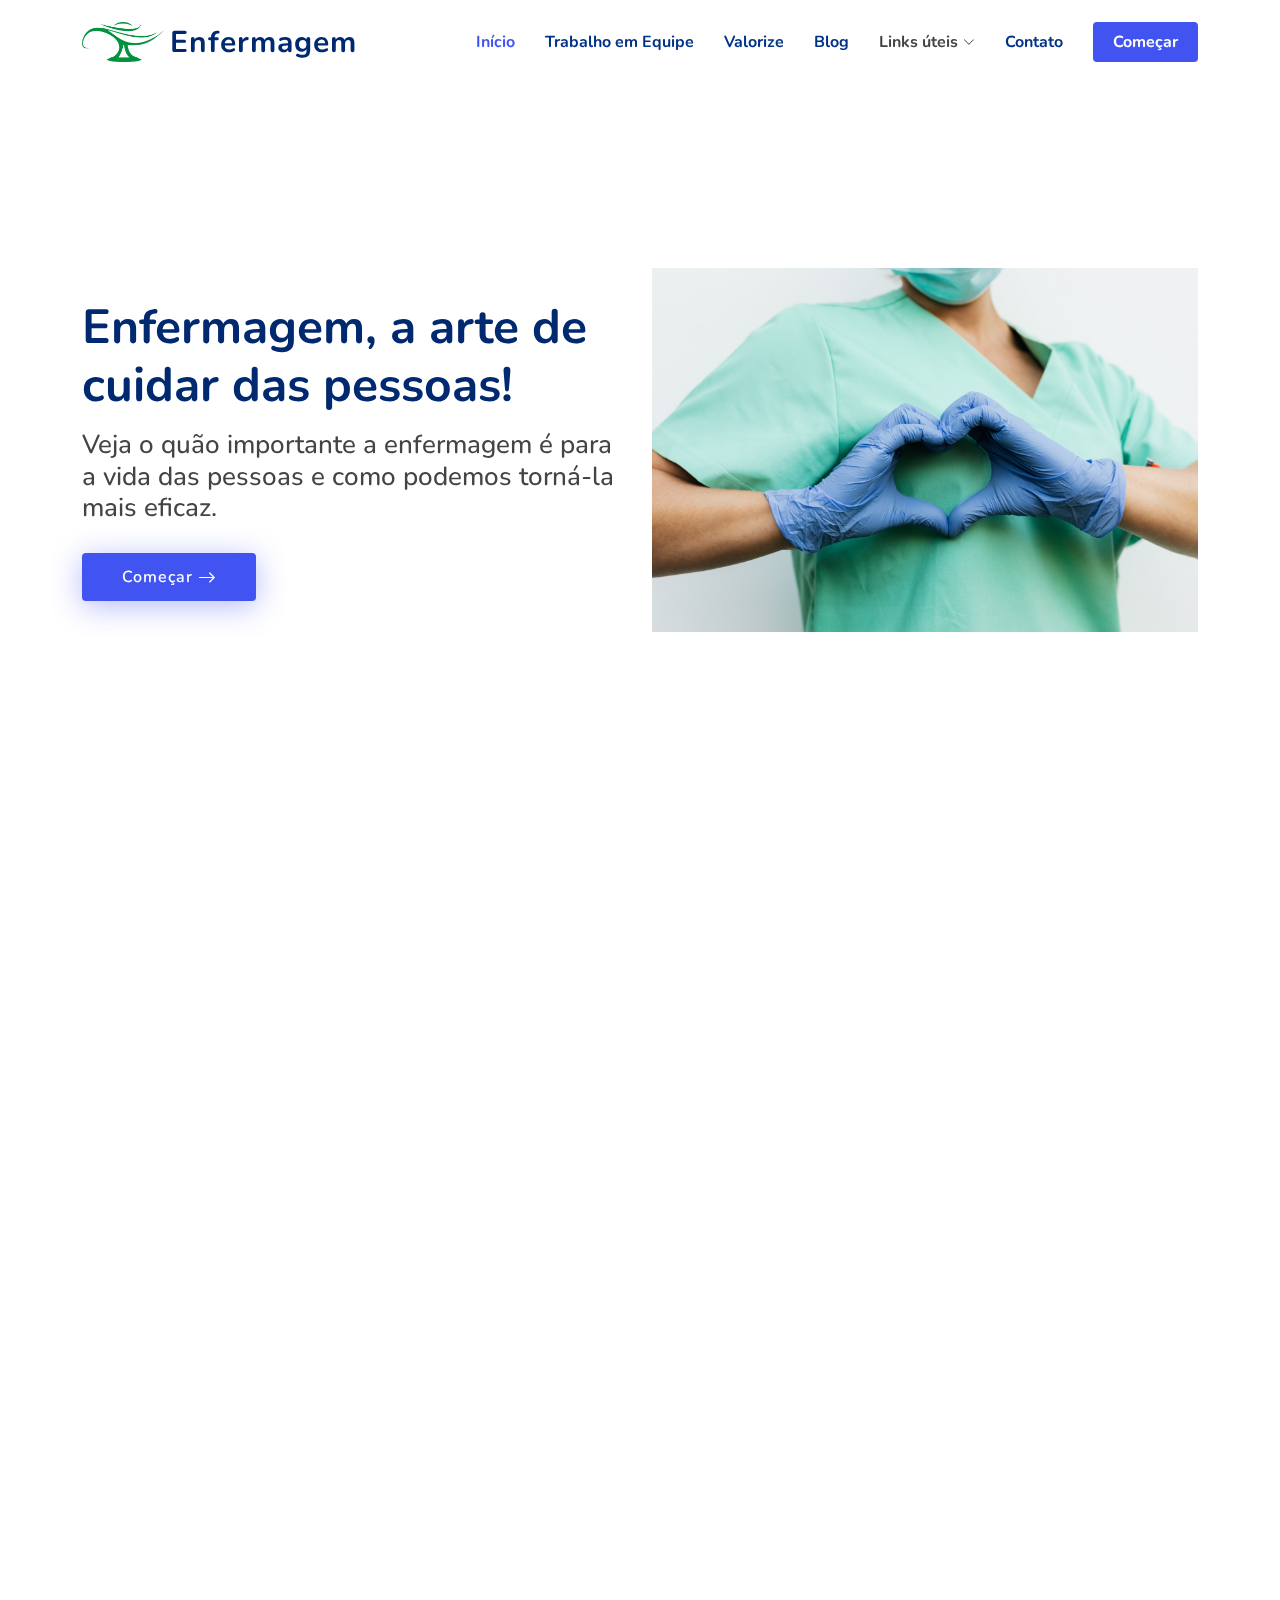
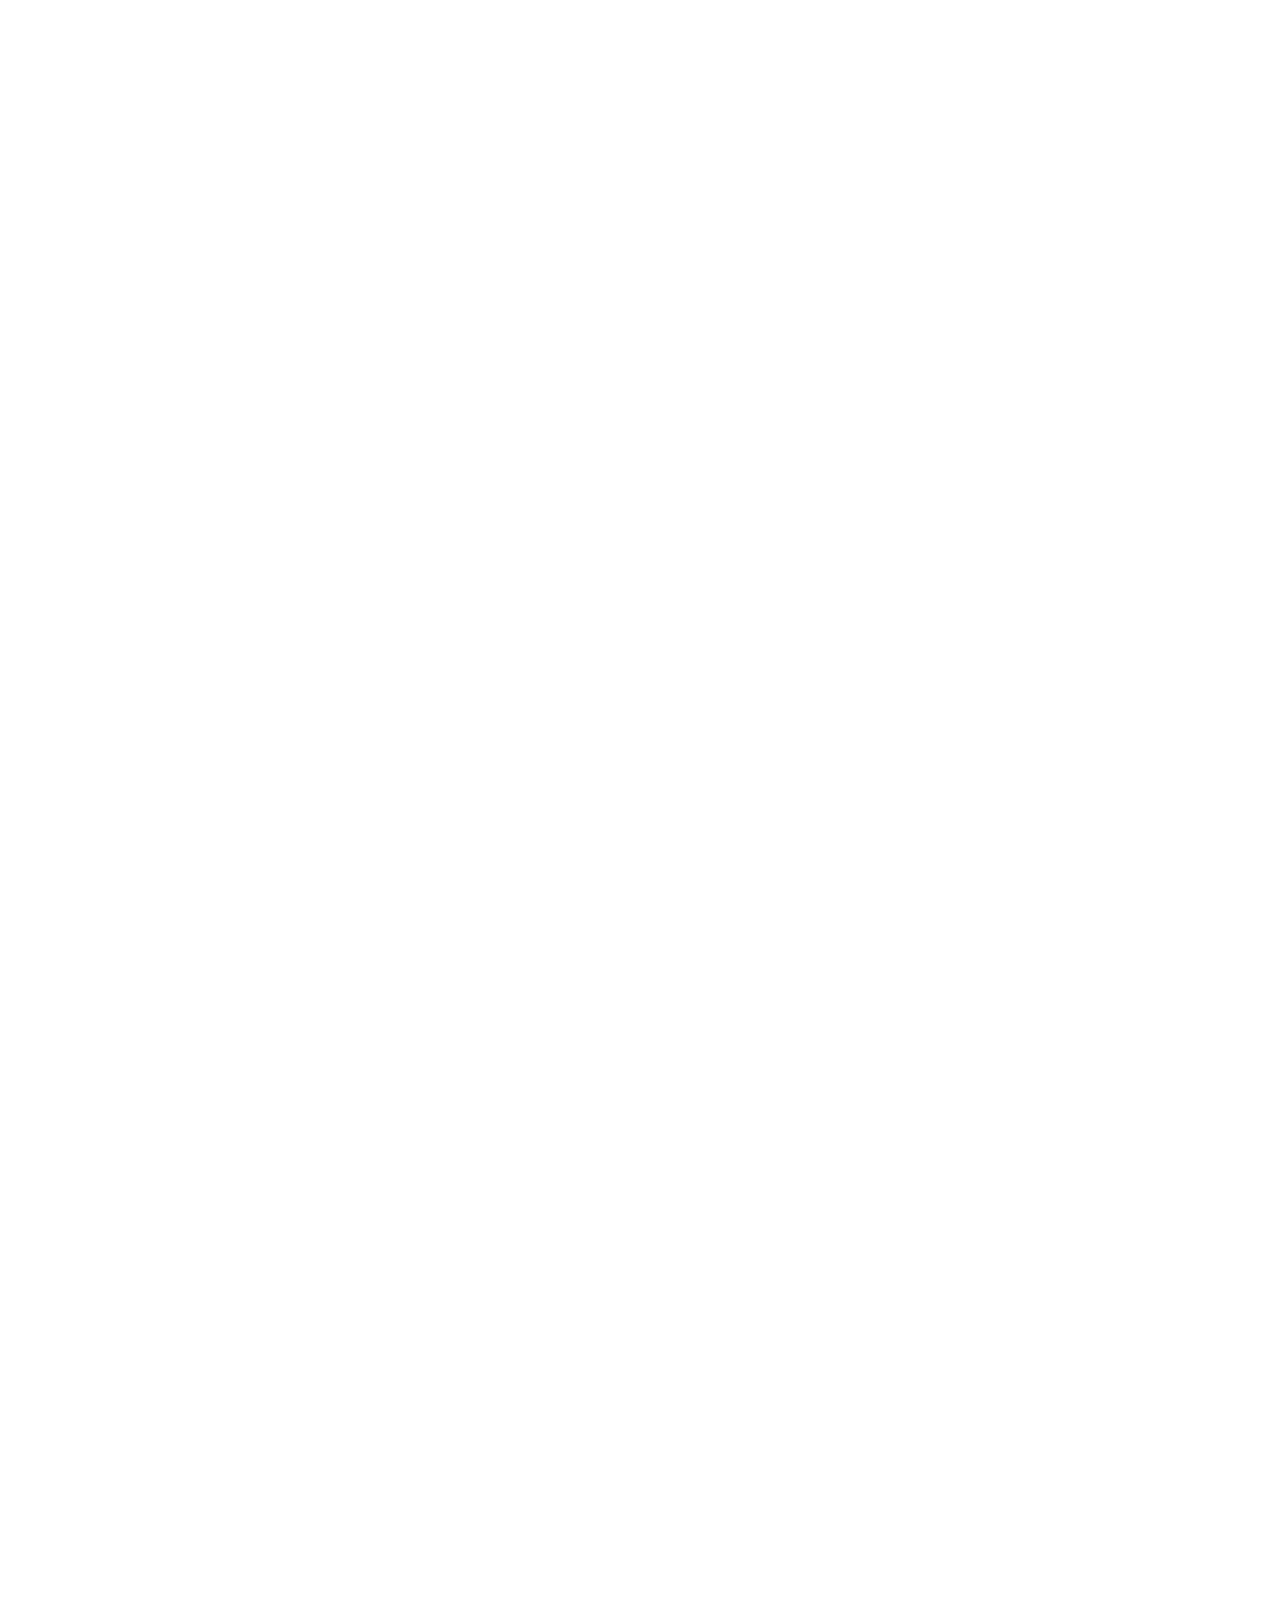
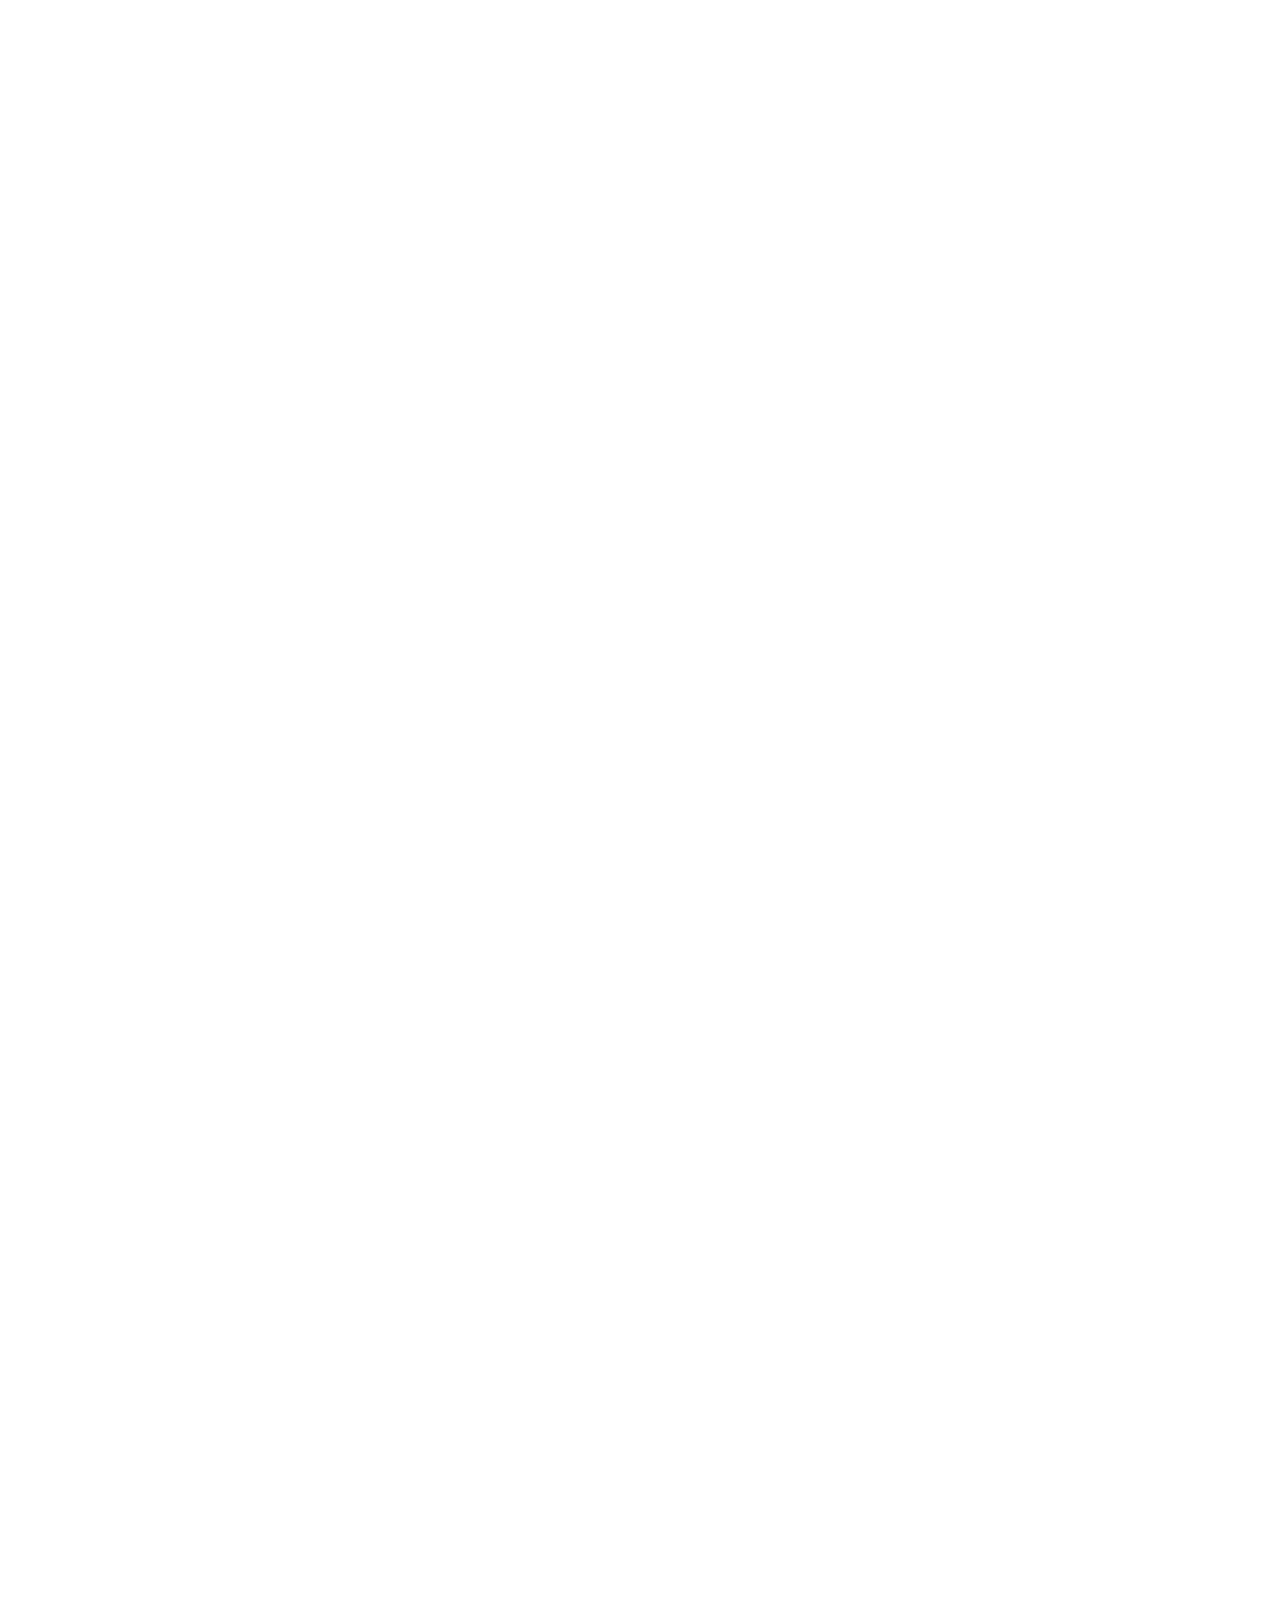
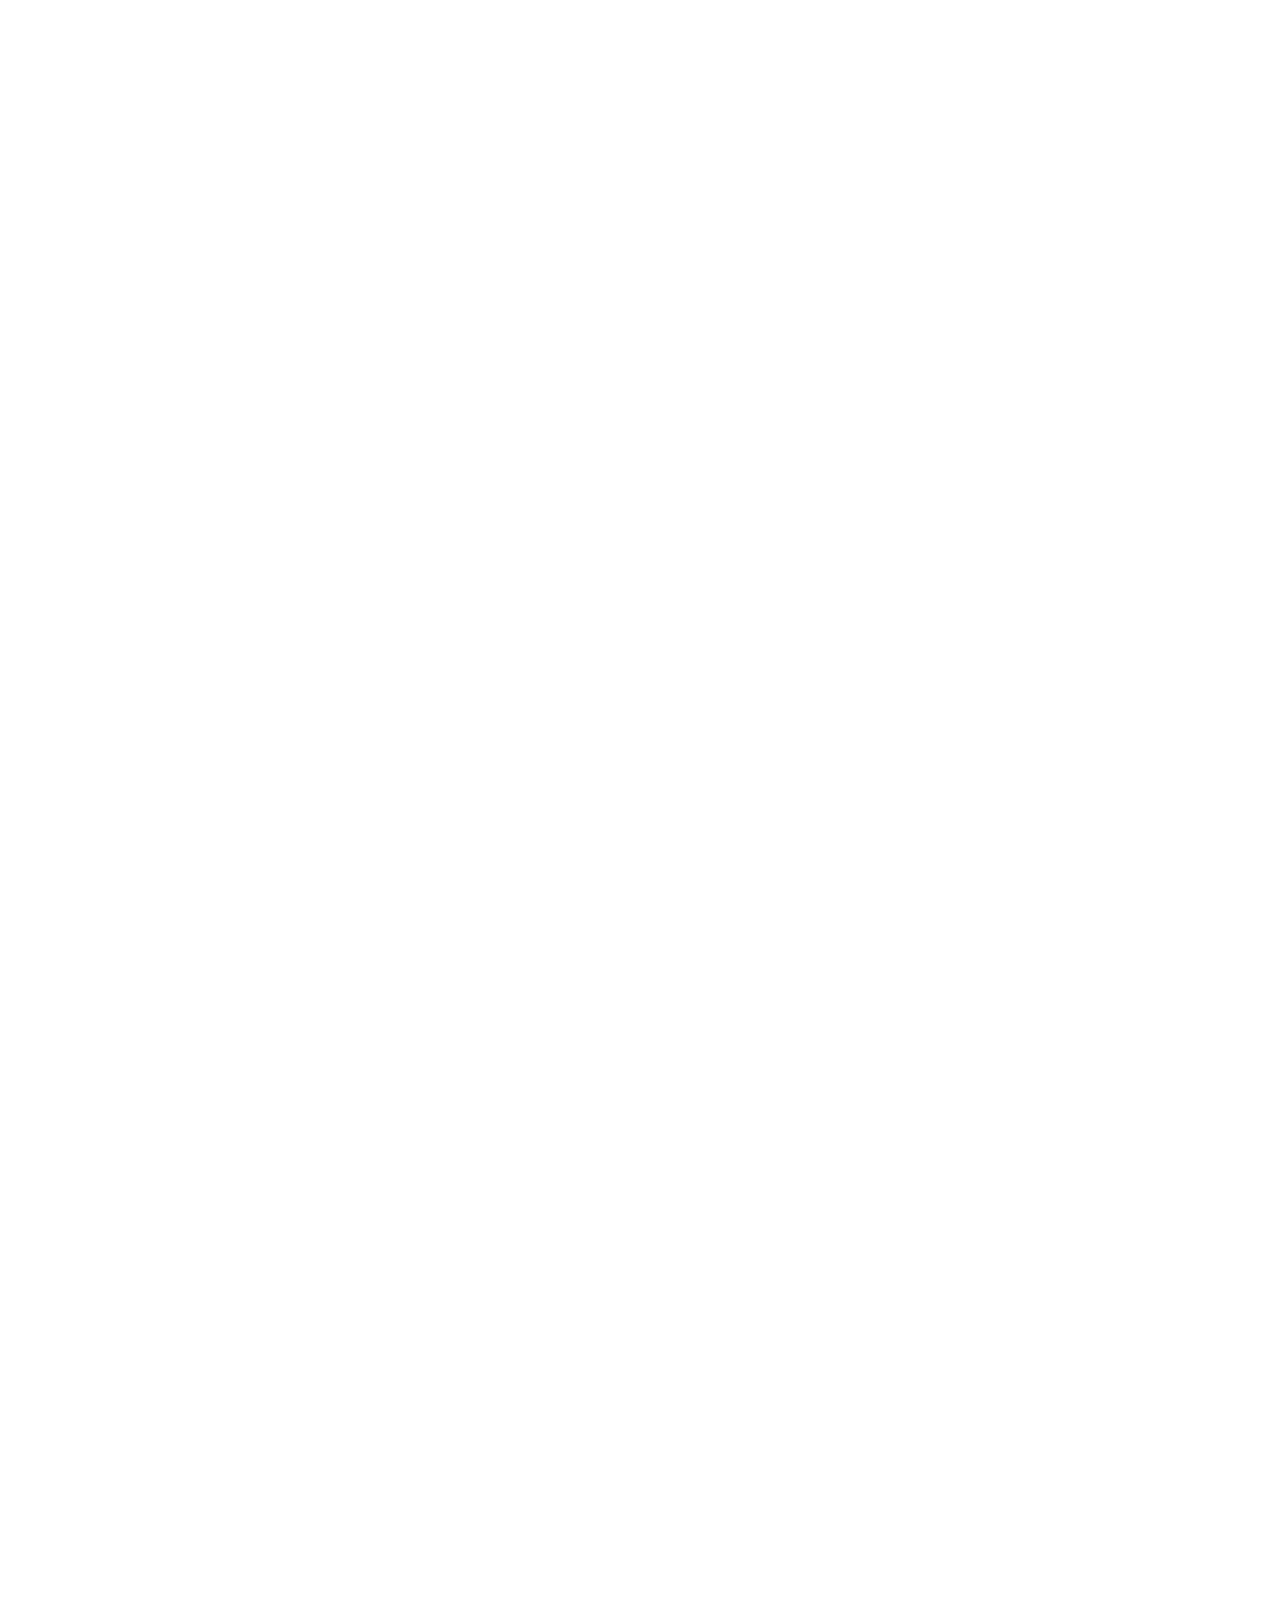
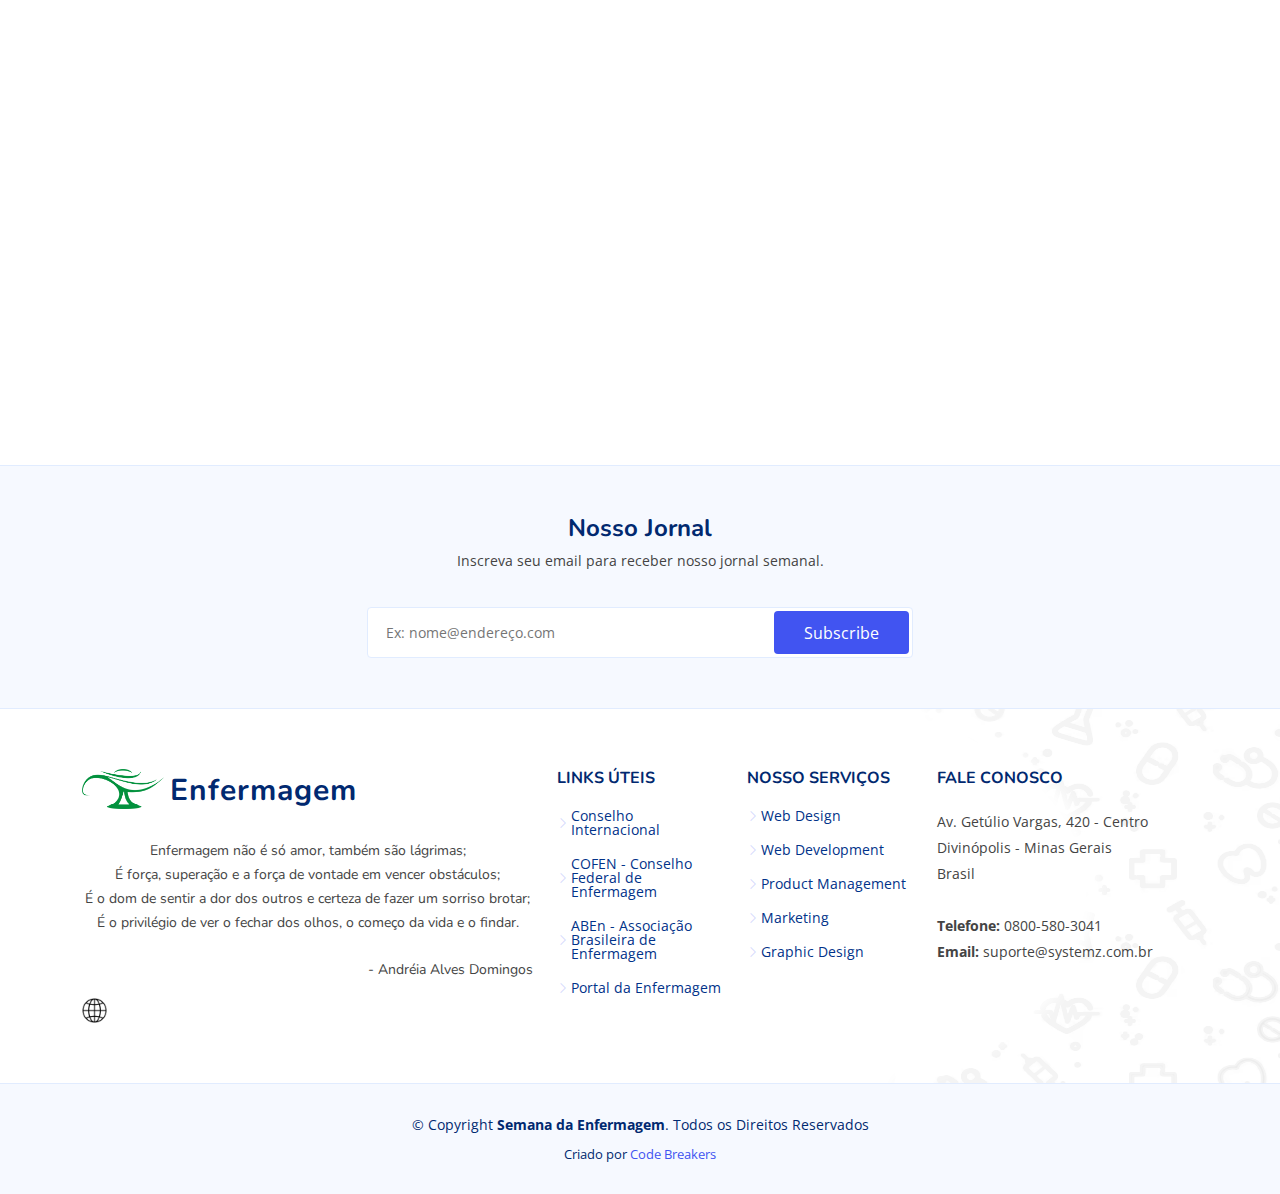
==== index.html @ bba48327 "update content" ====
<!DOCTYPE html>
<html lang="pt-br">

<head>
  <meta charset="utf-8">
  <meta content="width=device-width, initial-scale=1.0" name="viewport">

  <title>Semana da Enfermagem</title>
  <meta content="" name="description">
  <meta content="" name="keywords">

  <!-- Favicon -->
  <link href="assets/img/icon.png" rel="icon">
  <link href="assets/img/icon.png" rel="apple-touch-icon">

  <!-- Fontes -->
  <link href="https://fonts.googleapis.com/css?family=Open+Sans:300,300i,400,400i,600,600i,700,700i|Nunito:300,300i,400,400i,600,600i,700,700i|Poppins:300,300i,400,400i,500,500i,600,600i,700,700i" rel="stylesheet">

  <!-- Vendor CSS Files -->
  <link href="assets/vendor/aos/aos.css" rel="stylesheet">
  <link href="assets/vendor/bootstrap/css/bootstrap.min.css" rel="stylesheet">
  <link href="assets/vendor/bootstrap-icons/bootstrap-icons.css" rel="stylesheet">
  <link href="assets/vendor/glightbox/css/glightbox.min.css" rel="stylesheet">
  <link href="assets/vendor/remixicon/remixicon.css" rel="stylesheet">
  <link href="assets/vendor/swiper/swiper-bundle.min.css" rel="stylesheet">

  <!-- Template CSS -->
  <link href="assets/css/style.css" rel="stylesheet">
</head>

<body>

  <!--  Header -->
  <header id="header" class="header fixed-top">
    <div class="container-fluid container-xl d-flex align-items-center justify-content-between">

      <a href="index.html" class="logo d-flex align-items-center">
        <img src="assets/img/icon.png" alt="Logo Enfermagem">
        <span>Enfermagem</span>
      </a>

      <nav id="navbar" class="navbar">
        <ul>
          <li><a class="nav-link scrollto active" href="#hero">Início</a></li>
          <li><a class="nav-link scrollto" href="#about">Trabalho em Equipe</a></li>
          <li><a class="nav-link scrollto" href="#services">Valorize</a></li>
          <li><a href="#recent-blog-posts">Blog</a></li>
          <li class="dropdown"><a><span>Links úteis</span> <i class="bi bi-chevron-down"></i></a>
            <ul>
              <li><a href="https://www.icn.ch/" target="_blank">Conselho Internacional</a></li>
              <li><a href="https://www.cofen.gov.br/" target="_blank">Conselho Federal de Enfermagem (COFEN)</a></li>
              <li><a href="https://www.abennacional.org.br/" target="_blank">Associação Brasileira de Enfermagem (ABEn)</a></li>
              <li><a href="https://www.portalenf.com/" target="_blank">Portal da Enfermagem</a></li>
            </ul>
          </li>
          <li><a class="nav-link scrollto" href="#contact">Contato</a></li>
          <li><a class="getstarted scrollto" href="#about">Começar</a></li>
        </ul>
        <i class="bi bi-list mobile-nav-toggle"></i>
      </nav><!-- .navbar -->

    </div>
  </header><!-- Fechamento Header -->

  <!-- Início -->
  <section id="hero" class="hero d-flex align-items-center">

    <div class="container">
      <div class="row">
        <div class="col-lg-6 d-flex flex-column justify-content-center">
          <h1 data-aos="fade-up">Enfermagem, a arte de cuidar das pessoas!</h1>
          <h2 data-aos="fade-up" data-aos-delay="400">Veja o quão importante a enfermagem é para a vida das pessoas e como podemos torná-la mais eficaz.</h2>
          <div data-aos="fade-up" data-aos-delay="600">
            <div class="text-center text-lg-start">
              <a href="#about" class="btn-get-started scrollto d-inline-flex align-items-center justify-content-center align-self-center">
                <span>Começar</span>
                <i class="bi bi-arrow-right"></i>
              </a>
            </div>
          </div>
        </div>
        <div class="col-lg-6 hero-img" data-aos="zoom-out" data-aos-delay="200">
          <img src="assets/img/enfermeira.jpg" class="img-fluid" alt="Enfermeira coração">
        </div>
      </div>
    </div>

  </section><!-- Fechamento Início -->

  <main id="main">
    <!-- ======= Seção Trabalho em Equipe ======= -->
    <section id="about" class="about">

      <div class="container" data-aos="fade-up">
        <div class="row gx-0">

          <div class="col-lg-6 d-flex flex-column justify-content-center" data-aos="fade-up" data-aos-delay="200">
            <div class="content">
              <h3>Trabalho em Equipe</h3>
              <h2>Quando se trata de vidas, o trabalho deve ser ainda mais preciso.</h2>
              <p>
                Em um hospital o companheirismo deve prevalecer mais do que nunca, a equipe deve se manter unida e o objetivo ser um só. Mas, para isso, também devemos nos atentar as vidas que estão atrás dos jalecos.
              </p>
              <div class="text-center text-lg-start">
                <a href="#values" class="btn-read-more d-inline-flex align-items-center justify-content-center align-self-center">
                  <span>Seguir</span>
                  <i class="bi bi-arrow-right"></i>
                </a>
              </div>
            </div>
          </div>

          <div class="col-lg-6 d-flex align-items-center" data-aos="zoom-out" data-aos-delay="200">
            <img src="assets/img/equipe.jpg" class="img-fluid" alt="Estudantes de enfermagem conversando">
          </div>

        </div>
      </div>

    </section><!-- Fim Trabalho em Equipe -->

    <!-- ======= Seção Dicas ======= -->
    <section id="values" class="values">

      <div class="container" data-aos="fade-up">

        <header class="section-header">
          <h2>Trabalho</h2>
          <p>Dicas para manter o ambiente de trabalho saudável</p>
        </header>

        <div class="row">

          <div class="col-lg-4" data-aos="fade-up" data-aos-delay="200">
            <div class="box">
              <img src="assets/img/comunicacao.jpg" class="img-fluid" alt="Enfermeiras conversando">
              <h3>Comunicação</h3>
              <p>Antes de mais nada para se relacionar é preciso se comunicar de forma clara e eficiente com os companheiros de trabalho.</p>
            </div>
          </div>

          <div class="col-lg-4 mt-4 mt-lg-0" data-aos="fade-up" data-aos-delay="400">
            <div class="box">
              <img src="assets/img/educacao.jpg" class="img-fluid" alt="Enfermeiros se cumprimentando">
              <h3>Educação</h3>
              <p>Se há comunicação ela deve ser respeitosa e pacífica. Para o ambienter ser agradável e todos se sentirem confortáveis é primordial a educação por parte de todos.</p>
            </div>
          </div>

          <div class="col-lg-4 mt-4 mt-lg-0" data-aos="fade-up" data-aos-delay="600">
            <div class="box">
              <img src="assets/img/cooperacao.jpg" class="img-fluid" alt="Enfermeiros unidos">
              <h3>Cooperação</h3>
              <p>Sem ela é impossível que a médio e longo prazo o sucesso em qualquer grupo seja atingido. Deste modo, ser capaz de visualizar possíveis dificuldades alheias e expressar as suas é fundamental.</p>
            </div>
          </div>

        </div>

      </div>

    </section>

    <!-- ======= Seção Dicas Transformar ======= -->
    <section id="features" class="features">

      <div class="container" data-aos="fade-up">

        <header class="section-header">
          <h2>Colocando em Prática</h2>
          <p>Como transformar o local de estudo/trabalho</p>
        </header>

        <div class="row">

          <div class="col-lg-6">
            <img src="assets/img/ambiente.jpg" class="img-fluid" alt="Enfermeira estudando">
          </div>

          <div class="col-lg-6 mt-5 mt-lg-0 d-flex">
            <div class="row align-self-center gy-4">

              <div class="col-md-6" data-aos="zoom-out" data-aos-delay="200">
                <div class="feature-box d-flex align-items-center">
                  <i class="bi bi-check"></i>
                  <h3>Seja proativo</h3>
                </div>
              </div>

              <div class="col-md-6" data-aos="zoom-out" data-aos-delay="300">
                <div class="feature-box d-flex align-items-center">
                  <i class="bi bi-check"></i>
                  <h3>Seja paciente</h3>
                </div>
              </div>

              <div class="col-md-6" data-aos="zoom-out" data-aos-delay="400">
                <div class="feature-box d-flex align-items-center">
                  <i class="bi bi-check"></i>
                  <h3>Ajude seus companheiros</h3>
                </div>
              </div>

              <div class="col-md-6" data-aos="zoom-out" data-aos-delay="500">
                <div class="feature-box d-flex align-items-center">
                  <i class="bi bi-check"></i>
                  <h3>Peça ajuda</h3>
                </div>
              </div>

              <div class="col-md-6" data-aos="zoom-out" data-aos-delay="600">
                <div class="feature-box d-flex align-items-center">
                  <i class="bi bi-check"></i>
                  <h3>Escute as pessoas</h3>
                </div>
              </div>

              <div class="col-md-6" data-aos="zoom-out" data-aos-delay="700">
                <div class="feature-box d-flex align-items-center">
                  <i class="bi bi-check"></i>
                  <h3>Evite assuntos desnecessários</h3>
                </div>
              </div>

            </div>
          </div>

        </div> <!-- / row -->

        <!-- Seção Todos devem fazer sua parte -->
        <div class="row feture-tabs" data-aos="fade-up">
          <div class="col-lg-6">
            <h3>Todos devem fazer a sua parte</h3>

            <!-- Abas-->
            <ul class="nav nav-pills mb-3">
              <li>
                <a class="nav-link active" data-bs-toggle="pill" href="#tab1">Profissionais</a>
              </li>
              <li>
                <a class="nav-link" data-bs-toggle="pill" href="#tab2">Pacientes</a>
              </li>
              <li>
                <a class="nav-link" data-bs-toggle="pill" href="#tab3">Médicos</a>
              </li>
            </ul><!-- Fim Abas -->

            <!-- Conteúdo Abas -->
            <div class="tab-content">

              <div class="tab-pane fade show active" id="tab1">
                <p>Os profissionais da enfermagem mais que qualquer outro devem começar a mudar a maneira como são vistos a partir da própria instituição.</p>
                <div class="d-flex align-items-center mb-2">
                  <i class="bi bi-check2"></i>
                  <h4>Se valorize</h4>
                </div>
                <p>Reconheça seu próprio esforço e de seus companheiros.</p>
                <div class="d-flex align-items-center mb-2">
                  <i class="bi bi-check2"></i>
                  <h4>Tenha empatia</h4>
                </div>
                <p>Seja empático no seu ambiente de convívio profissional.</p>
              </div><!-- Fim Aba 1 -->

              <div class="tab-pane fade show" id="tab2">
                <p>Como paciente é fundamental que o respeito exista pelo profissional da saúde.</p>
                <div class="d-flex align-items-center mb-2">
                  <i class="bi bi-check2"></i>
                  <h4>Reconheça o esforço</h4>
                </div>
                <p>Entender que o enfermeiro(a) está constantemente em busca da melhora da sua saúde é primordial que se dê a devida retribuição.</p>
                <div class="d-flex align-items-center mb-2">
                  <i class="bi bi-check2"></i>
                  <h4>Valorize-o</h4>
                </div>
                <p>Apenas entender o esforço não é o bastante, devemos sempre parabenizá-los e agradecer pelo seu papel fundamental.</p>
              </div><!-- Fim Aba 2 -->

              <div class="tab-pane fade show" id="tab3">
                <p>Está área é constantemente mais bem valorizada e prestigiada que a emfermagem, embora ela também seja muito importante.</p>
                <div class="d-flex align-items-center mb-2">
                  <i class="bi bi-check2"></i>
                  <h4>Ambiente de Trabalho</h4>
                </div>
                <p>No ambiente de trabalho de saúde deve sempre permanecer a paz e o boa relação. Assim faz-se necessário que todos da saúde entendam que cada um têm o seu papel.</p>
                <div class="d-flex align-items-center mb-2">
                  <i class="bi bi-check2"></i>
                  <h4>Valorização</h4>
                </div>
                <p>Embora algumas áreas sejam mais bem pagas e/ou frequentemente comentadas, todas devem receber sua devida atenção e prestígio.</p>
              </div><!-- Fim Aba 3 -->

            </div>

          </div>

          <div class="col-lg-6">
            <img src="assets/img/nurses.jpeg" class="img-fluid" alt="Enfermeiros unidos">
          </div>

        </div><!-- Fim Conteúdo Abas -->

        <!-- Melhore a rotina -->
        <div class="row feature-icons" data-aos="fade-up">
          <h3>Melhore sua rotina</h3>

          <div class="row">

            <div class="col-xl-4 text-center" data-aos="fade-right" data-aos-delay="100">
              <img src="assets/img/enfermeira3.jpg" class="img-fluid p-4" alt="Enfermeira sorrindo">
            </div>

            <div class="col-xl-8 d-flex content">
              <div class="row align-self-center gy-4">

                <div class="col-md-6 icon-box" data-aos="fade-up">
                  <i class="ri-star-smile-line"></i>
                  <div>
                    <h4>Crie hábitos positivos</h4>
                    <p>Fazer aquilo que gosta é fundamental mas é necessário estar em uma rotina saudável e equilibrada.</p>
                  </div>
                </div>

                <div class="col-md-6 icon-box" data-aos="fade-up" data-aos-delay="100">
                  <i class="ri-lightbulb-line"></i>
                  <div>
                    <h4>Não esqueça das soft skills</h4>
                    <p>Se relacionar é funcamental em qualquer área e quando você é capaz de entender os outros e você mesmo o seu ambiente se torna muito mais agradável.</p>
                  </div>
                </div>

                <div class="col-md-6 icon-box" data-aos="fade-up" data-aos-delay="200">
                  <i class="ri-open-arm-line"></i>
                  <div>
                    <h4>Ajude sempre que puder</h4>
                    <p>O aprendizado é a melhor forma para atingir seus objetivos, e quando você o compartilha tudo fica mais fácil.</p>
                  </div>
                </div>

                <div class="col-md-6 icon-box" data-aos="fade-up" data-aos-delay="300">
                  <i class="ri-psychotherapy-line"></i>
                  <div>
                    <h4>Entenda seus limites</h4>
                    <p>Mesmo que a profissão exija muito de você é preciso estar ciente das suas limitações e se necessário pedir ajuda.</p>
                  </div>
                </div>

                <div class="col-md-6 icon-box" data-aos="fade-up" data-aos-delay="400">
                  <i class="ri-team-line"></i>
                  <div>
                    <h4>Crie Laços</h4>
                    <p>A sua equipe sempre precisará de você e você dela, então seja socialvel, esteja aberto(a) a mudanças e procure ajudar quem precisa.</p>
                  </div>
                </div>

                <div class="col-md-6 icon-box" data-aos="fade-up" data-aos-delay="500">
                  <i class="ri-rocket-2-line"></i>
                  <div>
                    <h4>Não Desista</h4>
                    <p>Embora seja difícil a única chance de atingir qualquer coisa sempre será persistindo até o fim. Seja forte.</p>
                  </div>
                </div>

              </div>
            </div>

          </div>

        </div><!-- Fim Melhore a rotina -->

      </div>

    </section><!-- End Features Section -->

    <!-- ======= Seção Valorize ======= -->
    <section id="services" class="services">

      <div class="container" data-aos="fade-up">

        <header class="section-header">
          <h2>Valorize a Profissão</h2>
          <p>Não seja apenas paciente, seja consciente!</p>
        </header>

        <div class="row gy-4">

          <div class="col-lg-4 col-md-6" data-aos="fade-up" data-aos-delay="200">
            <div class="service-box blue">
              <i class="ri-empathize-line icon"></i>
              <h3>Valorize</h3>
              <a href="#" class="read-more"><p>Eles são os primeiros a cuidarem e os últimos a serem reconhecidos. Reconheça o profissional da Enfermagem.</p></a>
            </div>
          </div>

          <div class="col-lg-4 col-md-6" data-aos="fade-up" data-aos-delay="300">
            <div class="service-box orange">
              <i class="ri-service-line icon"></i>
              <h3>Reconheça</h3>
              <a href="#" class="read-more"><p>Eles estão na linha de frente da saúde e muitas das vezes nem são reconhecidos como deveriam.</p></a>
            </div>
          </div>

          <div class="col-lg-4 col-md-6" data-aos="fade-up" data-aos-delay="400">
            <div class="service-box green">
              <i class="ri-chat-heart-line icon"></i>
              <h3>Incentive</h3>
              <a href="#" class="read-more"><p>São eles que estão em maioria nos hospitais e na maioria das vezes não são lembrados mesmo realizando grandes feitos.</p></a>
            </div>
          </div>

          <div class="col-lg-4 col-md-6" data-aos="fade-up" data-aos-delay="500">
            <div class="service-box red">
              <i class="ri-user-heart-line icon"></i>
              <h3>Parabenize</h3>
              <a href="#" class="read-more"><p>Todos ficamos felizes quando somos reconhecidos, reconheça quem luta todos os dias pela sua vida.</p></a>
            </div>
          </div>

          <div class="col-lg-4 col-md-6" data-aos="fade-up" data-aos-delay="600">
            <div class="service-box purple">
              <i class="ri-heart-add-line icon"></i>
              <h3>Seja Grato</h3>
              <a href="#" class="read-more"><p>Demonstrar sua gratidão pode ser nada de mais para você, mas para quem recebe seu elogio pode ser a motivação para continuar.</p></a>
            </div>
          </div>

          <div class="col-lg-4 col-md-6" data-aos="fade-up" data-aos-delay="700">
            <div class="service-box pink">
              <i class="ri-mental-health-line icon"></i>
              <h3>Retribua</h3>
              <a href="#" class="read-more"><p>Um simples gesto de agradecer pode se tornar um grande influenciador para o profissional.</p></a>
            </div>
          </div>

        </div>

      </div>

    </section><!-- Fim Seção Valorize -->

    <!-- ======= Perguntas frequentes ======= -->
    <section id="faq" class="faq">

      <div class="container" data-aos="fade-up">

        <header class="section-header">
          <h2>Colocando em Prática</h2>
          <p>Perguntas frequentes</p>
        </header>

        <div class="row">
          <div class="col-lg-6">
            <!-- Pergunta 1-->
            <div class="accordion accordion-flush" id="faqlist1">
              <div class="accordion-item">
                <h2 class="accordion-header">
                  <button class="accordion-button collapsed" type="button" data-bs-toggle="collapse" data-bs-target="#faq-content-1">
                    Como posso valorizar mais a área da Enfermagem?
                  </button>
                </h2>
                <div id="faq-content-1" class="accordion-collapse collapse" data-bs-parent="#faqlist1">
                  <div class="accordion-body">
                    Valorize a área da Enfermagem demonstrando gratidão, defendendo seus direitos, compartilhando histórias positivas, educando-se sobre a profissão e participando de eventos e campanhas relacionadas. Cada gesto de reconhecimento e apoio contribui para fortalecer essa área essencial da saúde.
                  </div>
                </div>
              </div>

              <div class="accordion-item">
                <h2 class="accordion-header">
                  <button class="accordion-button collapsed" type="button" data-bs-toggle="collapse" data-bs-target="#faq-content-2">
                    Como posso melhorar meu ambiente de trabalho/estudo?
                  </button>
                </h2>
                <div id="faq-content-2" class="accordion-collapse collapse" data-bs-parent="#faqlist1">
                  <div class="accordion-body">
                    Para melhorar seu ambiente de trabalho/estudo em enfermagem: promova uma comunicação efetiva, cultive a colaboração, pratique o autocuidado, busque oportunidades de aprendizado, estabeleça metas claras, promova respeito e empatia, e busque apoio e orientação quando necessário.
                  </div>
                </div>
              </div>

              <div class="accordion-item">
                <h2 class="accordion-header">
                  <button class="accordion-button collapsed" type="button" data-bs-toggle="collapse" data-bs-target="#faq-content-3">
                    Por que apenas eu devo mudar?
                  </button>
                </h2>
                <div id="faq-content-3" class="accordion-collapse collapse" data-bs-parent="#faqlist1">
                  <div class="accordion-body">
                    Você não é o único a mudar em seu ambiente mas você pode se tornar o exemplo positivo. Então compartilhe conhecimento, ouça ativamente e ofereça suporte para ajudar a mudar o ambiente de trabalho e influenciar as pessoas ao seu redor.
                  </div>
                </div>
              </div>

            </div>
          </div>

          <div class="col-lg-6">

            <!-- Pergunta 2-->
            <div class="accordion accordion-flush" id="faqlist2">

              <div class="accordion-item">
                <h2 class="accordion-header">
                  <button class="accordion-button collapsed" type="button" data-bs-toggle="collapse" data-bs-target="#faq2-content-1">
                    Como mudar as pessoas do meu convívio de trabalho/estudo?
                  </button>
                </h2>
                <div id="faq2-content-1" class="accordion-collapse collapse" data-bs-parent="#faqlist2">
                  <div class="accordion-body">
                    Promova a comunicação aberta, ofereça apoio e incentivo, compartilhe conhecimento e experiências, e mostre empatia para ajudar a inspirar e motivar as pessoas do seu convívio de trabalho/estudo em enfermagem a mudarem de forma positiva.
                  </div>
                </div>
              </div>

              <div class="accordion-item">
                <h2 class="accordion-header">
                  <button class="accordion-button collapsed" type="button" data-bs-toggle="collapse" data-bs-target="#faq2-content-2">
                    Como devo me portar para ser um melhor profissional?
                  </button>
                </h2>
                <div id="faq2-content-2" class="accordion-collapse collapse" data-bs-parent="#faqlist2">
                  <div class="accordion-body">
                    Acima de tudo seja você mesmo. Tente melhorar seus pontos fracos e esteja aberto a mudanças mas não deixe de ser autêntico, sempre busque por adquirir mais conhecimento e atrelado a isso entenda as outras pessoas e como pode ajudá-las.
                  </div>
                </div>
              </div>

              <div class="accordion-item">
                <h2 class="accordion-header">
                  <button class="accordion-button collapsed" type="button" data-bs-toggle="collapse" data-bs-target="#faq2-content-3">
                    Como posso reconhecer a área da Enfermagem?
                  </button>
                </h2>
                <div id="faq2-content-3" class="accordion-collapse collapse" data-bs-parent="#faqlist2">
                  <div class="accordion-body">
                    Reconheça a área da Enfermagem por meio da valorização e respeito pelos profissionais, compartilhando suas histórias de dedicação e sucesso. Defenda melhores condições de trabalho, remuneração justa e oportunidades de crescimento, demonstrando apoio ativo à profissão.
                  </div>
                </div>
              </div>

            </div>
          </div>

        </div>

      </div>

    </section>

    <!-- ======= Equipe ======= -->
    <section id="clients" class="clients">

      <div class="container" data-aos="fade-up">

        <header class="section-header">
          <h2>Sobre Nós</h2>
          <p>Nossa equipe</p>
        </header>

        <div class="clients-slider swiper">
          <div class="swiper-wrapper align-items-center">
            <div class="swiper-slide"><img src="assets/img/logotipo_proz.svg" class="img-fluid" alt="Logotipo da Proz"></div>
            <div class="swiper-slide"><img src="assets/img/code-breakers.png" class="img-fluid" alt="Code breakers logo"></div>
          </div>
          <div class="swiper-pagination"></div>
        </div>
      </div>

    </section><!-- Fim Equipe -->

    <!-- ======= Blog ======= -->
    <section id="recent-blog-posts" class="recent-blog-posts">

      <div class="container" data-aos="fade-up">

        <header class="section-header">
          <h2>Blog</h2>
          <p>Veja nosso Blog</p>
        </header>

        <div class="row">

          <div class="col-lg-4">
            <div class="post-box">
              <div class="post-img"><img src="assets/img/nurselaptop.jpg" class="img-fluid" alt="Enfermeira em call"></div>
              <span class="post-date">Segunda, 15 de Maio</span>
              <h3 class="post-title">Veja como está o mercado da Enfermagem</h3>
              <a href="blog.html" target="_parent" class="readmore stretched-link mt-auto"><span>Leia Mais</span><i class="bi bi-arrow-right"></i></a>
            </div>
          </div>

          <div class="col-lg-4">
            <div class="post-box">
              <div class="post-img"><img src="assets/img/enfermeiraformando.jpg" class="img-fluid" alt="Enfermeira se formando"></div>
              <span class="post-date">Sábado, 13 de Maio</span>
              <h3 class="post-title">Veja as áreas para se ingressar em Enfermagem</h3>
              <a href="blog.html" target="_parent" class="readmore stretched-link mt-auto"><span>Leia Mais</span><i class="bi bi-arrow-right"></i></a>
            </div>
          </div>

          <div class="col-lg-4">
            <div class="post-box">
              <div class="post-img"><img src="assets/img/gratidao.jpg" class="img-fluid" alt="Enfermeira segurando um coração"></div>
              <span class="post-date">Sexta, 12 de Maio</span>
              <h3 class="post-title">Dia da Enfermagem, um pouco da profissão que cuida de nós</h3>
              <a href="blog.html" target="_parent" class="readmore stretched-link mt-auto"><span>Leia Mais</span><i class="bi bi-arrow-right"></i></a>
            </div>
          </div>

        </div>

      </div>

    </section><!-- Fim Blog -->

    <!-- ======= Contato ======= -->
    <section id="contact" class="contact">

      <div class="container" data-aos="fade-up">

        <header class="section-header">
          <h2>Contato</h2>
          <p>Contate-nos</p>
        </header>

        <div class="row gy-4">

          <div class="col-lg-6">

            <div class="row gy-4">
              <div class="col-md-6">
                <div class="info-box">
                  <i class="bi bi-geo-alt"></i>
                  <h3>Endereço</h3>
                  <p>Av. Getúlio Vargas, 420 - Centro<br>Divinópolis - Minas Gerais</p>
                </div>
              </div>
              <div class="col-md-6">
                <div class="info-box">
                  <i class="bi bi-telephone"></i>
                  <h3>Ligue</h3>
                  <p>0800-580-3041</p>
                </div>
              </div>
              <div class="col-md-6">
                <div class="info-box">
                  <i class="bi bi-envelope"></i>
                  <h3>Email</h3>
                  <p>suporte@systemz.com.br</p>
                </div>
              </div>
              <div class="col-md-6">
                <div class="info-box">
                  <i class="bi bi-globe"></i>
                  <h3>Website</h3>
                  <a href="https://www.systemz.com.br" target="_blank"><p>SystemZ</p></a>
                </div>
              </div>
            </div>

          </div>

          <div class="col-lg-6">
            <form action="contato.php" method="POST" class="php-email-form">
              <div class="row gy-4">

                <div class="col-md-6">
                  <input type="text" name="nome" class="form-control" placeholder="Nome *" required>
                </div>

                <div class="col-md-6 ">
                  <input type="email" class="form-control" name="email" placeholder="Email *" required>
                </div>

                <div class="col-md-12">
                  <input type="text" class="form-control" name="assunto" placeholder="Assunto" required>
                </div>

                <div class="col-md-12">
                  <textarea class="form-control" name="mensagem" rows="6" placeholder="Mensagem *" required></textarea>
                </div>

                <div class="col-md-12 text-center">
                  <div class="loading">Carregando</div>
                  <div class="error-message"></div>
                  <div class="sent-message">Mensagem enviada com sucesso. Obrigado, volte sempre!</div>

                  <button type="submit">Enviar Mensagem</button>
                </div>
              </div>
            </form>
          </div>

        </div>

      </div>

    </section><!-- Fim Contato -->

  </main><!-- End #main -->

  <!-- ======= Footer ======= -->
  <footer id="footer" class="footer">

    <div class="footer-newsletter">
      <div class="container">
        <div class="row justify-content-center">
          <div class="col-lg-12 text-center">
            <h4>Nosso Jornal</h4>
            <p>Inscreva seu email para receber nosso jornal semanal.</p>
          </div>
          <div class="col-lg-6">
            <form action="" method="post">
              <input type="email" name="email" placeholder="Ex: nome@endereço.com"><input type="submit" value="Subscribe">
            </form>
          </div>
        </div>
      </div>
    </div>

    <div class="footer-top">
      <div class="container">
        <div class="row gy-4">
          <div class="col-lg-5 col-md-12 footer-info">
            <a href="index.html" class="logo d-flex align-items-center">
              <img src="assets/img/icon.png" alt="Enfermagem logo">
              <span>Enfermagem</span>
                <div class="poema">
                  </a>
                    <p>Enfermagem não é só amor, também são lágrimas; </p>
                    <p> É força, superação e a força de vontade em vencer obstáculos; </p>
                    <p>É o dom de sentir a dor dos outros e certeza de fazer um sorriso brotar; </p>
                    <p>É o privilégio de ver o fechar dos olhos, o começo da vida e o findar.</p>
                    <br>
                    <p align="right">- Andréia Alves Domingos </p>
                </div>
            <div class="social-links mt-3">
              <a href="https://systemz.com.br"><img src="assets/img/internet.png" alt="Logo Internet" class="internet"></a>
            </div>
          </div>

          <div class="col-lg-2 col-6 footer-links a">
            <h4>Links Úteis</h4>
            <ul>
              <li><i class="bi bi-chevron-right"></i> <a href="https://www.icn.ch/" target="_blank">Conselho Internacional</a></li>
              <li><i class="bi bi-chevron-right"></i> <a href="https://www.cofen.gov.br/" target="_blank">COFEN - Conselho Federal de Enfermagem </a></li>
              <li><i class="bi bi-chevron-right"></i> <a href="https://www.abennacional.org.br/" target="_blank">ABEn - Associação Brasileira de Enfermagem </a></li>
              <li><i class="bi bi-chevron-right"></i> <a href="https://www.portalenf.com/" target="_blank">Portal da Enfermagem </a></li>
            </ul>
          </div>

          <div class="col-lg-2 col-6 footer-links">
            <h4>Nosso Serviços</h4>
            <ul>
              <li><i class="bi bi-chevron-right"></i> <a href="https://www.systemz.com.br">Web Design</a></li>
              <li><i class="bi bi-chevron-right"></i> <a href="https://www.systemz.com.br">Web Development</a></li>
              <li><i class="bi bi-chevron-right"></i> <a href="https://www.systemz.com.br">Product Management</a></li>
              <li><i class="bi bi-chevron-right"></i> <a href="https://www.systemz.com.br">Marketing</a></li>
              <li><i class="bi bi-chevron-right"></i> <a href="https://www.systemz.com.br">Graphic Design</a></li>
            </ul>
          </div>

          <div class="col-lg-3 col-md-12 footer-contact text-center text-md-start">
            <h4>Fale Conosco</h4>
            <p>
              Av. Getúlio Vargas, 420 - Centro <br>
              Divinópolis - Minas Gerais<br>
              Brasil <br><br>
              <strong>Telefone:</strong> 0800-580-3041<br>
              <strong>Email:</strong> suporte@systemz.com.br<br>
            </p>

          </div>

        </div>
      </div>
    </div>

    <div class="container">
      <div class="copyright">
        &copy; Copyright <strong><span>Semana da Enfermagem</span></strong>. Todos os Direitos Reservados
      </div>
      <div class="credits">
        Criado por <a href="https://systemz.com.br">Code Breakers</a>
  </footer><!-- Fim Footer -->

  <a href="#" class="back-to-top d-flex align-items-center justify-content-center"><i class="bi bi-arrow-up-short"></i></a>

  <!-- Arquivos JavaScript -->
  <script src="assets/vendor/purecounter/purecounter_vanilla.js"></script>
  <script src="assets/vendor/aos/aos.js"></script>
  <script src="assets/vendor/bootstrap/js/bootstrap.bundle.min.js"></script>
  <script src="assets/vendor/glightbox/js/glightbox.min.js"></script>
  <script src="assets/vendor/isotope-layout/isotope.pkgd.min.js"></script>
  <script src="assets/vendor/swiper/swiper-bundle.min.js"></script>
  <script src="assets/vendor/php-email-form/validate.js"></script>

  <!-- Template JavaScript -->
  <script src="assets/js/main.js"></script>

</body>

</html>
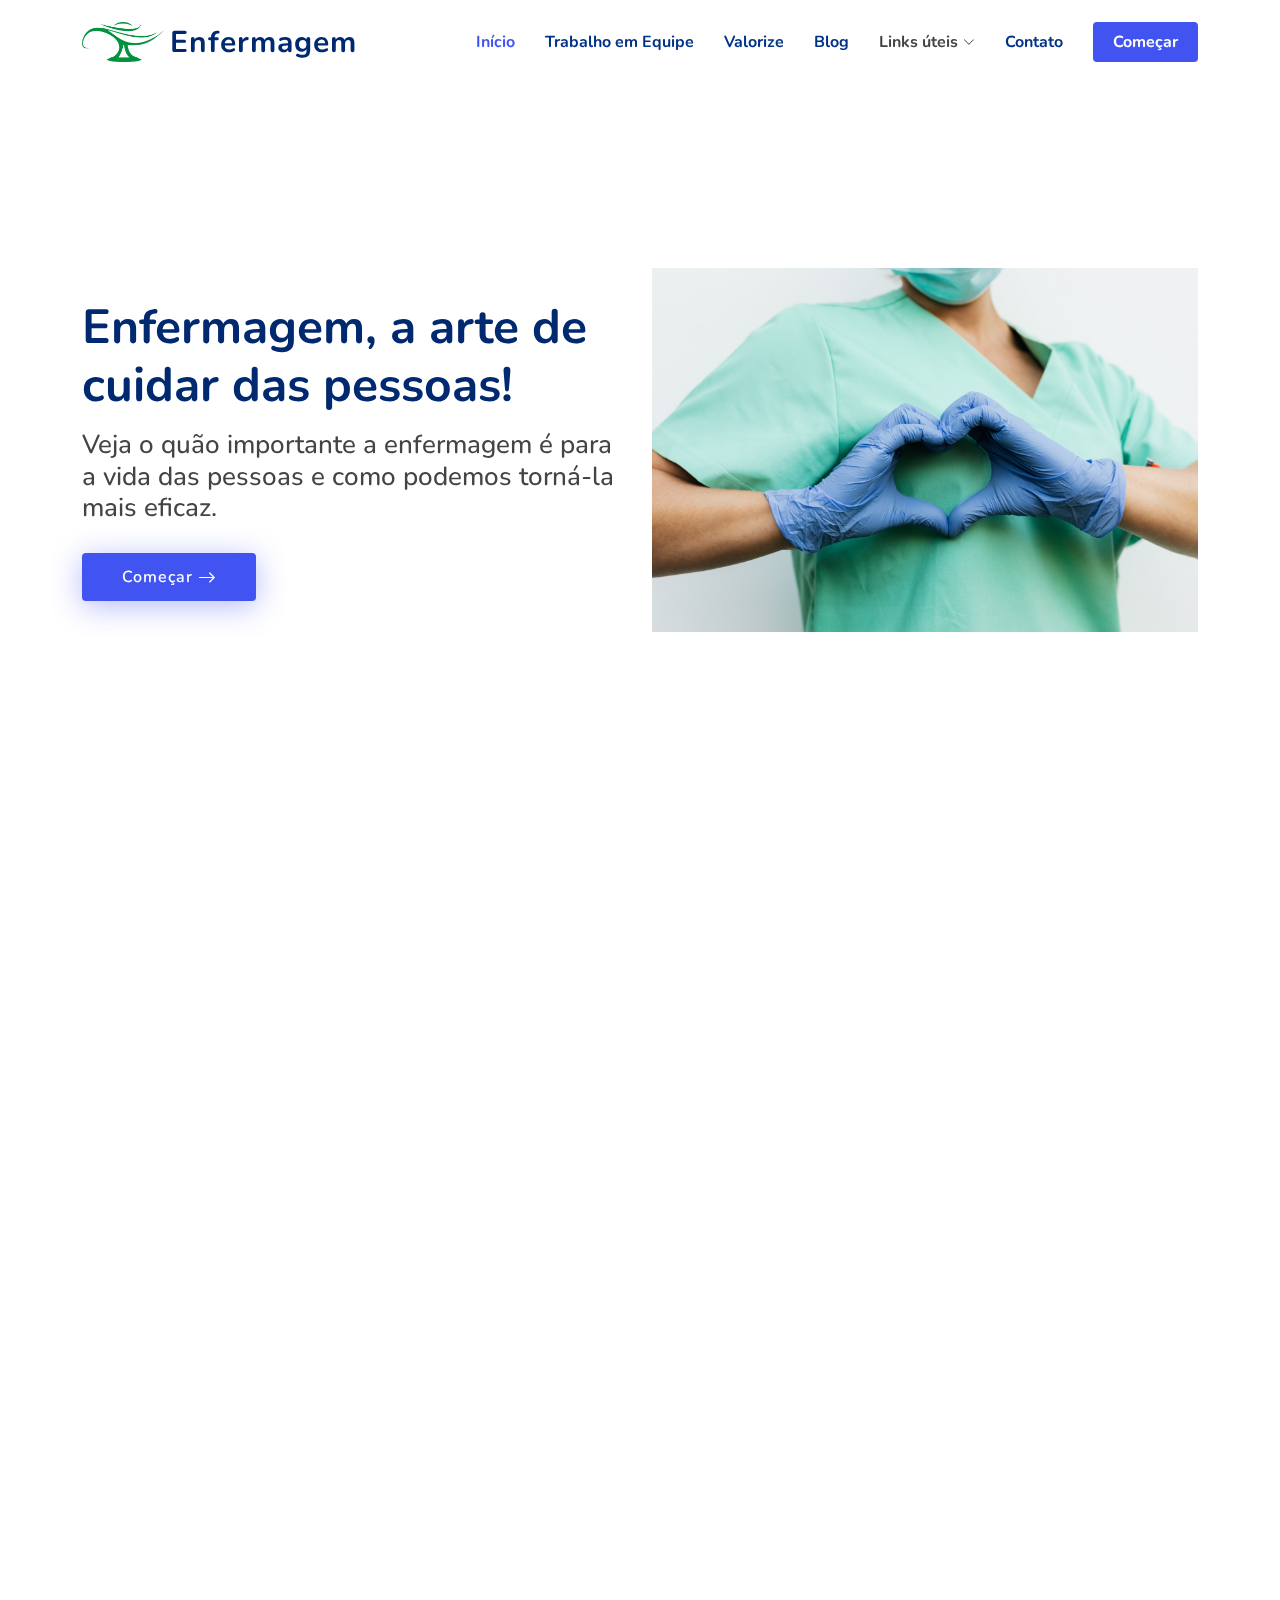
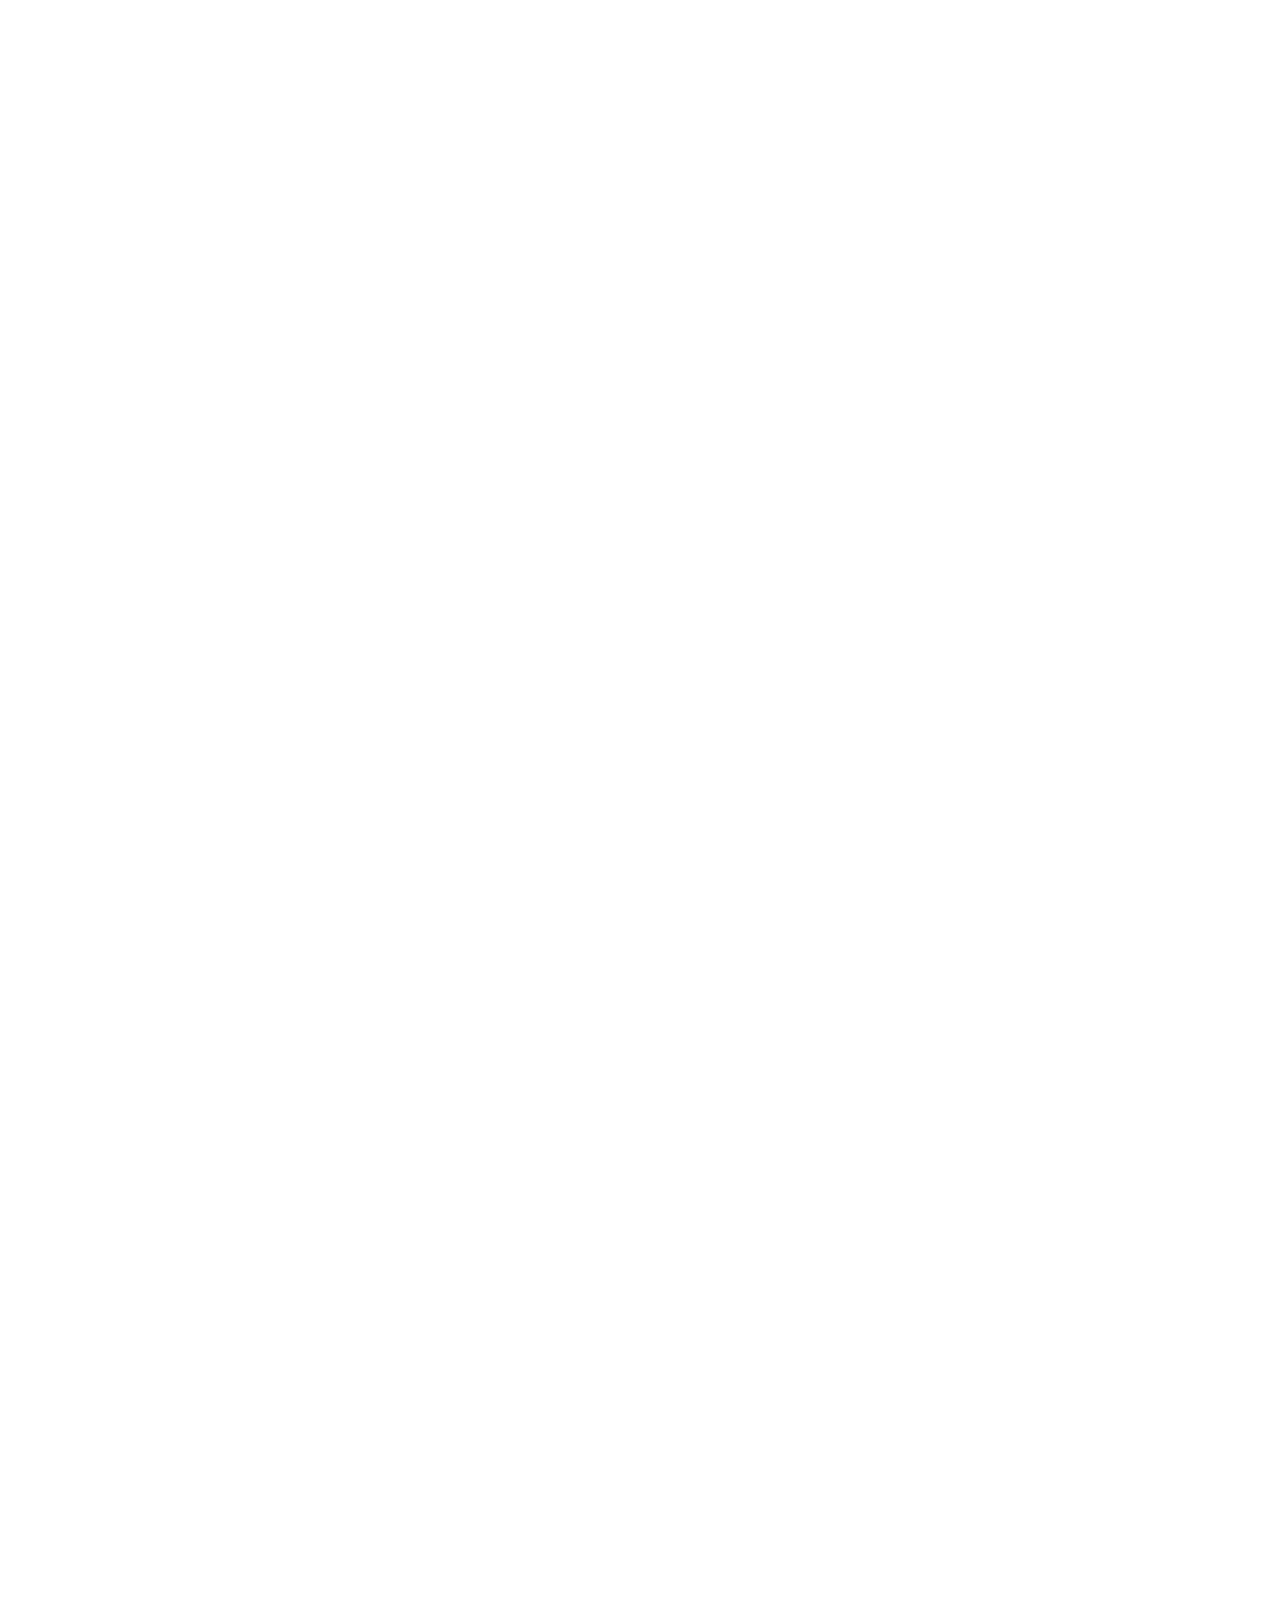
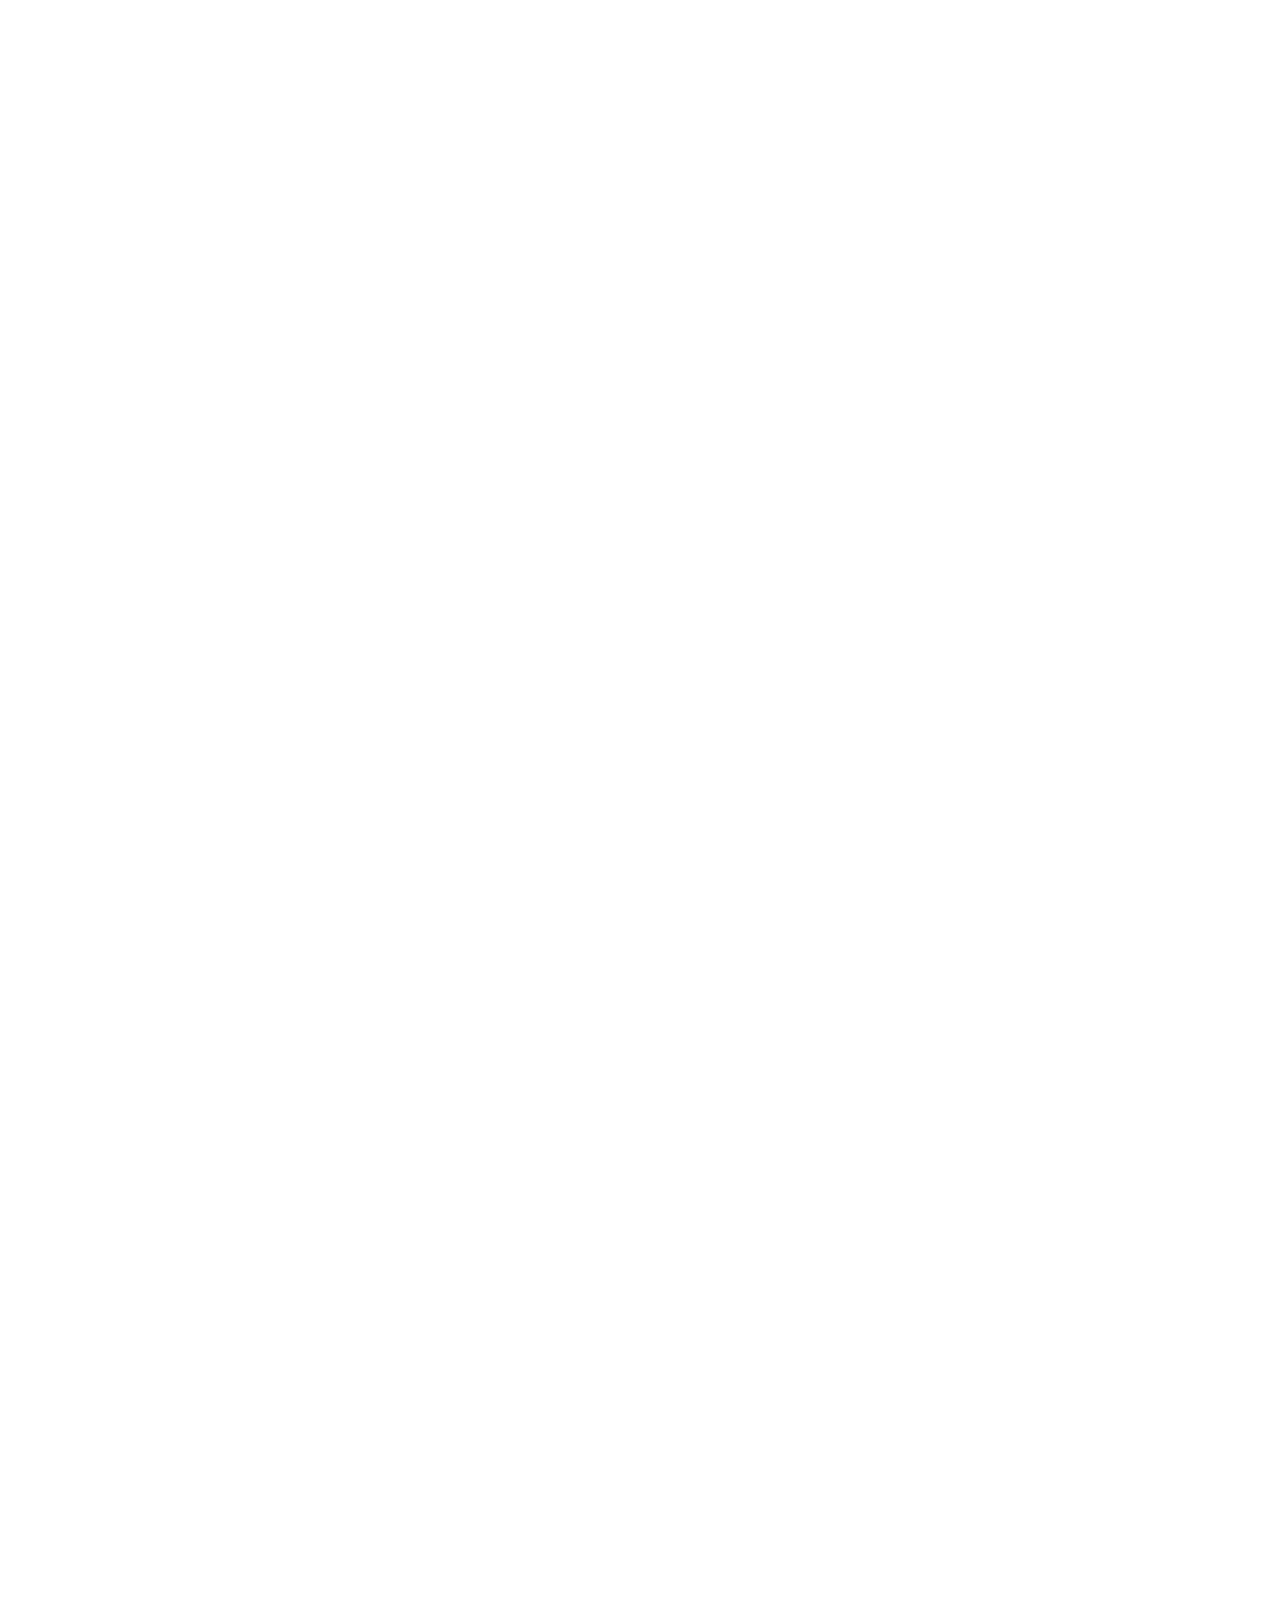
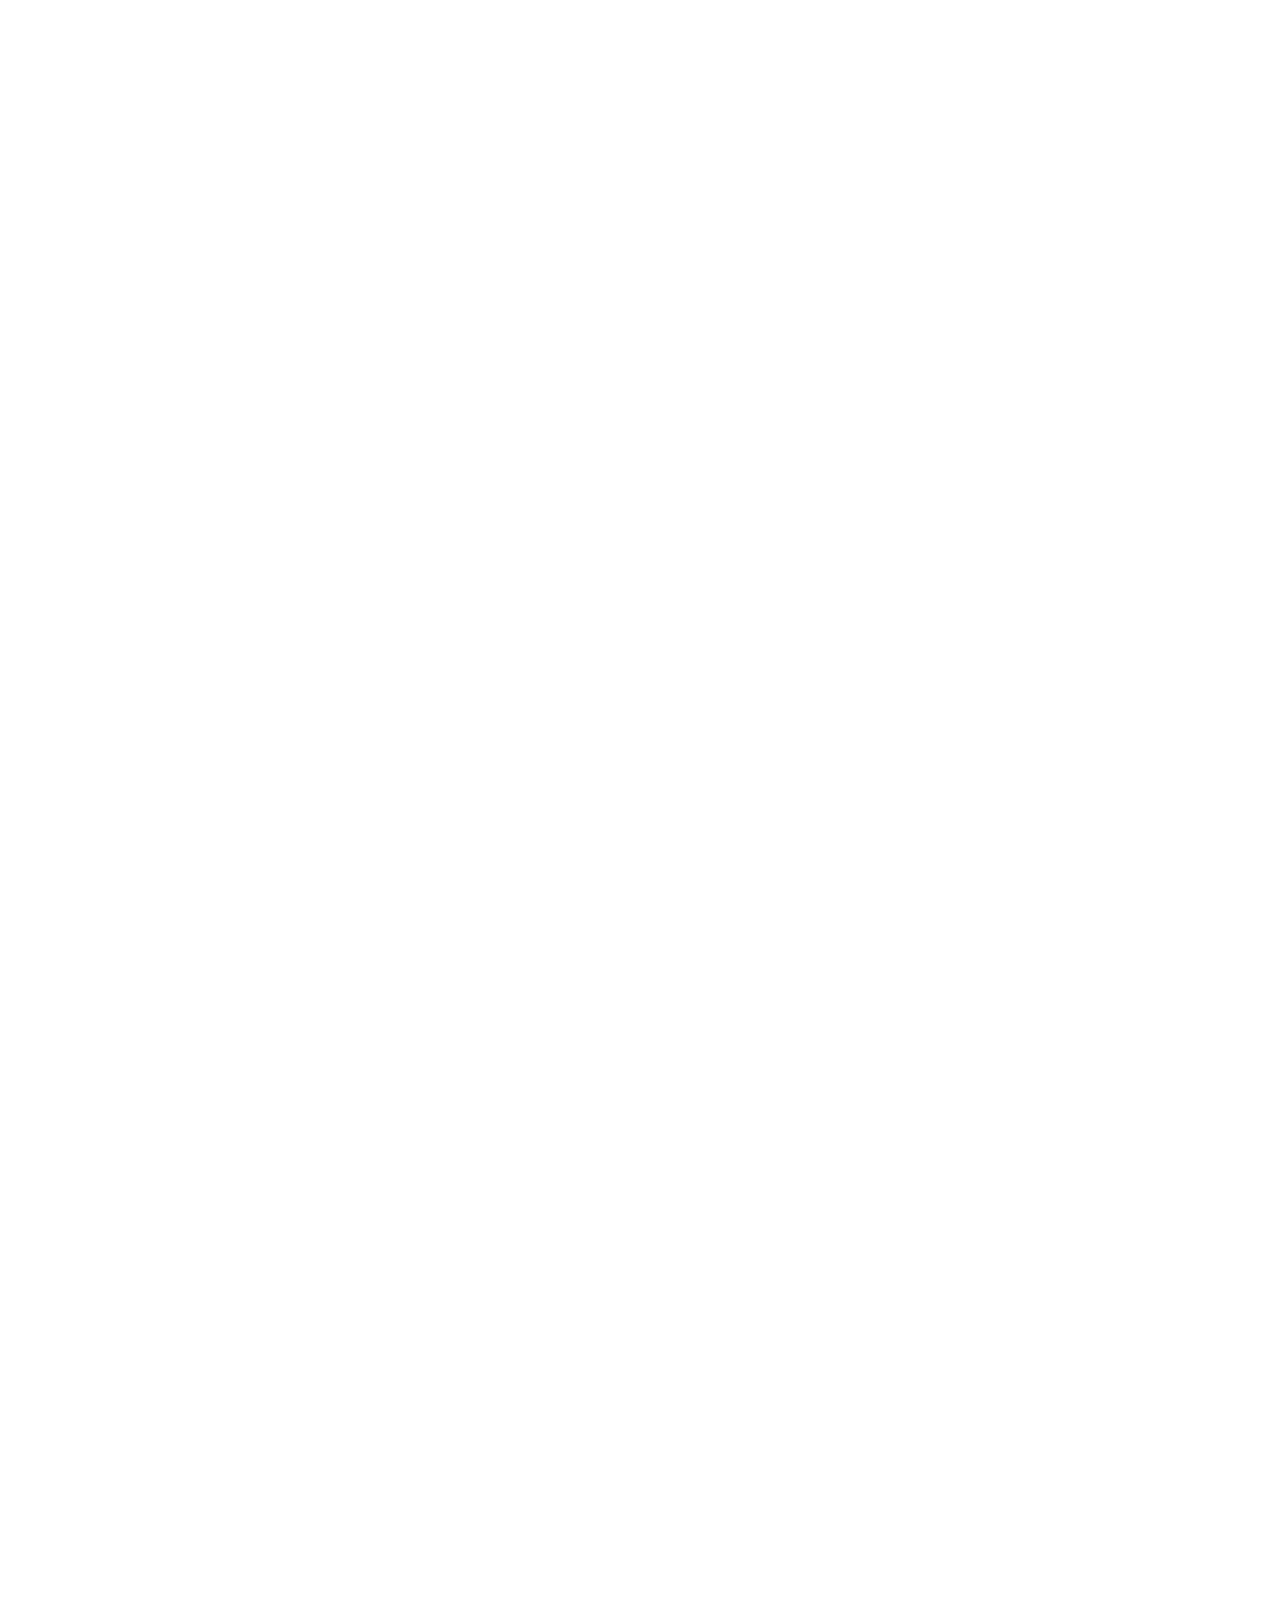
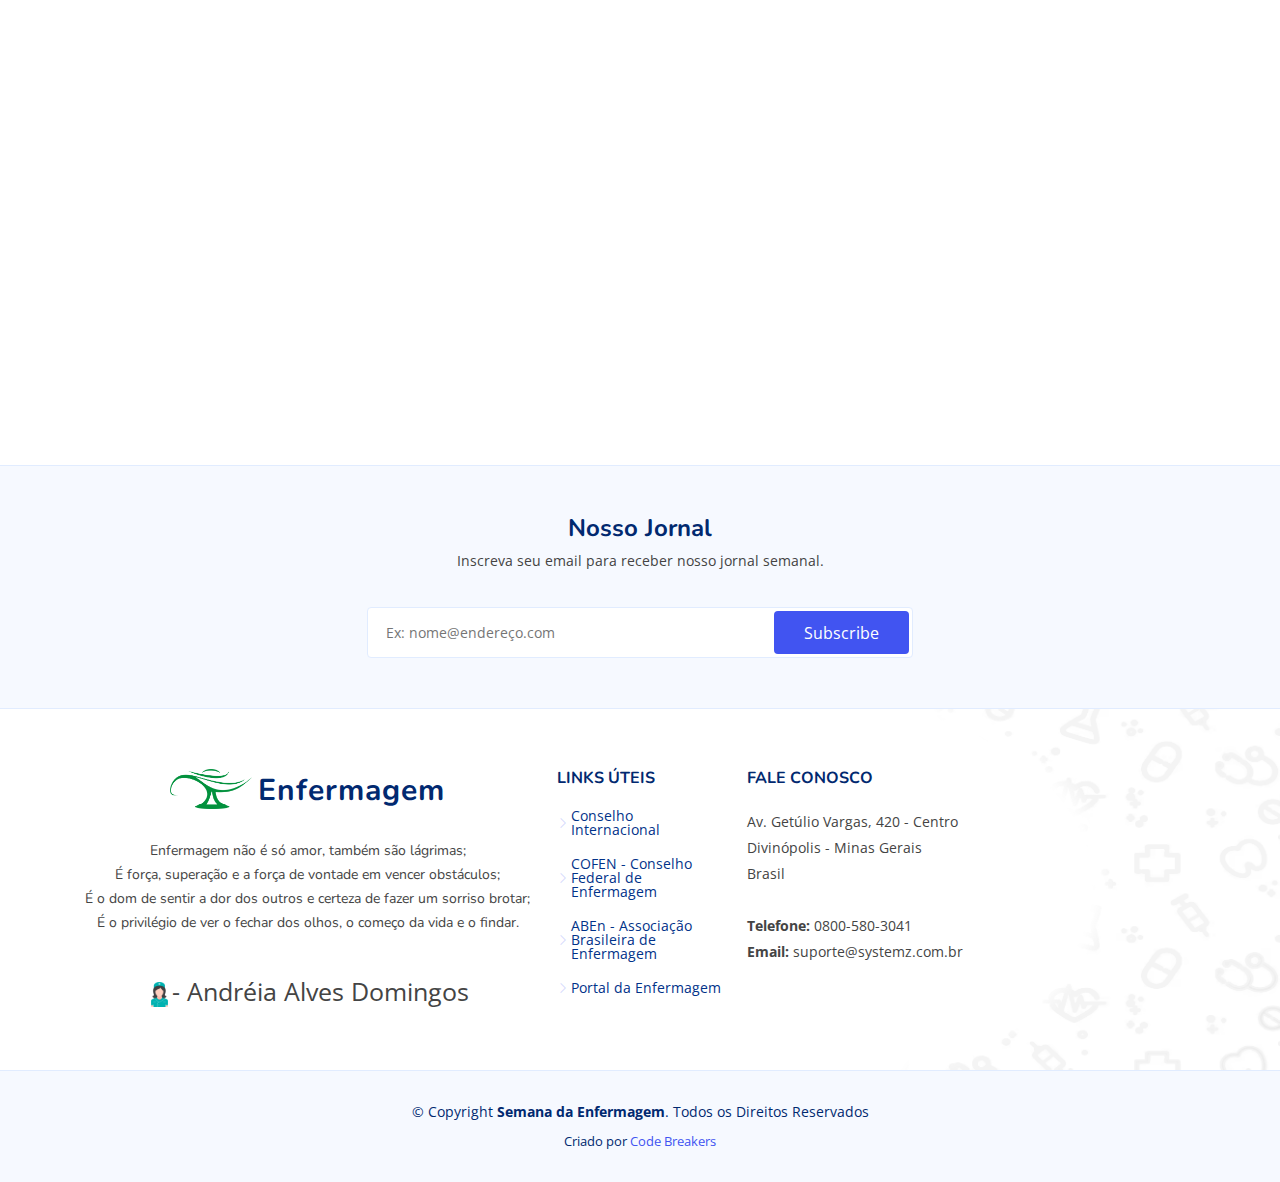
==== commit ad26f907: "update content" ====
--- a/index.html
+++ b/index.html
@@ -383,6 +383,10 @@
         </header>
 
         <div class="row gy-4">
+          
+          
+          
+        
 
           <div class="col-lg-4 col-md-6" data-aos="fade-up" data-aos-delay="200">
             <div class="service-box blue">
@@ -722,20 +726,20 @@
       <div class="container">
         <div class="row gy-4">
           <div class="col-lg-5 col-md-12 footer-info">
-            <a href="index.html" class="logo d-flex align-items-center">
+            <a href="index.html" class="logo d-flex align-items-center poema">
               <img src="assets/img/icon.png" alt="Enfermagem logo">
-              <span>Enfermagem</span>
+              <span align="center">Enfermagem</span>
                 <div class="poema">
                   </a>
-                    <p>Enfermagem não é só amor, também são lágrimas; </p>
+                    <p> Enfermagem não é só amor, também são lágrimas; </p>
                     <p> É força, superação e a força de vontade em vencer obstáculos; </p>
-                    <p>É o dom de sentir a dor dos outros e certeza de fazer um sorriso brotar; </p>
-                    <p>É o privilégio de ver o fechar dos olhos, o começo da vida e o findar.</p>
+                    <p> É o dom de sentir a dor dos outros e certeza de fazer um sorriso brotar; </p>
+                    <p> É o privilégio de ver o fechar dos olhos, o começo da vida e o findar.</p>
                     <br>
-                    <p align="right">- Andréia Alves Domingos </p>
-                </div>
-            <div class="social-links mt-3">
-              <a href="https://systemz.com.br"><img src="assets/img/internet.png" alt="Logo Internet" class="internet"></a>
+                    <!-- <p align="right">- Andréia Alves Domingos </p> -->
+                </div>
+            <div class="poema">
+              <a align="right"><img src="assets/img/nurse-icon.png" alt="Logo Internet" class="internet">- Andréia Alves Domingos </p></a>
             </div>
           </div>
 
@@ -749,7 +753,7 @@
             </ul>
           </div>
 
-          <div class="col-lg-2 col-6 footer-links">
+          <!-- <div class="col-lg-2 col-6 footer-links">
             <h4>Nosso Serviços</h4>
             <ul>
               <li><i class="bi bi-chevron-right"></i> <a href="https://www.systemz.com.br">Web Design</a></li>
@@ -758,7 +762,7 @@
               <li><i class="bi bi-chevron-right"></i> <a href="https://www.systemz.com.br">Marketing</a></li>
               <li><i class="bi bi-chevron-right"></i> <a href="https://www.systemz.com.br">Graphic Design</a></li>
             </ul>
-          </div>
+          </div> -->
 
           <div class="col-lg-3 col-md-12 footer-contact text-center text-md-start">
             <h4>Fale Conosco</h4>
--- a/assets/css/style.css
+++ b/assets/css/style.css
@@ -2405,7 +2405,11 @@
 }
 
 .poema {
-  font-size: 15px;
+  font-size: 25px;
   text-align: center;
   justify-content: center;
+}
+
+.texto-poema {
+  font-size: 25px;
 }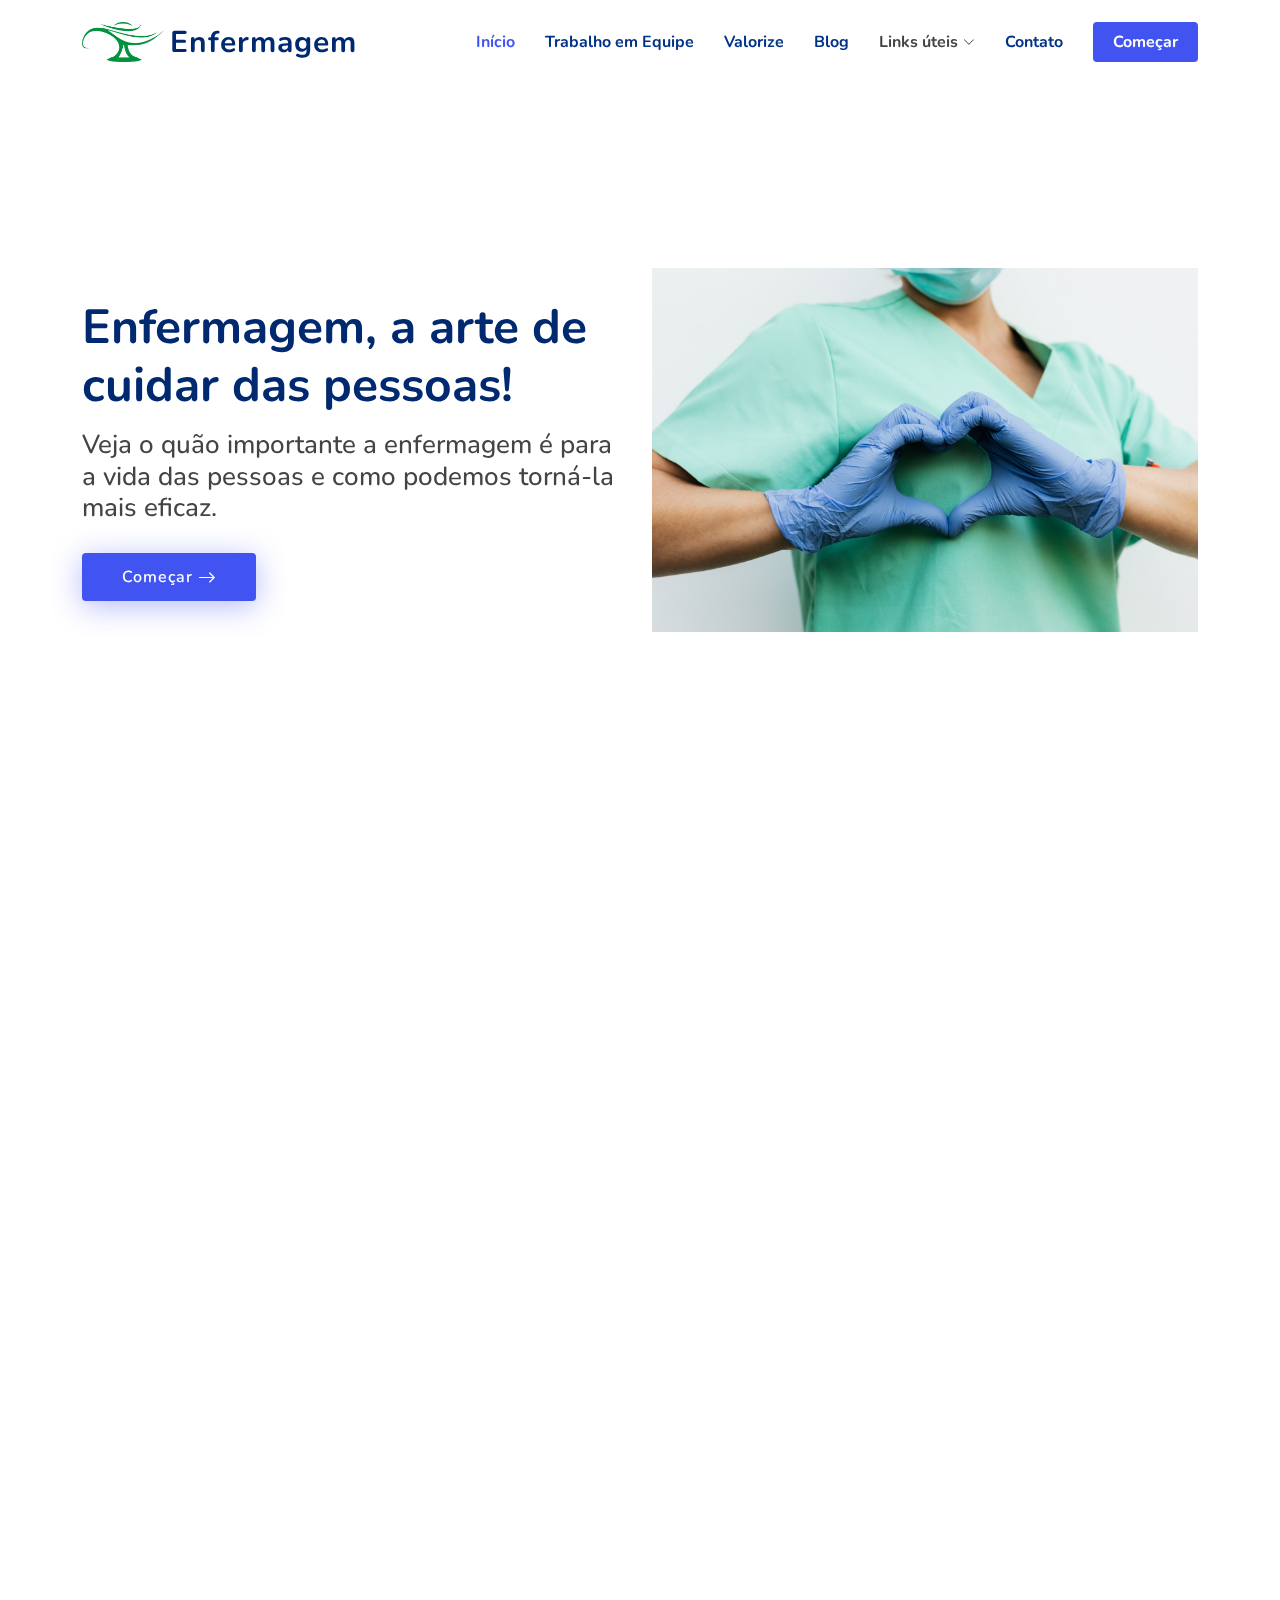
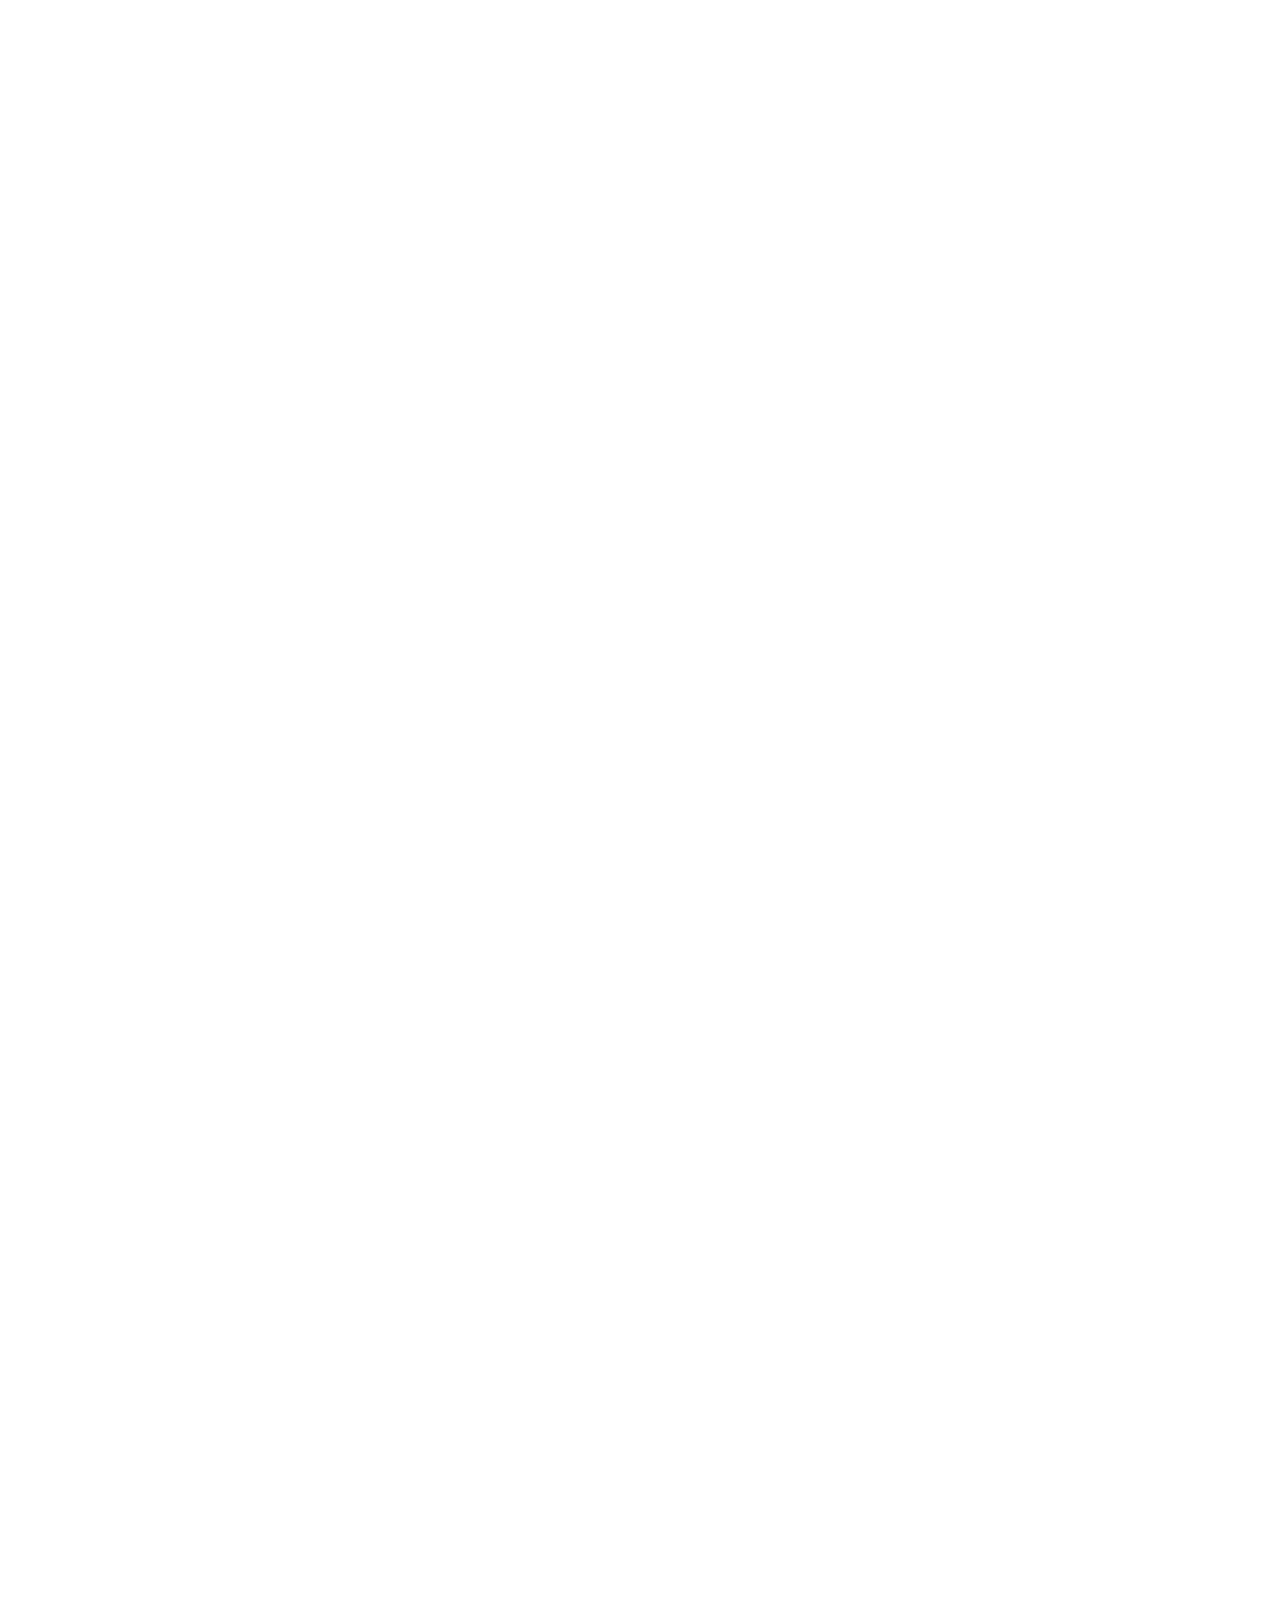
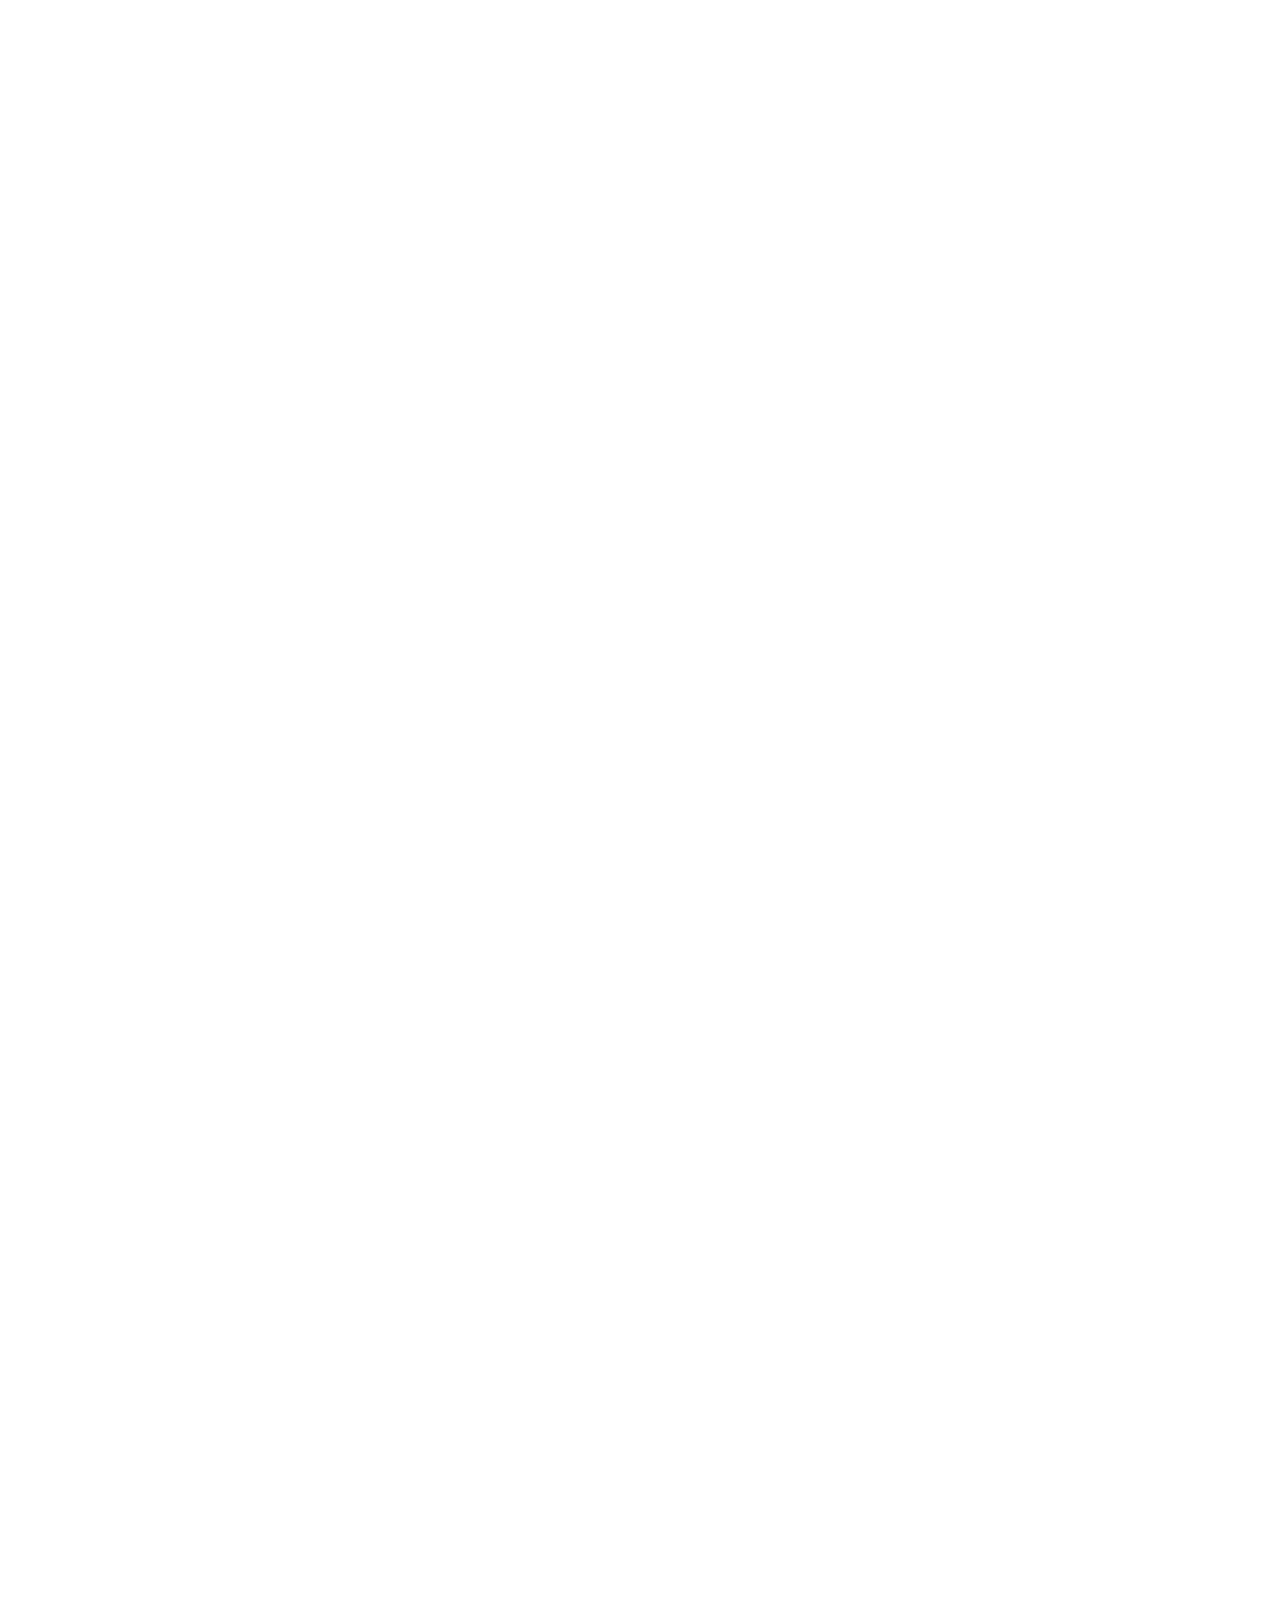
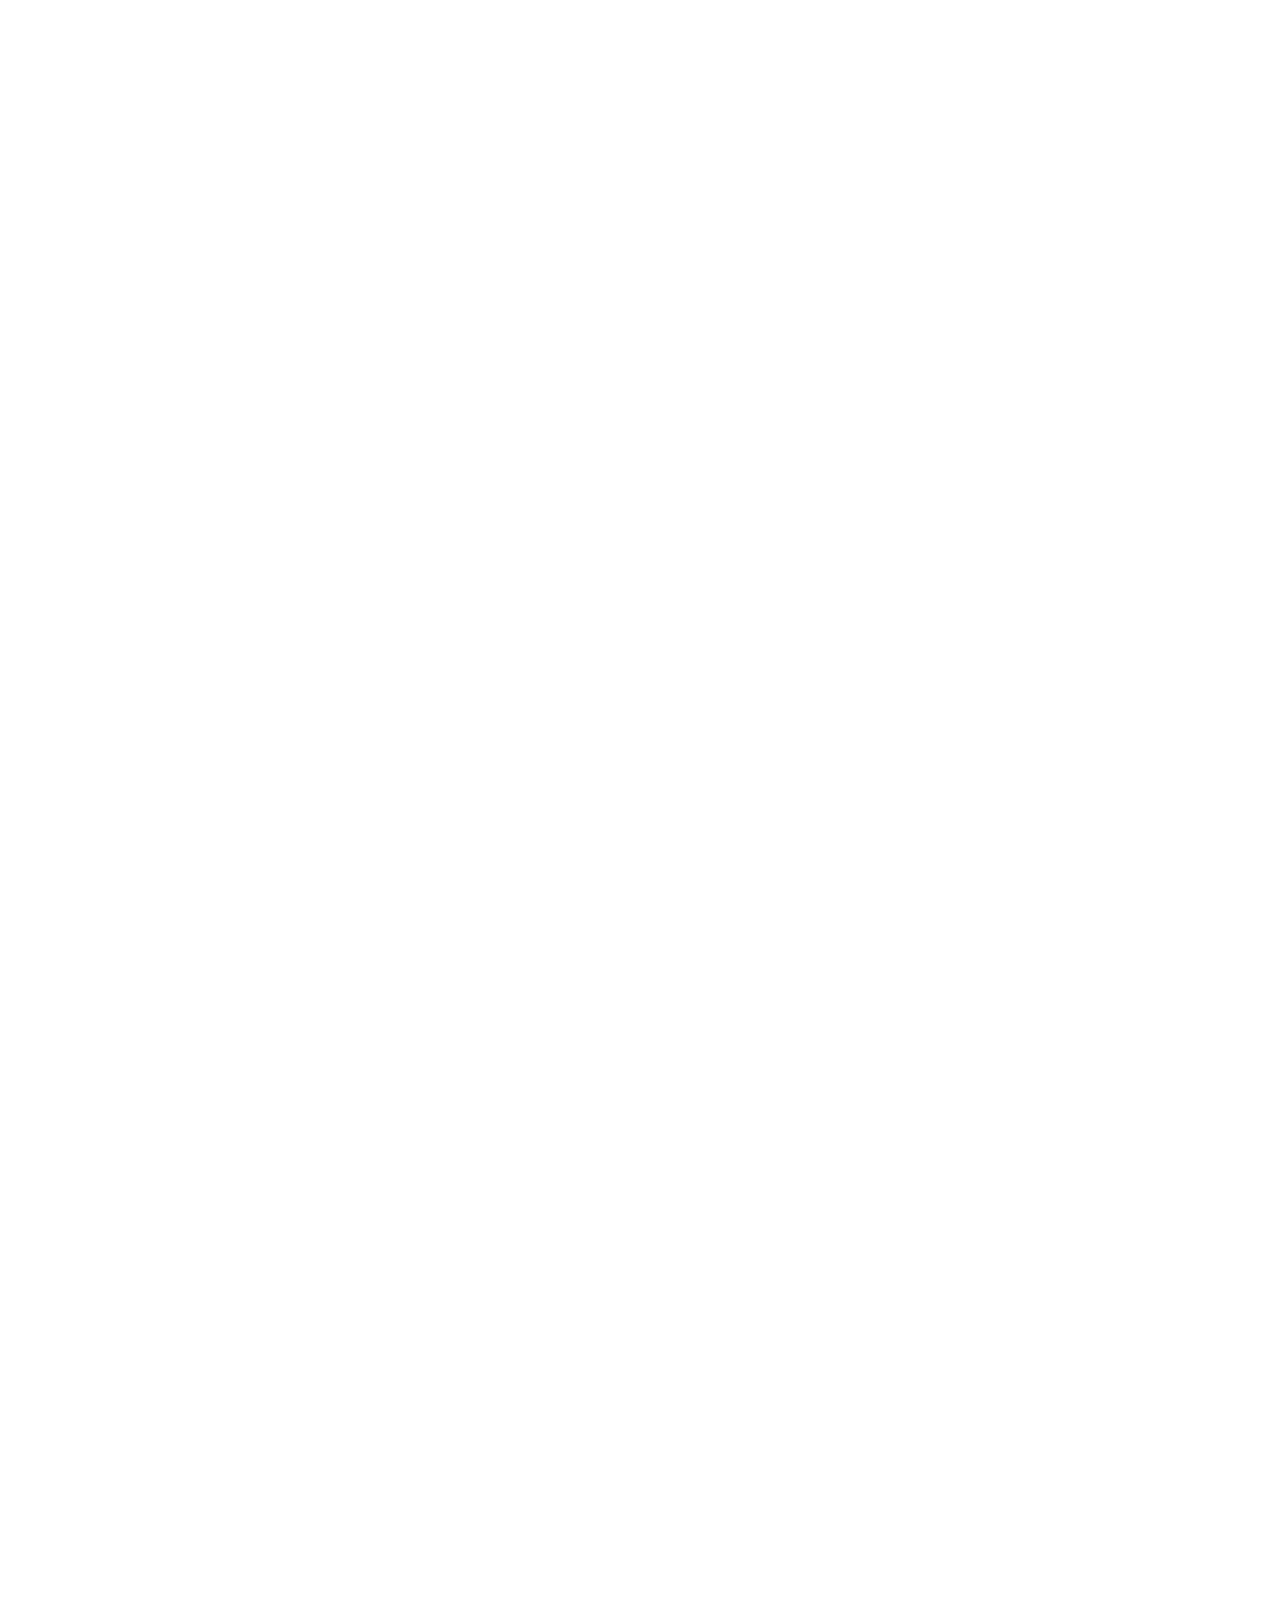
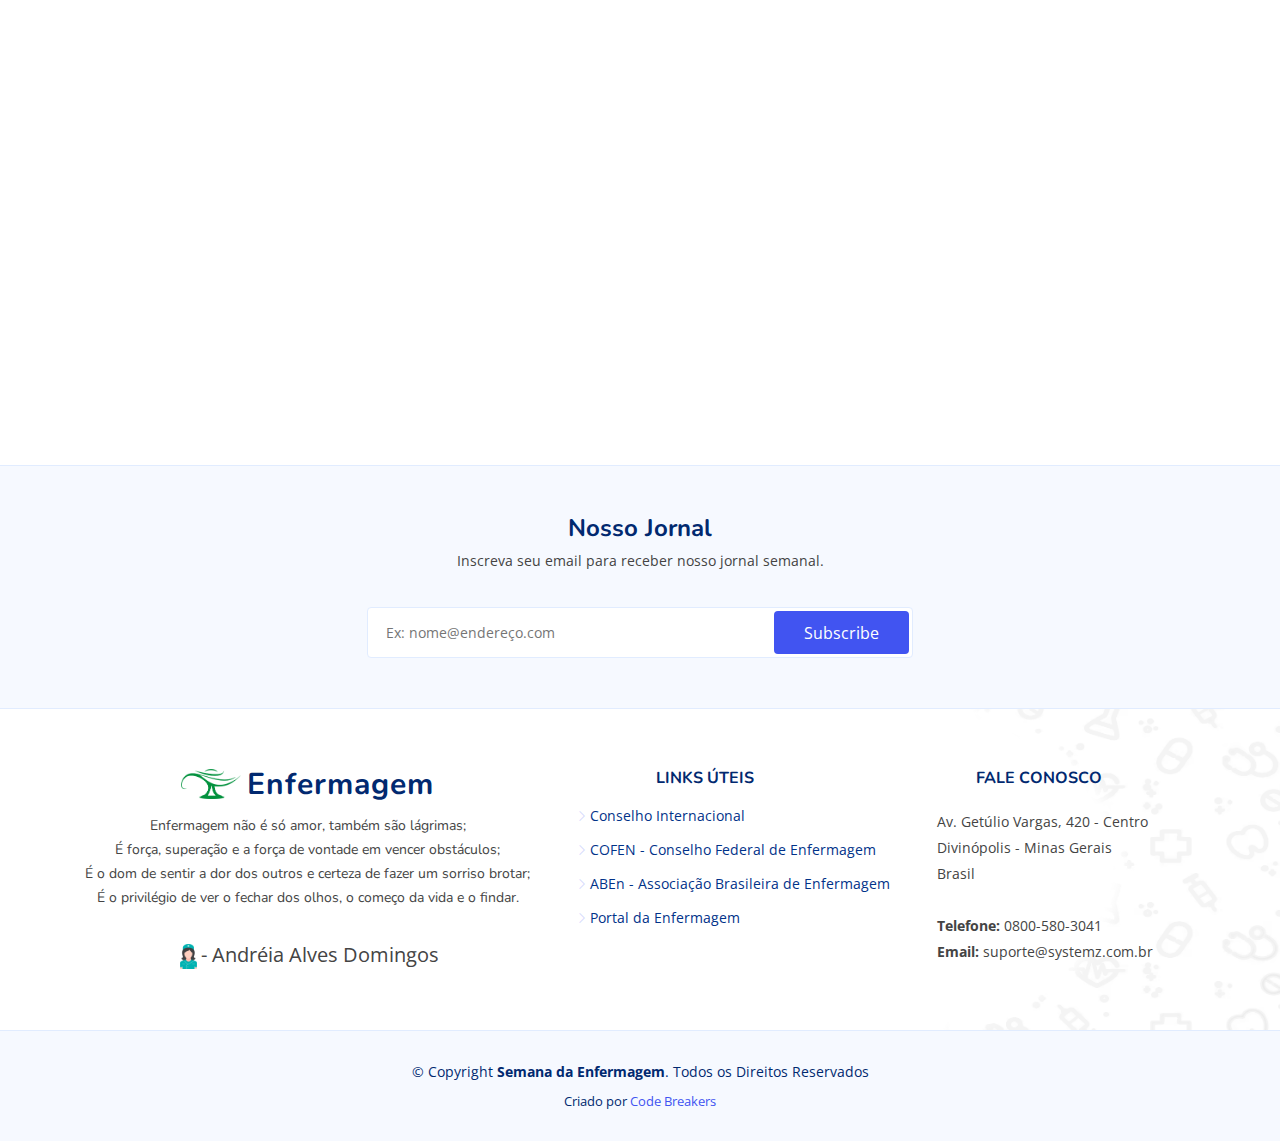
==== commit 88817c86: "update content" ====
--- a/index.html
+++ b/index.html
@@ -724,13 +724,13 @@
 
     <div class="footer-top">
       <div class="container">
-        <div class="row gy-4">
+        <div class="row gy-4 justify-content-between width="30%">
           <div class="col-lg-5 col-md-12 footer-info">
             <a href="index.html" class="logo d-flex align-items-center poema">
-              <img src="assets/img/icon.png" alt="Enfermagem logo">
+              <img src="assets/img/icon.png" alt="Enfermagem logo" width="60px">
               <span align="center">Enfermagem</span>
+            </a>
                 <div class="poema">
-                  </a>
                     <p> Enfermagem não é só amor, também são lágrimas; </p>
                     <p> É força, superação e a força de vontade em vencer obstáculos; </p>
                     <p> É o dom de sentir a dor dos outros e certeza de fazer um sorriso brotar; </p>
@@ -743,8 +743,8 @@
             </div>
           </div>
 
-          <div class="col-lg-2 col-6 footer-links a">
-            <h4>Links Úteis</h4>
+          <div class="col-lg-2 col-6 footer-links a" style=" width: 30%; ">
+            <h4 style="left:25%;">Links Úteis</h4>
             <ul>
               <li><i class="bi bi-chevron-right"></i> <a href="https://www.icn.ch/" target="_blank">Conselho Internacional</a></li>
               <li><i class="bi bi-chevron-right"></i> <a href="https://www.cofen.gov.br/" target="_blank">COFEN - Conselho Federal de Enfermagem </a></li>
@@ -765,7 +765,7 @@
           </div> -->
 
           <div class="col-lg-3 col-md-12 footer-contact text-center text-md-start">
-            <h4>Fale Conosco</h4>
+            <h4 style="left:15%;">Fale Conosco</h4>
             <p>
               Av. Getúlio Vargas, 420 - Centro <br>
               Divinópolis - Minas Gerais<br>
--- a/assets/css/style.css
+++ b/assets/css/style.css
@@ -2405,7 +2405,7 @@
 }
 
 .poema {
-  font-size: 25px;
+  font-size: 20px;
   text-align: center;
   justify-content: center;
 }
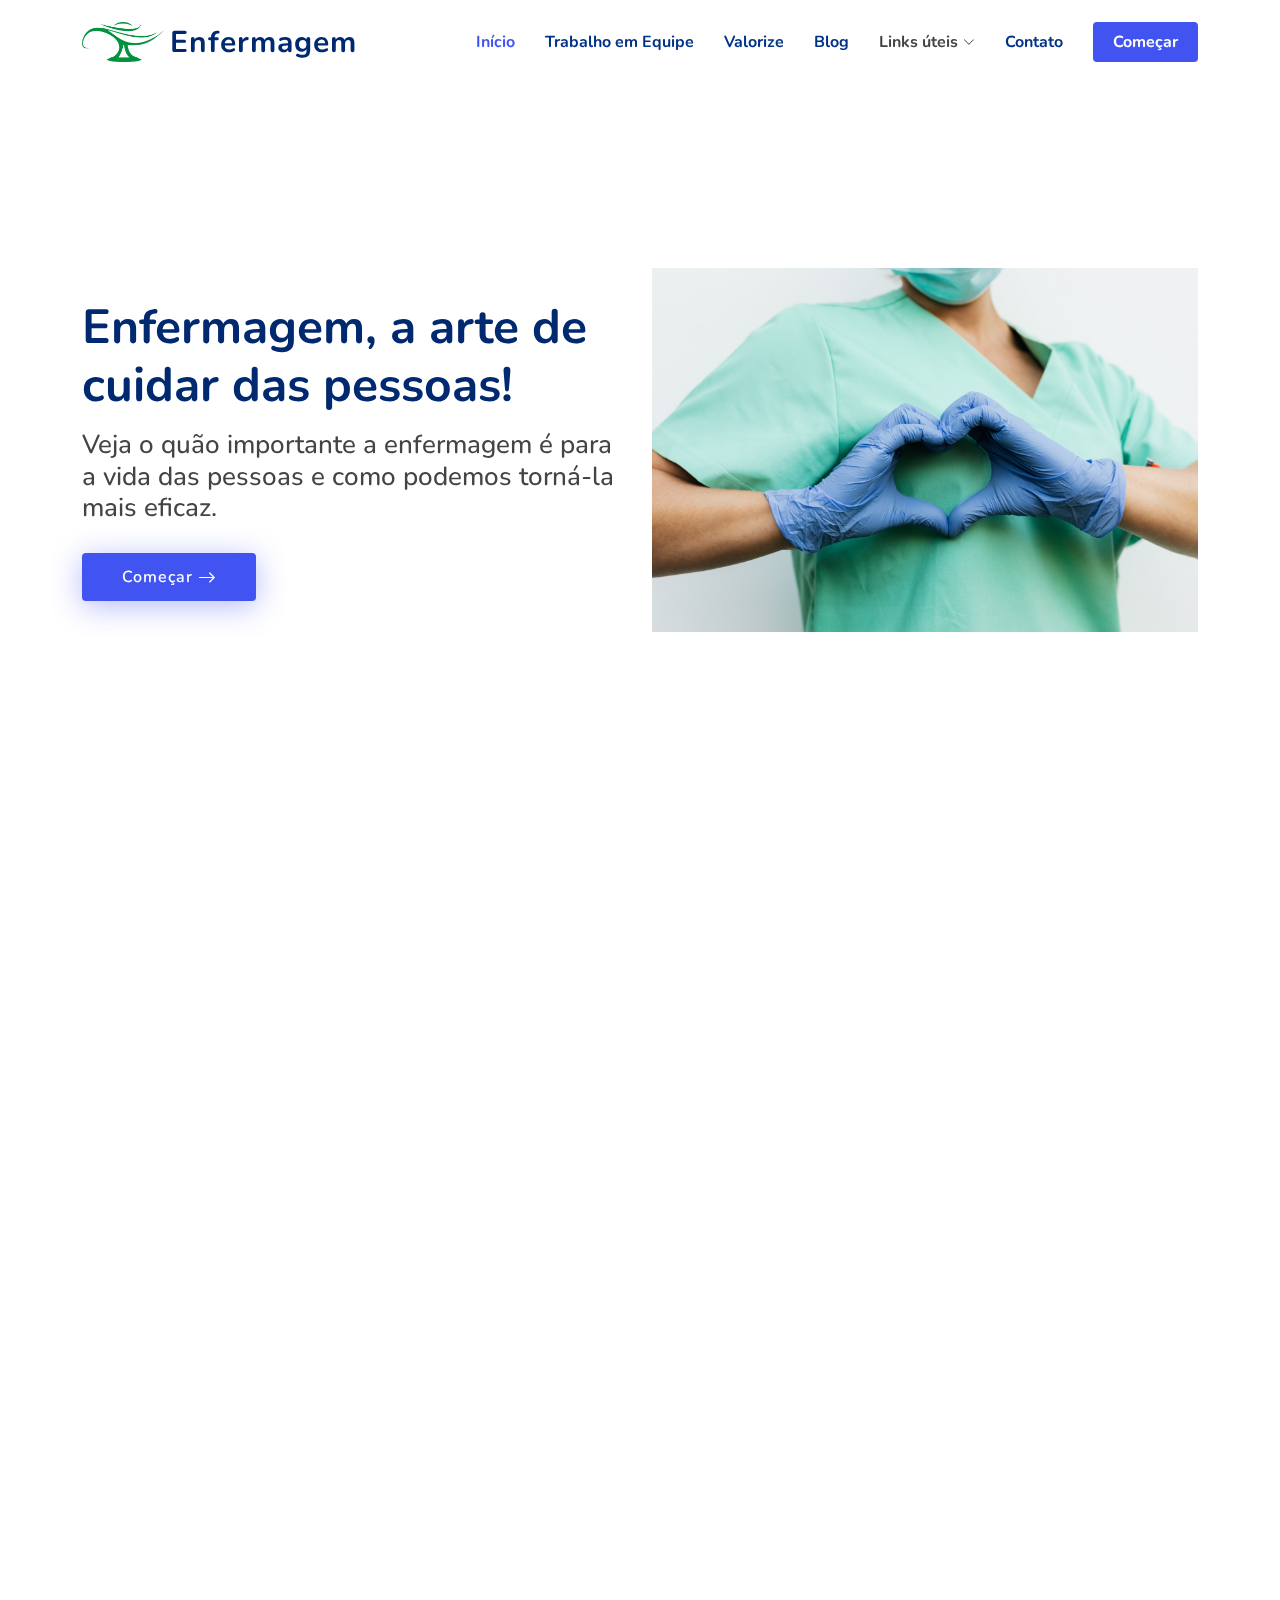
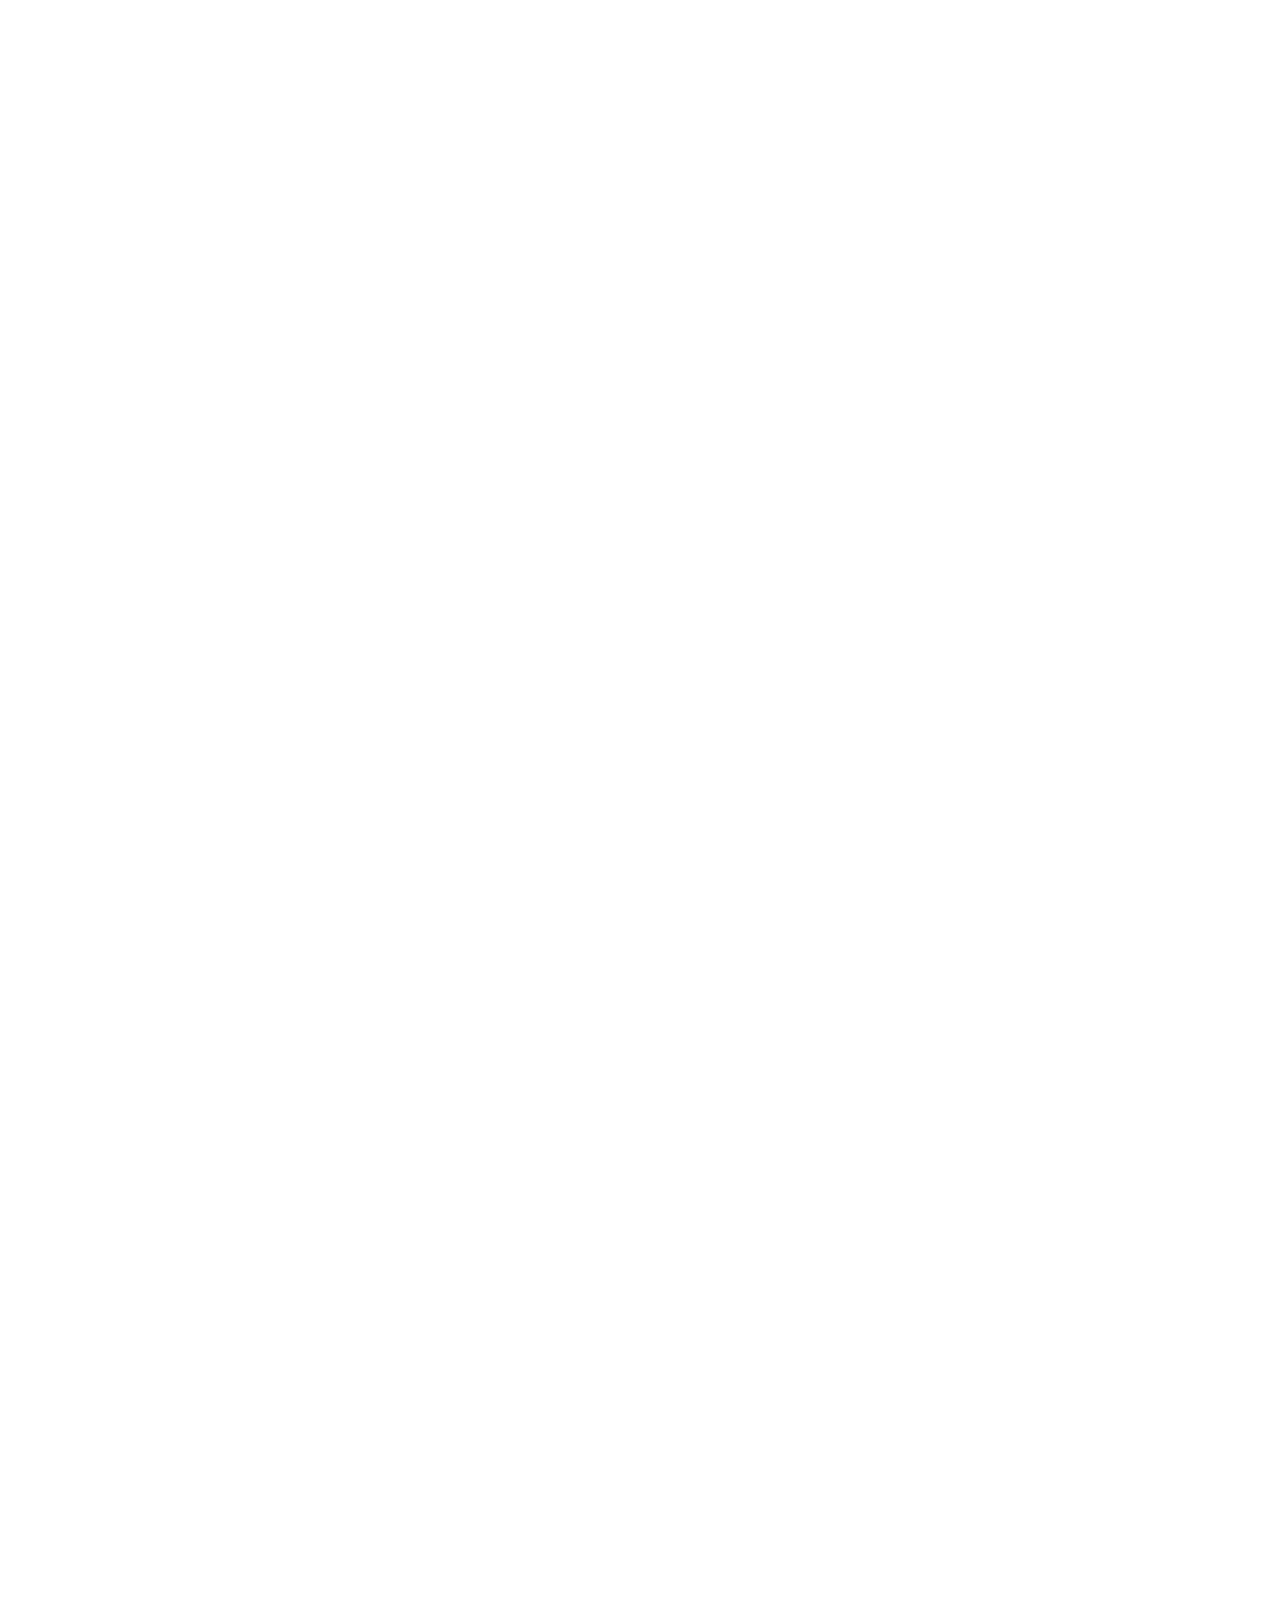
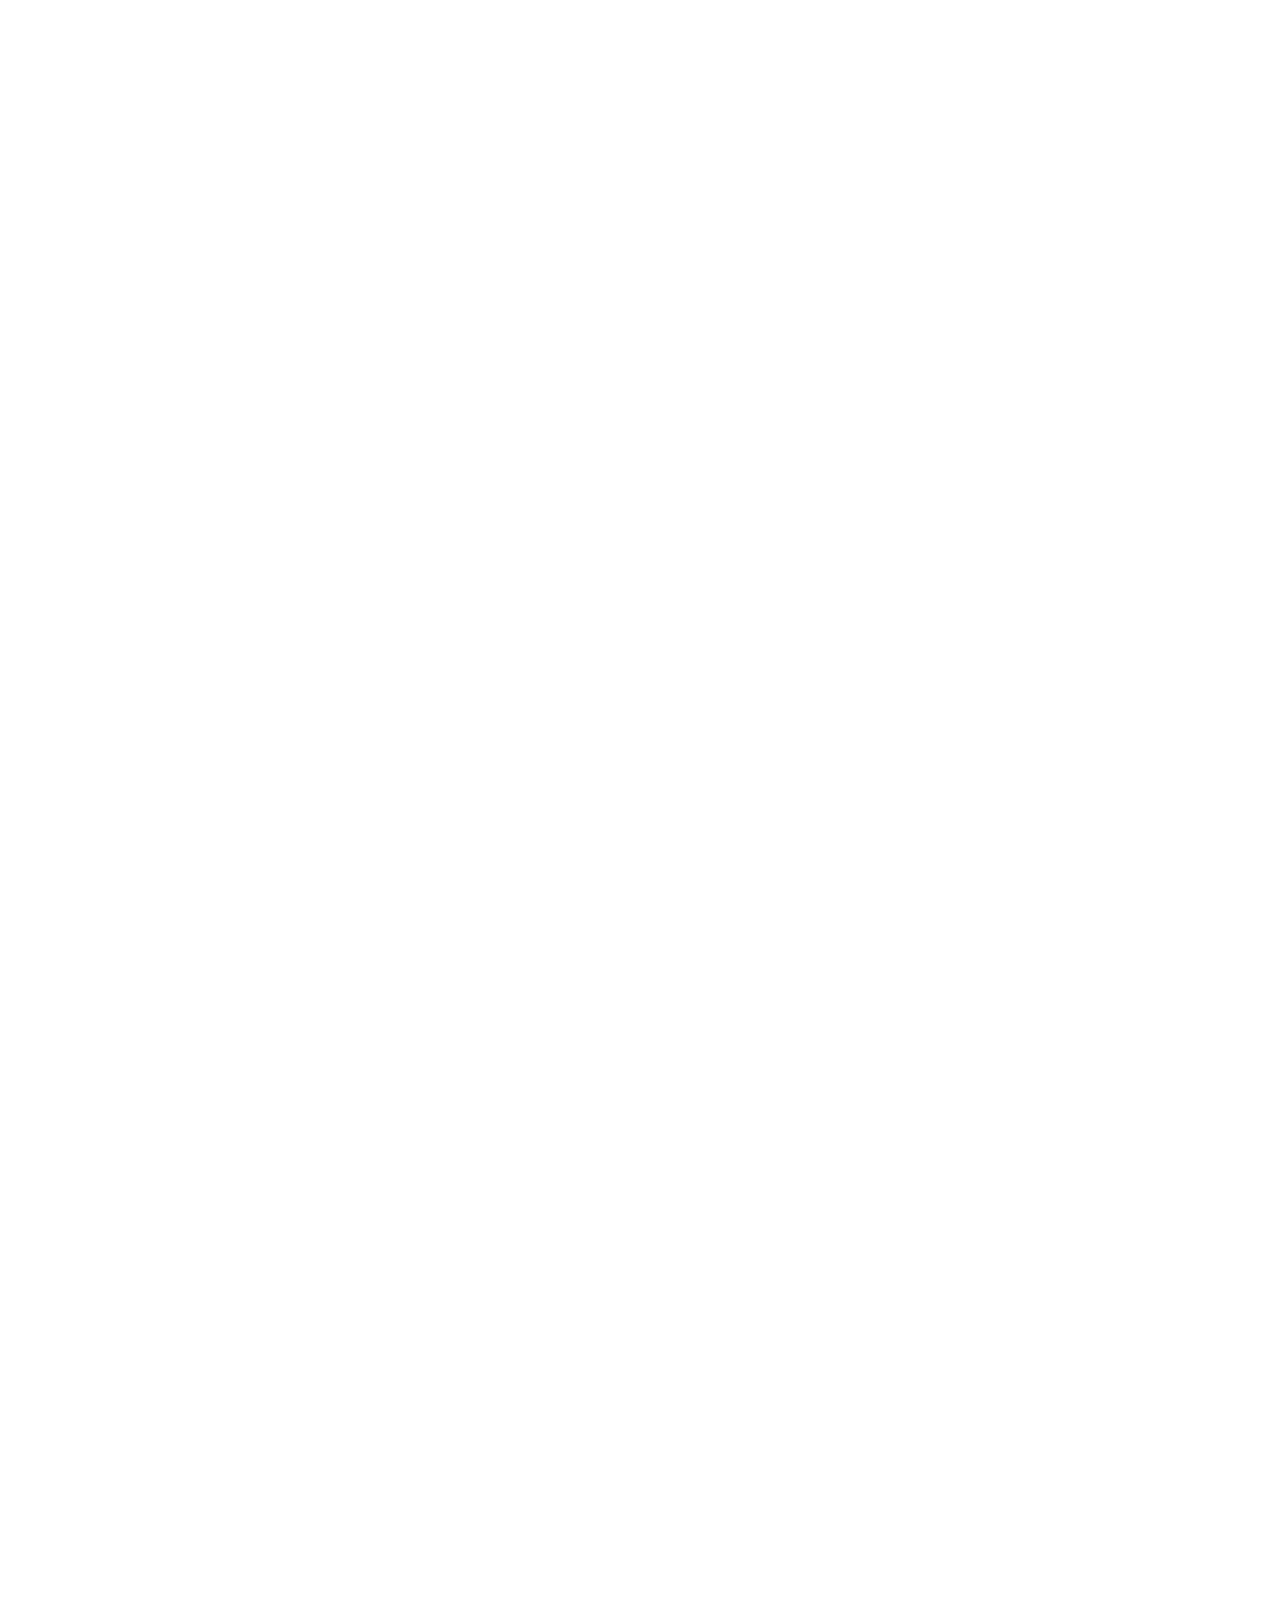
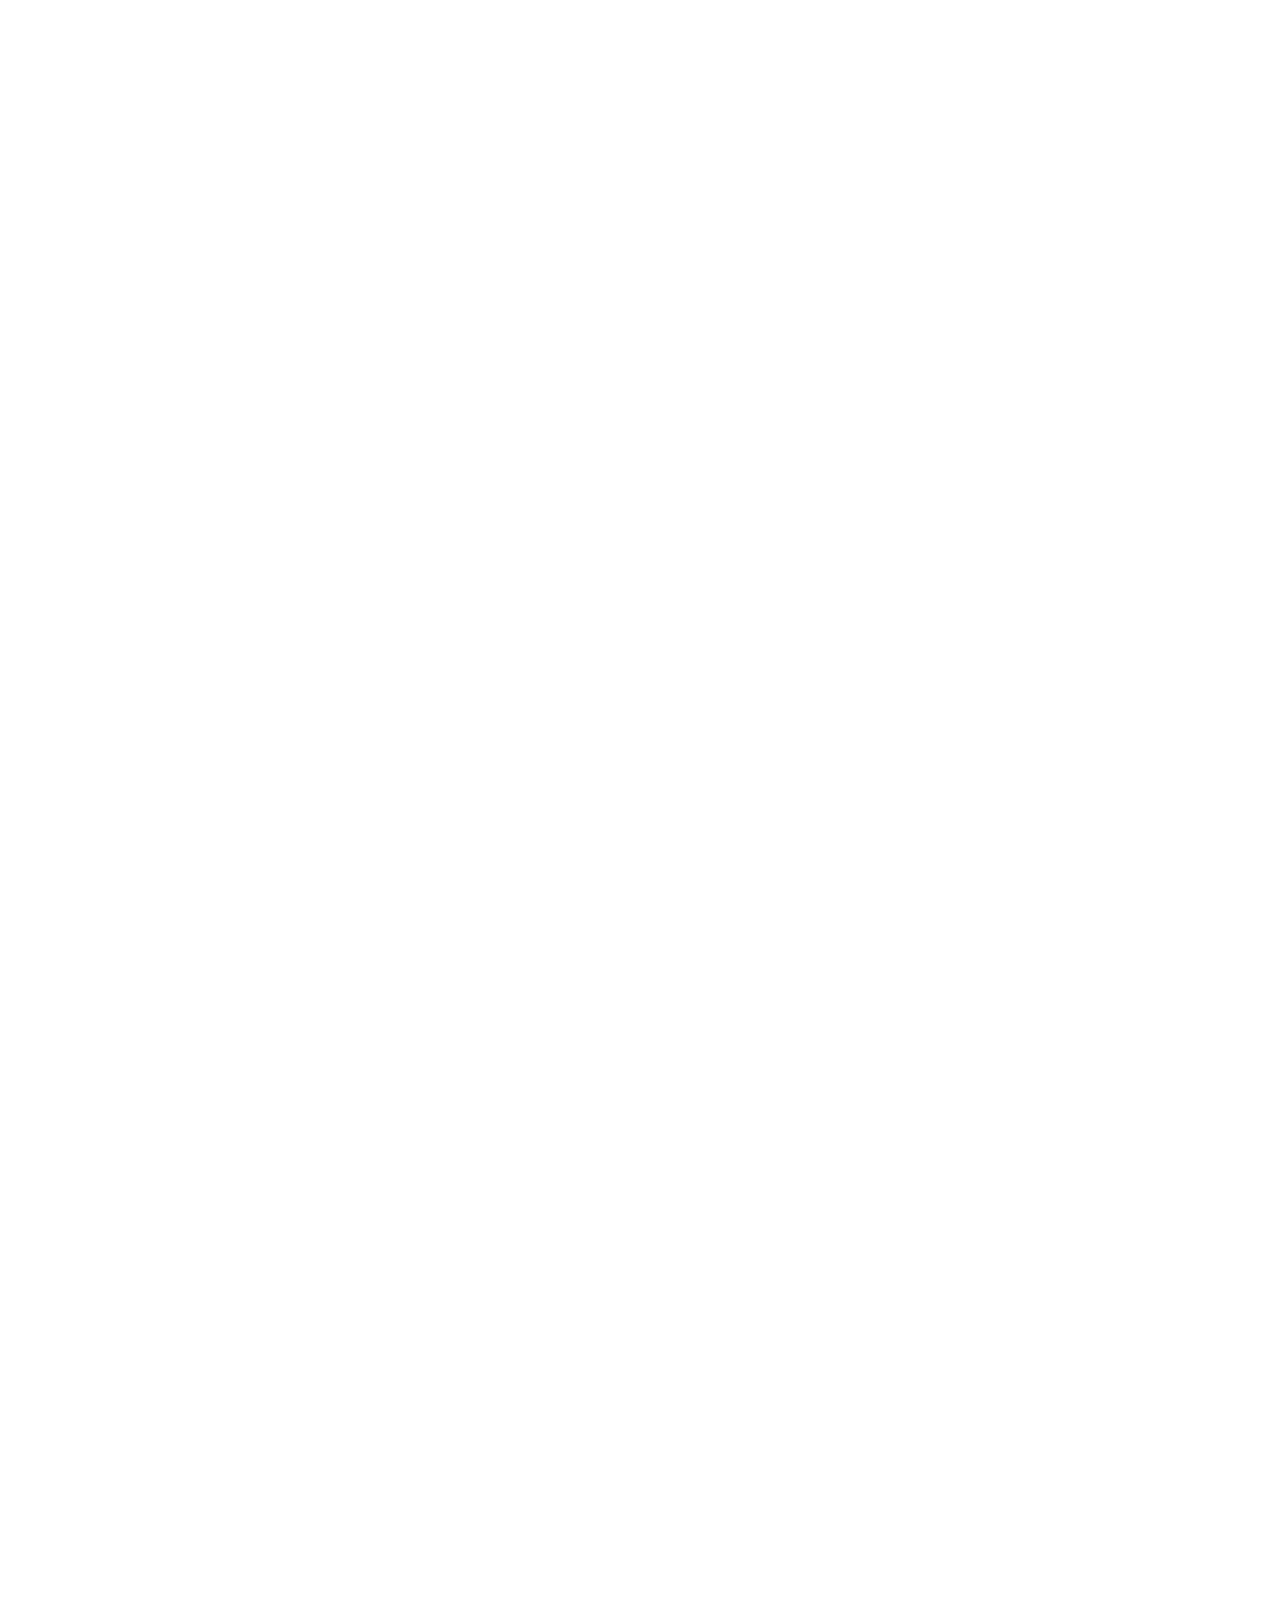
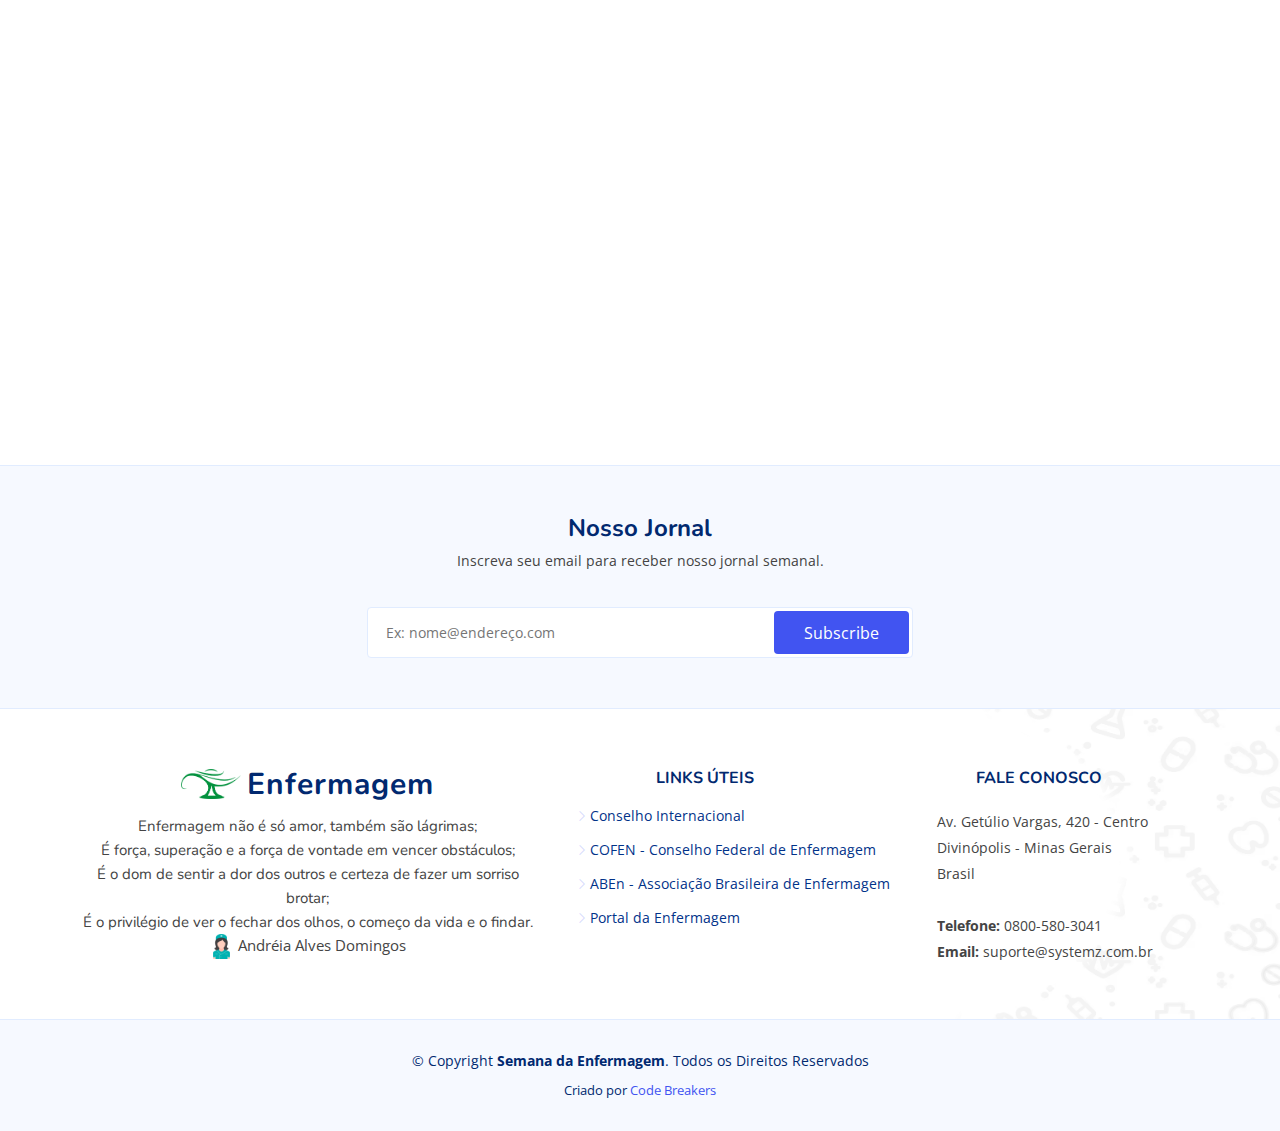
==== commit fe7ba4c7: "update content" ====
--- a/index.html
+++ b/index.html
@@ -724,22 +724,20 @@
 
     <div class="footer-top">
       <div class="container">
-        <div class="row gy-4 justify-content-between width="30%">
+        <div class="row gy-4 justify-content-between">
           <div class="col-lg-5 col-md-12 footer-info">
             <a href="index.html" class="logo d-flex align-items-center poema">
               <img src="assets/img/icon.png" alt="Enfermagem logo" width="60px">
               <span align="center">Enfermagem</span>
             </a>
                 <div class="poema">
-                    <p> Enfermagem não é só amor, também são lágrimas; </p>
-                    <p> É força, superação e a força de vontade em vencer obstáculos; </p>
-                    <p> É o dom de sentir a dor dos outros e certeza de fazer um sorriso brotar; </p>
-                    <p> É o privilégio de ver o fechar dos olhos, o começo da vida e o findar.</p>
-                    <br>
-                    <!-- <p align="right">- Andréia Alves Domingos </p> -->
+                    <p style="font-size:15px"> Enfermagem não é só amor, também são lágrimas; <br>
+                        É força, superação e a força de vontade em vencer obstáculos; <br>
+                        É o dom de sentir a dor dos outros e certeza de fazer um sorriso brotar; <br>
+                        É o privilégio de ver o fechar dos olhos, o começo da vida e o findar.</p>
                 </div>
             <div class="poema">
-              <a align="right"><img src="assets/img/nurse-icon.png" alt="Logo Internet" class="internet">- Andréia Alves Domingos </p></a>
+              <a align="right"><img src="assets/img/nurse-icon.png" alt="Logo Internet" class="internet"> Andréia Alves Domingos </p></a>
             </div>
           </div>
 
--- a/assets/css/style.css
+++ b/assets/css/style.css
@@ -2405,11 +2405,8 @@
 }
 
 .poema {
-  font-size: 20px;
+  font-size: 15px;
   text-align: center;
   justify-content: center;
 }
 
-.texto-poema {
-  font-size: 25px;
-}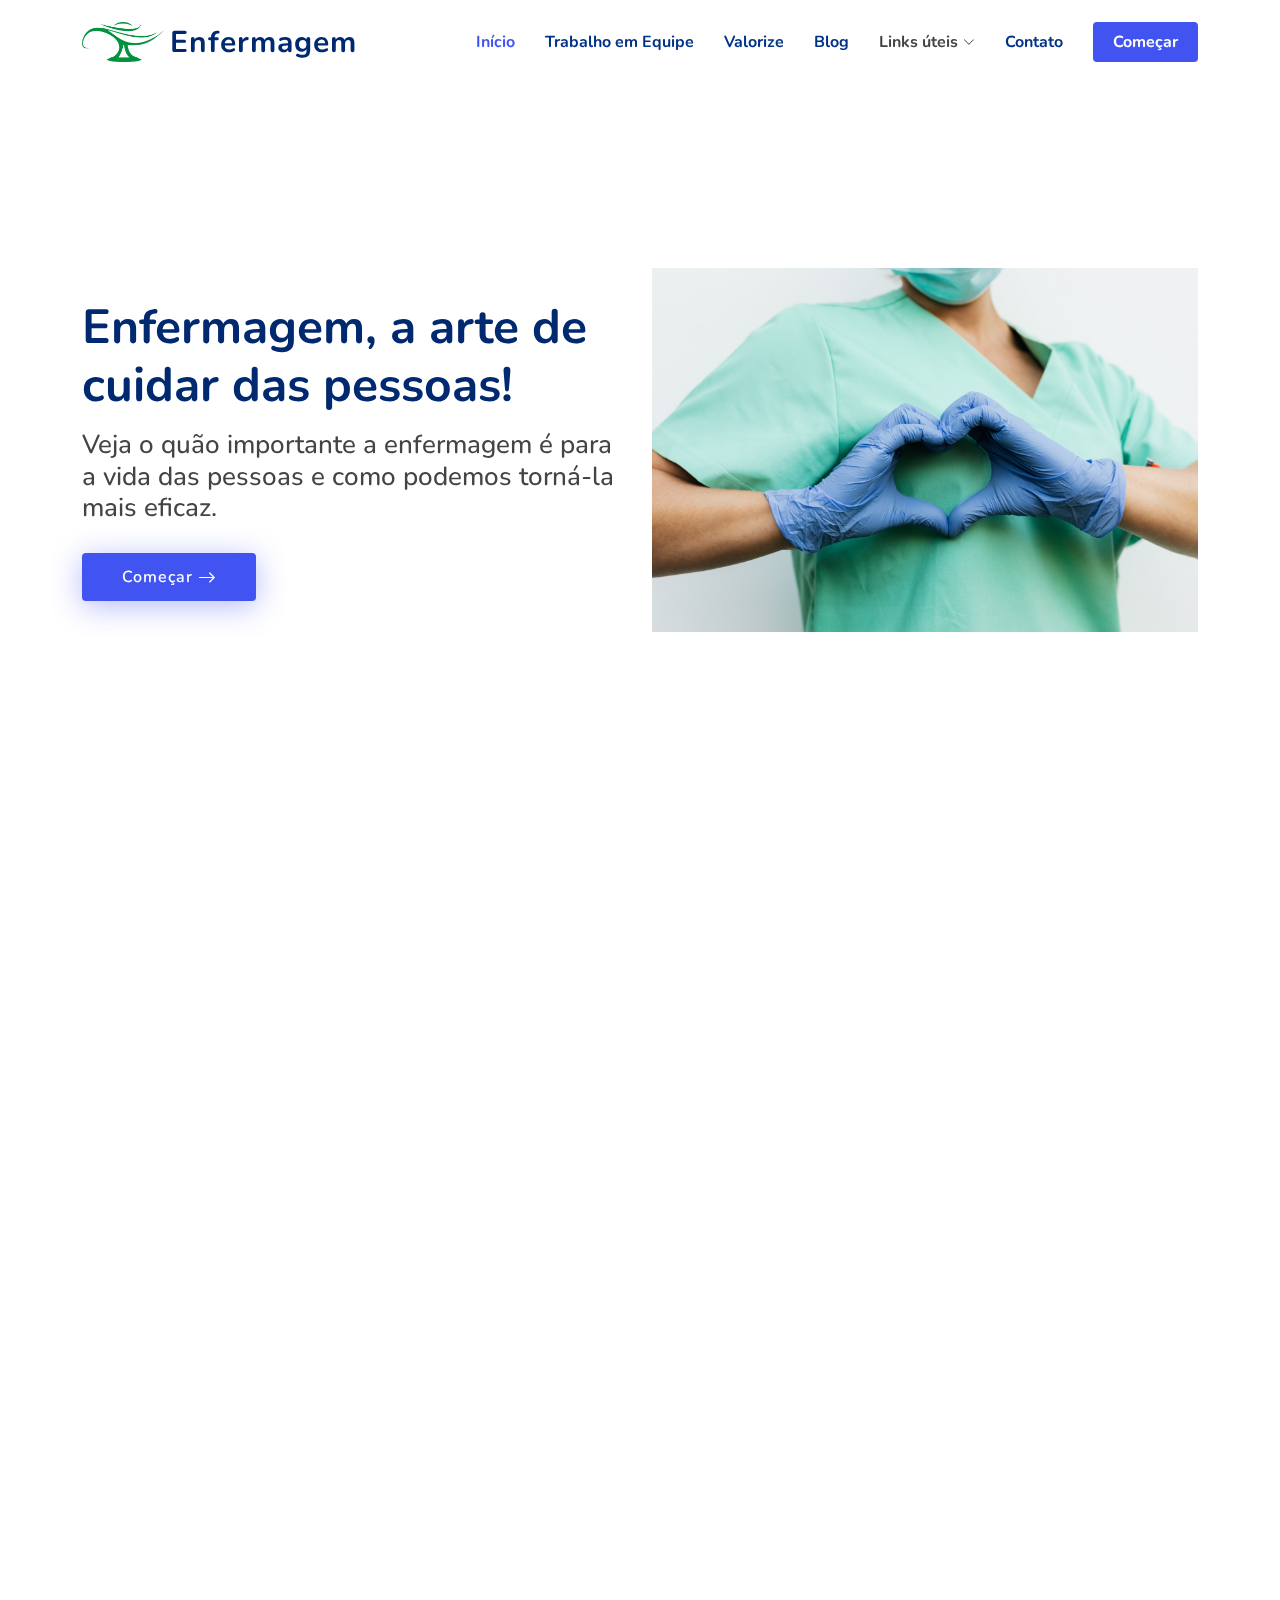
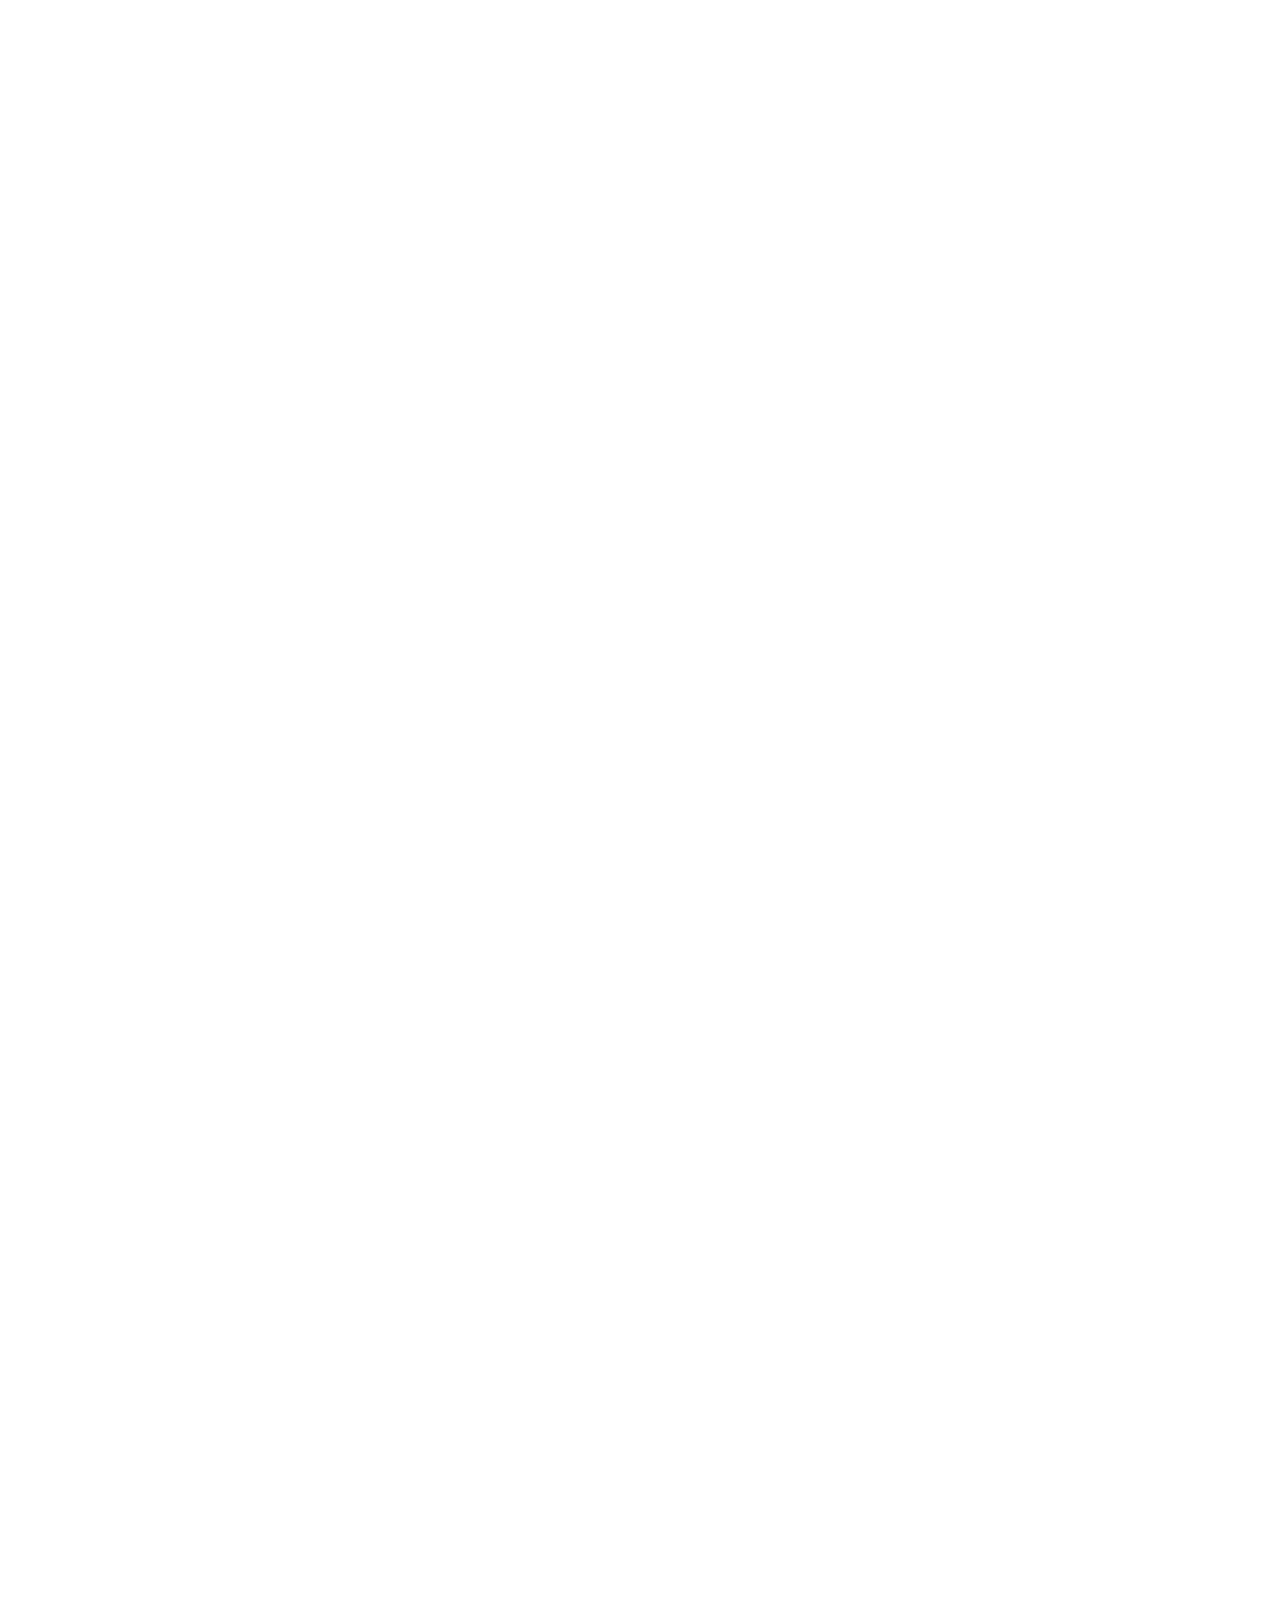
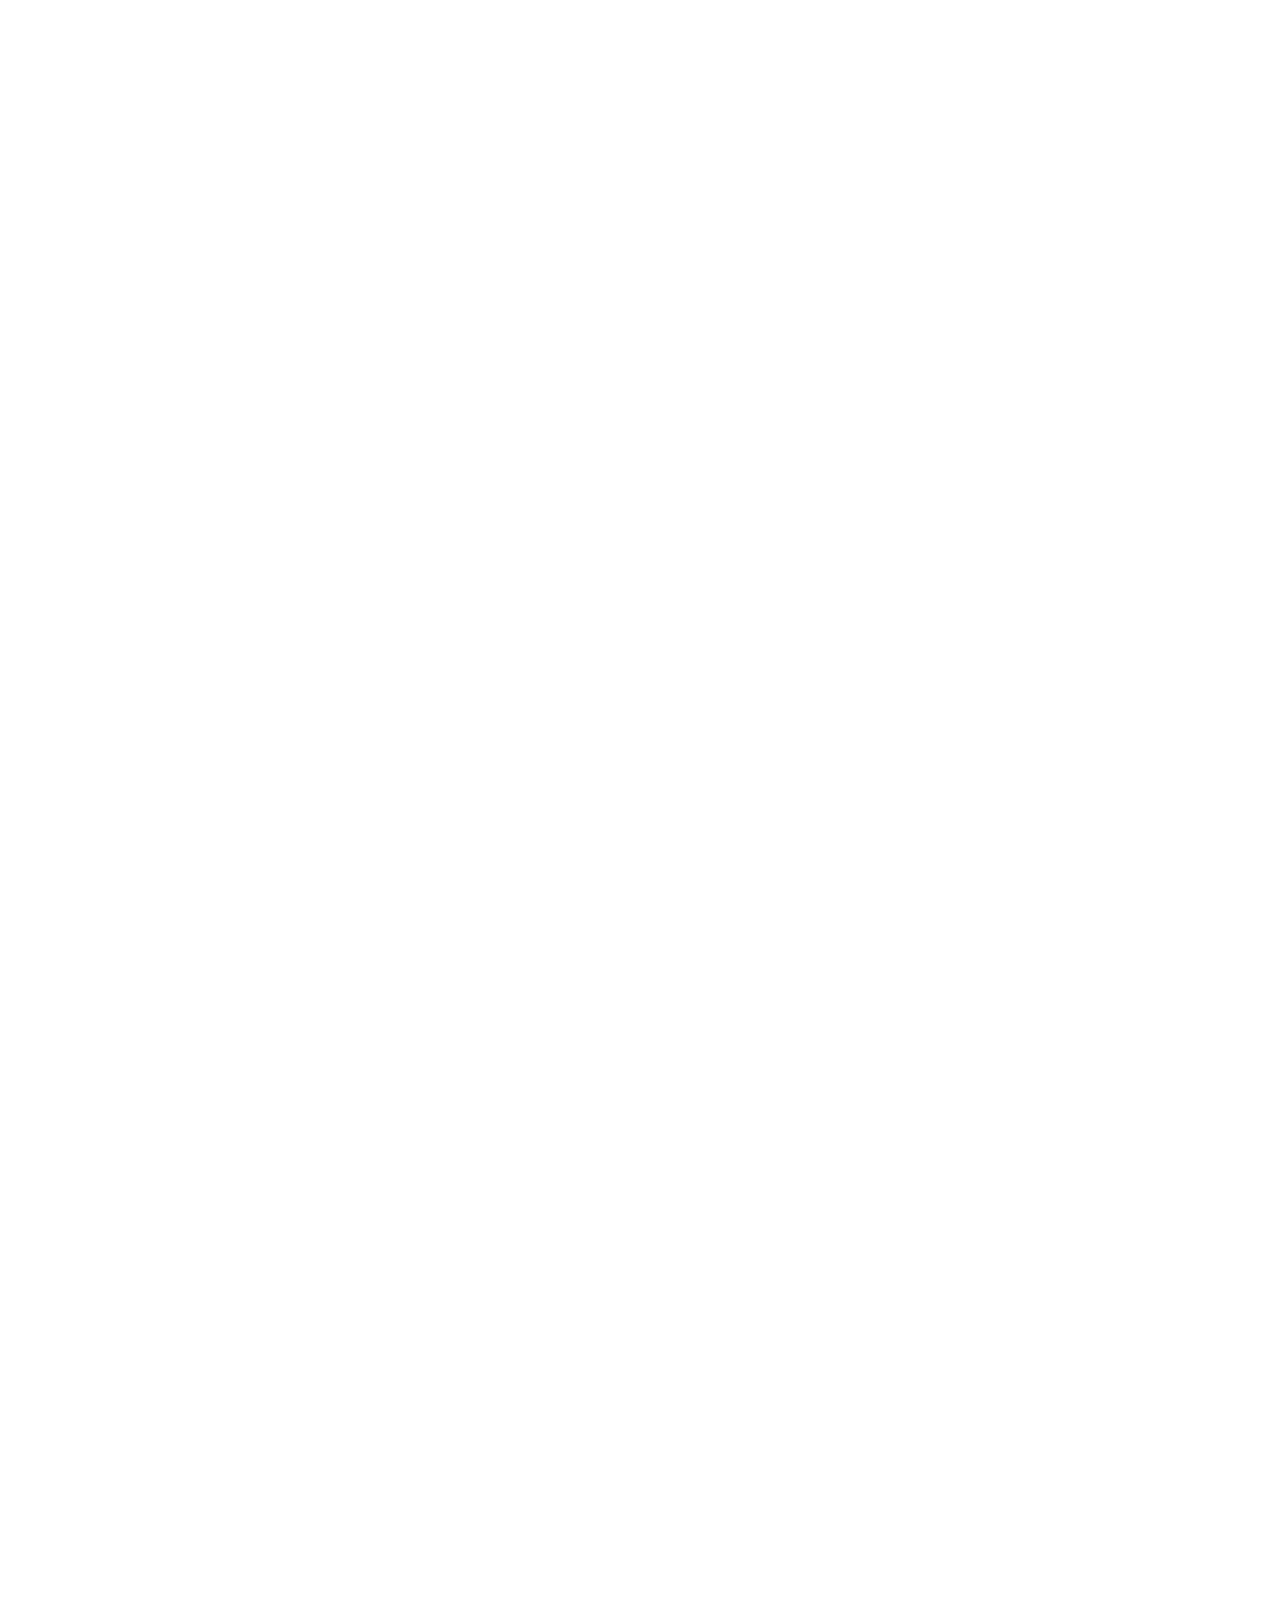
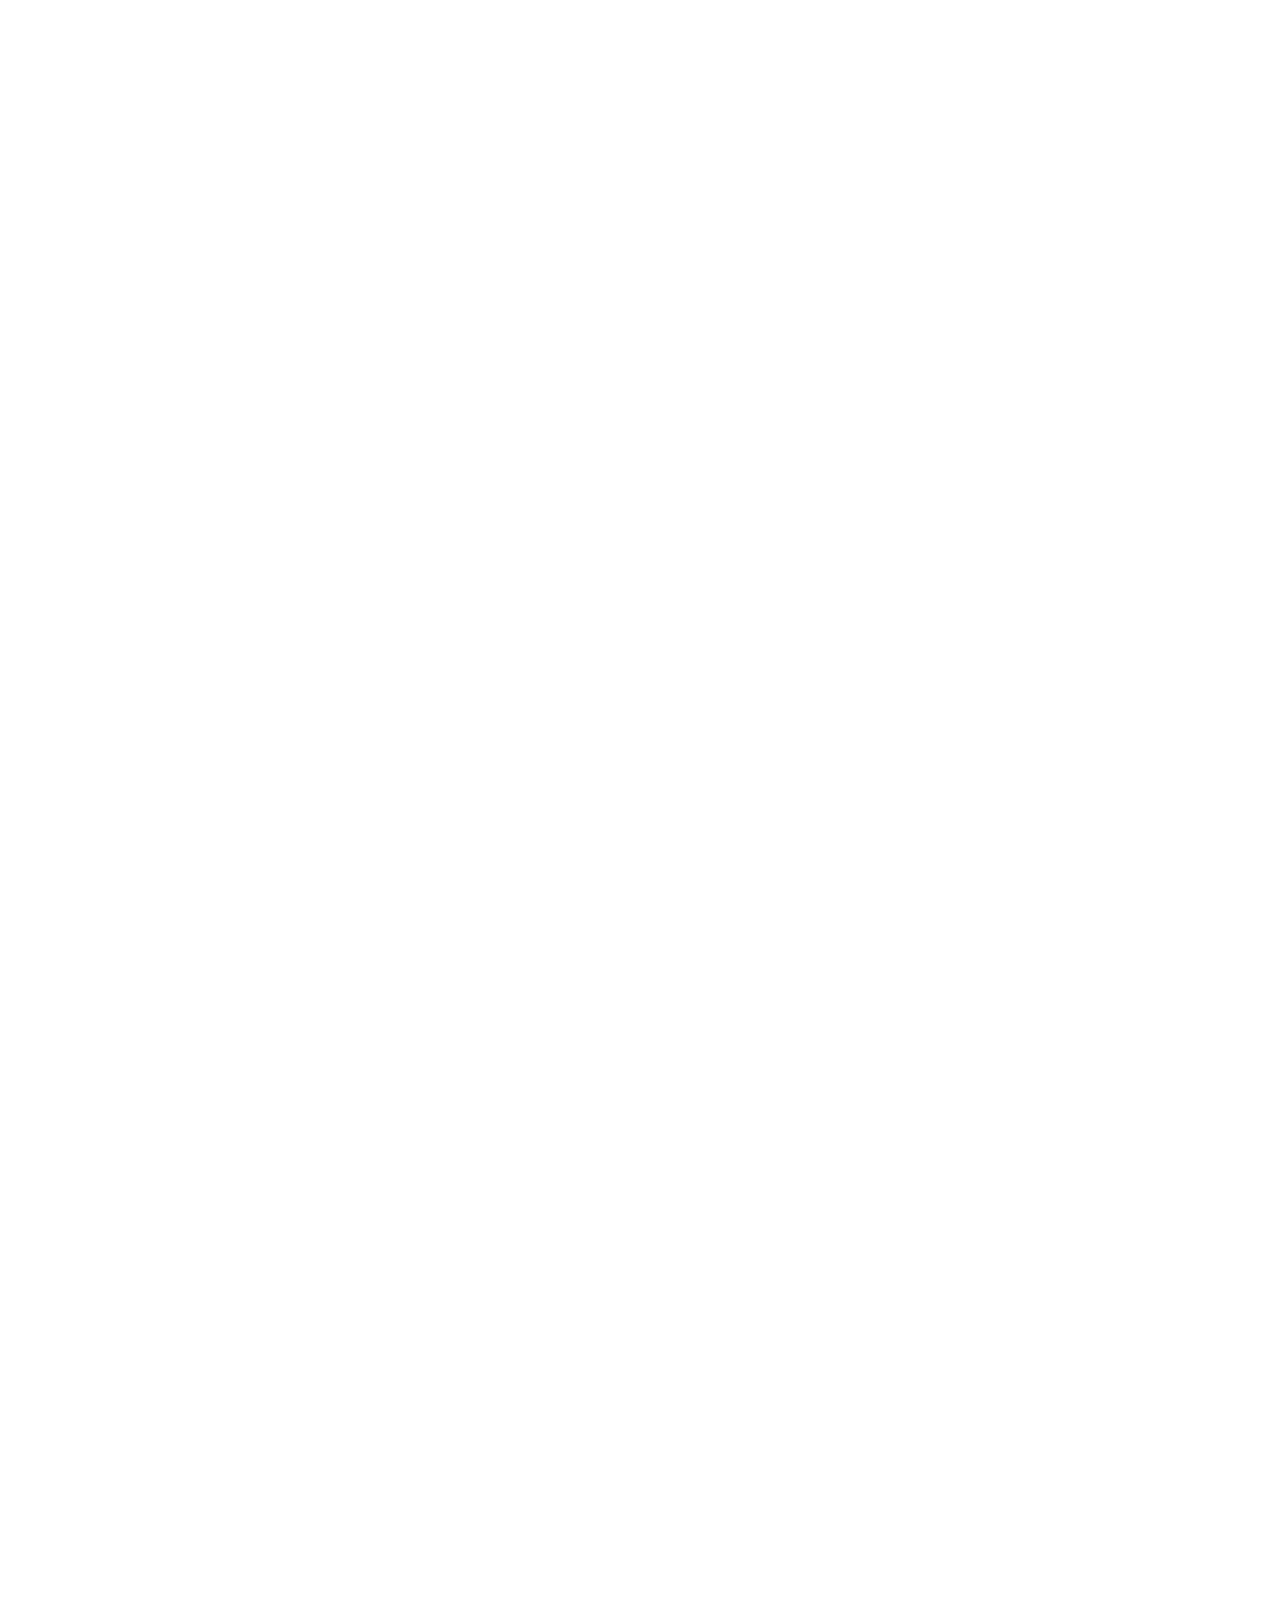
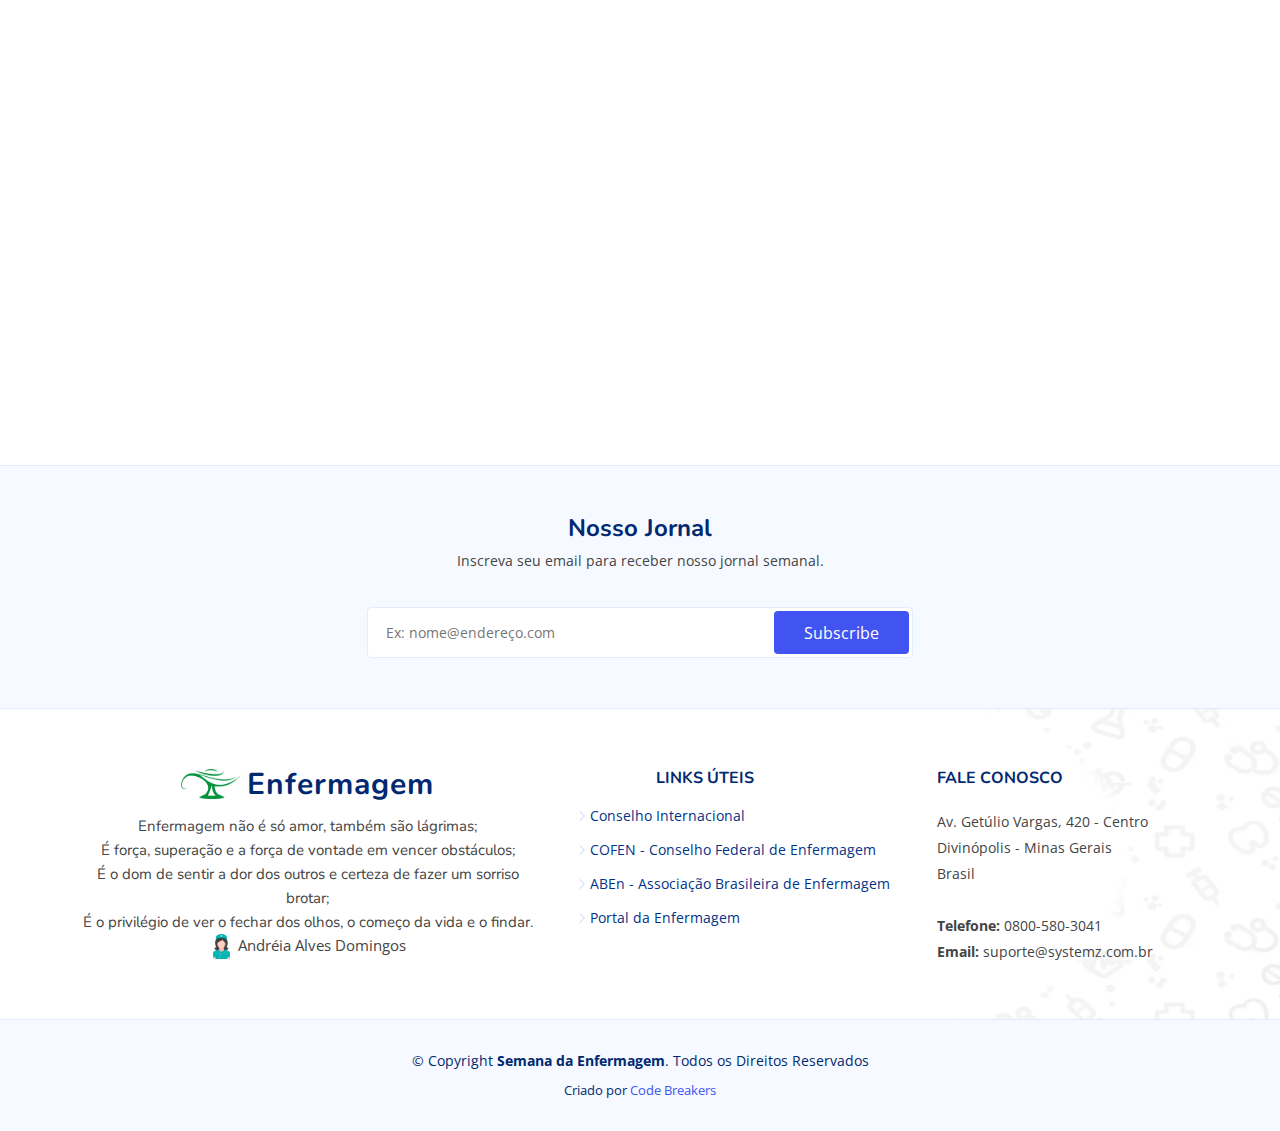
==== commit 91de2e0f: "update content" ====
--- a/index.html
+++ b/index.html
@@ -741,7 +741,7 @@
             </div>
           </div>
 
-          <div class="col-lg-2 col-6 footer-links a" style=" width: 30%; ">
+          <div class="col-lg-2 col-6 footer-links a" style="width: 30%;">
             <h4 style="left:25%;">Links Úteis</h4>
             <ul>
               <li><i class="bi bi-chevron-right"></i> <a href="https://www.icn.ch/" target="_blank">Conselho Internacional</a></li>
@@ -763,7 +763,7 @@
           </div> -->
 
           <div class="col-lg-3 col-md-12 footer-contact text-center text-md-start">
-            <h4 style="left:15%;">Fale Conosco</h4>
+            <h4>Fale Conosco</h4>
             <p>
               Av. Getúlio Vargas, 420 - Centro <br>
               Divinópolis - Minas Gerais<br>
--- a/assets/css/style.css
+++ b/assets/css/style.css
@@ -2334,6 +2334,7 @@
 
 .footer .footer-top .footer-links {
   margin-bottom: 30px;
+  align-items: center;
 }
 
 .footer .footer-top .footer-links ul {
@@ -2372,6 +2373,8 @@
 
 .footer .footer-top .footer-contact p {
   line-height: 26px;
+  align-items: center;
+  justify-content: center;
 }
 
 .footer .copyright {
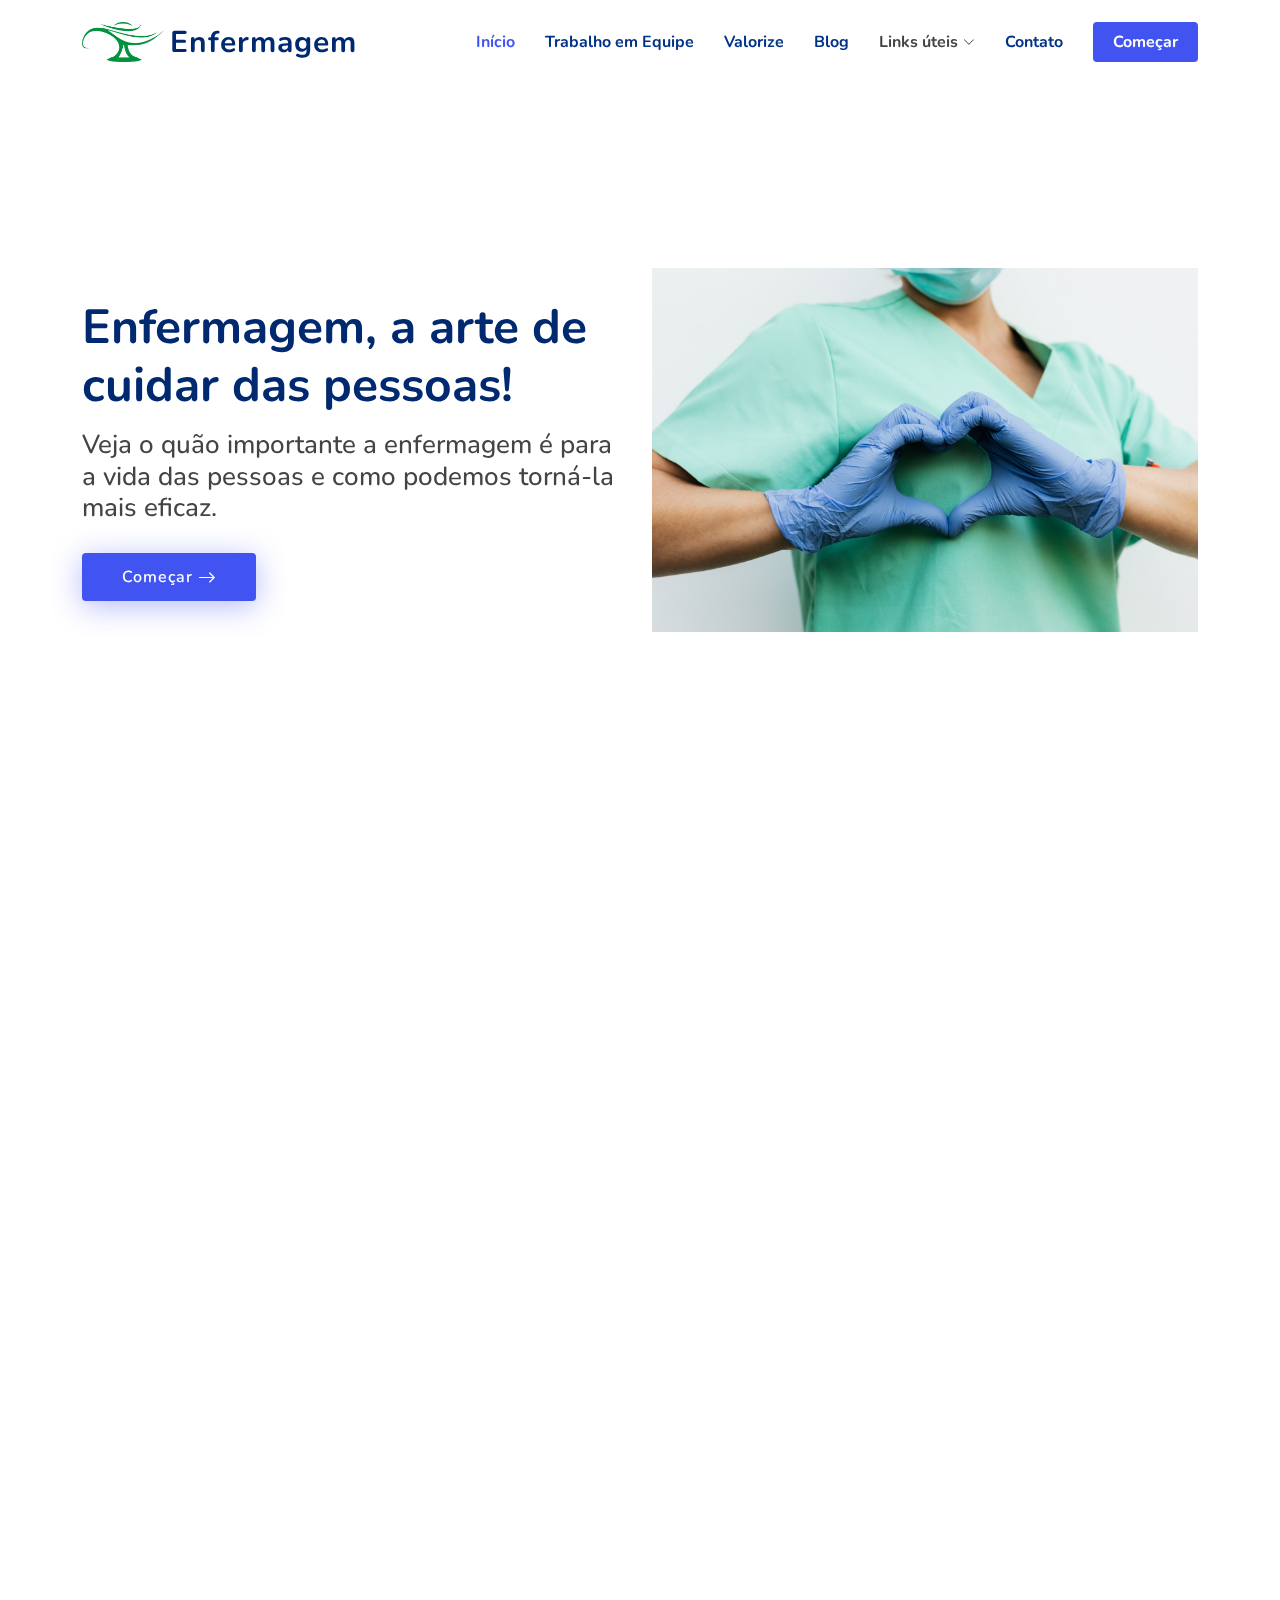
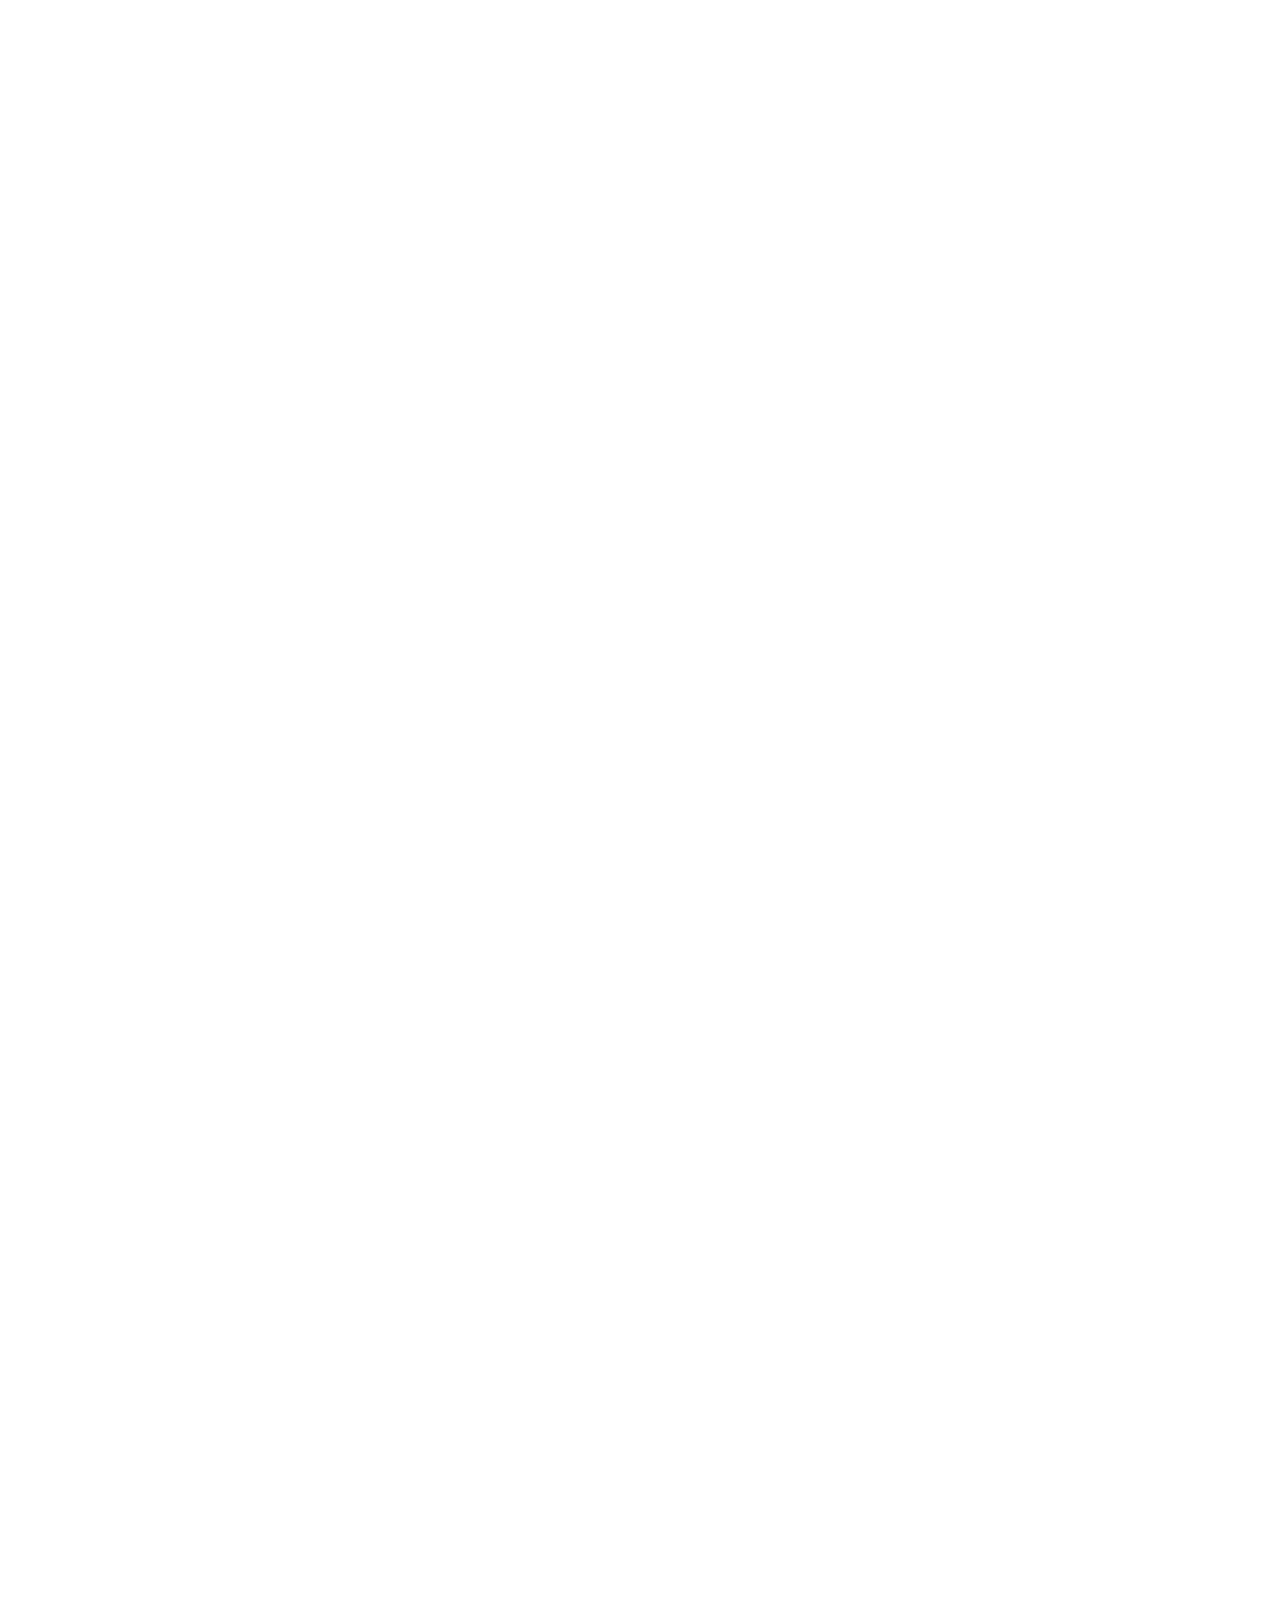
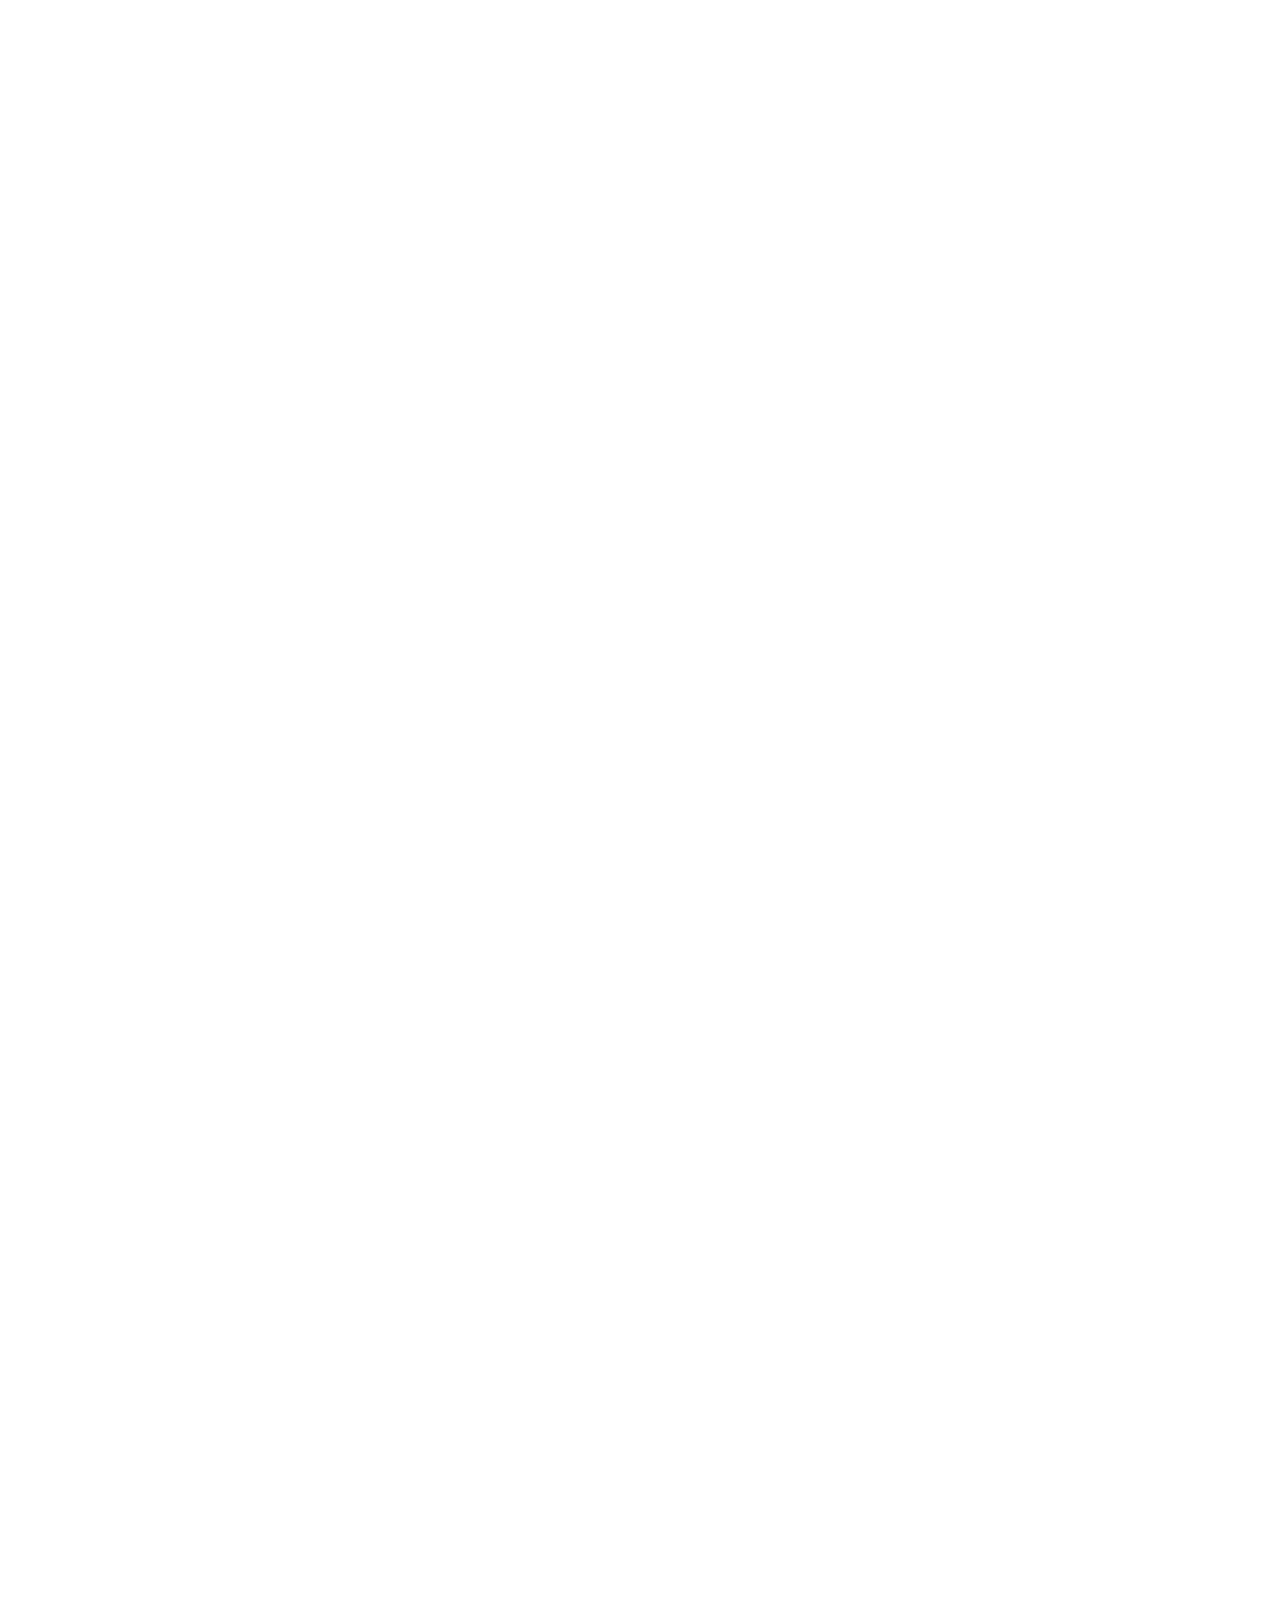
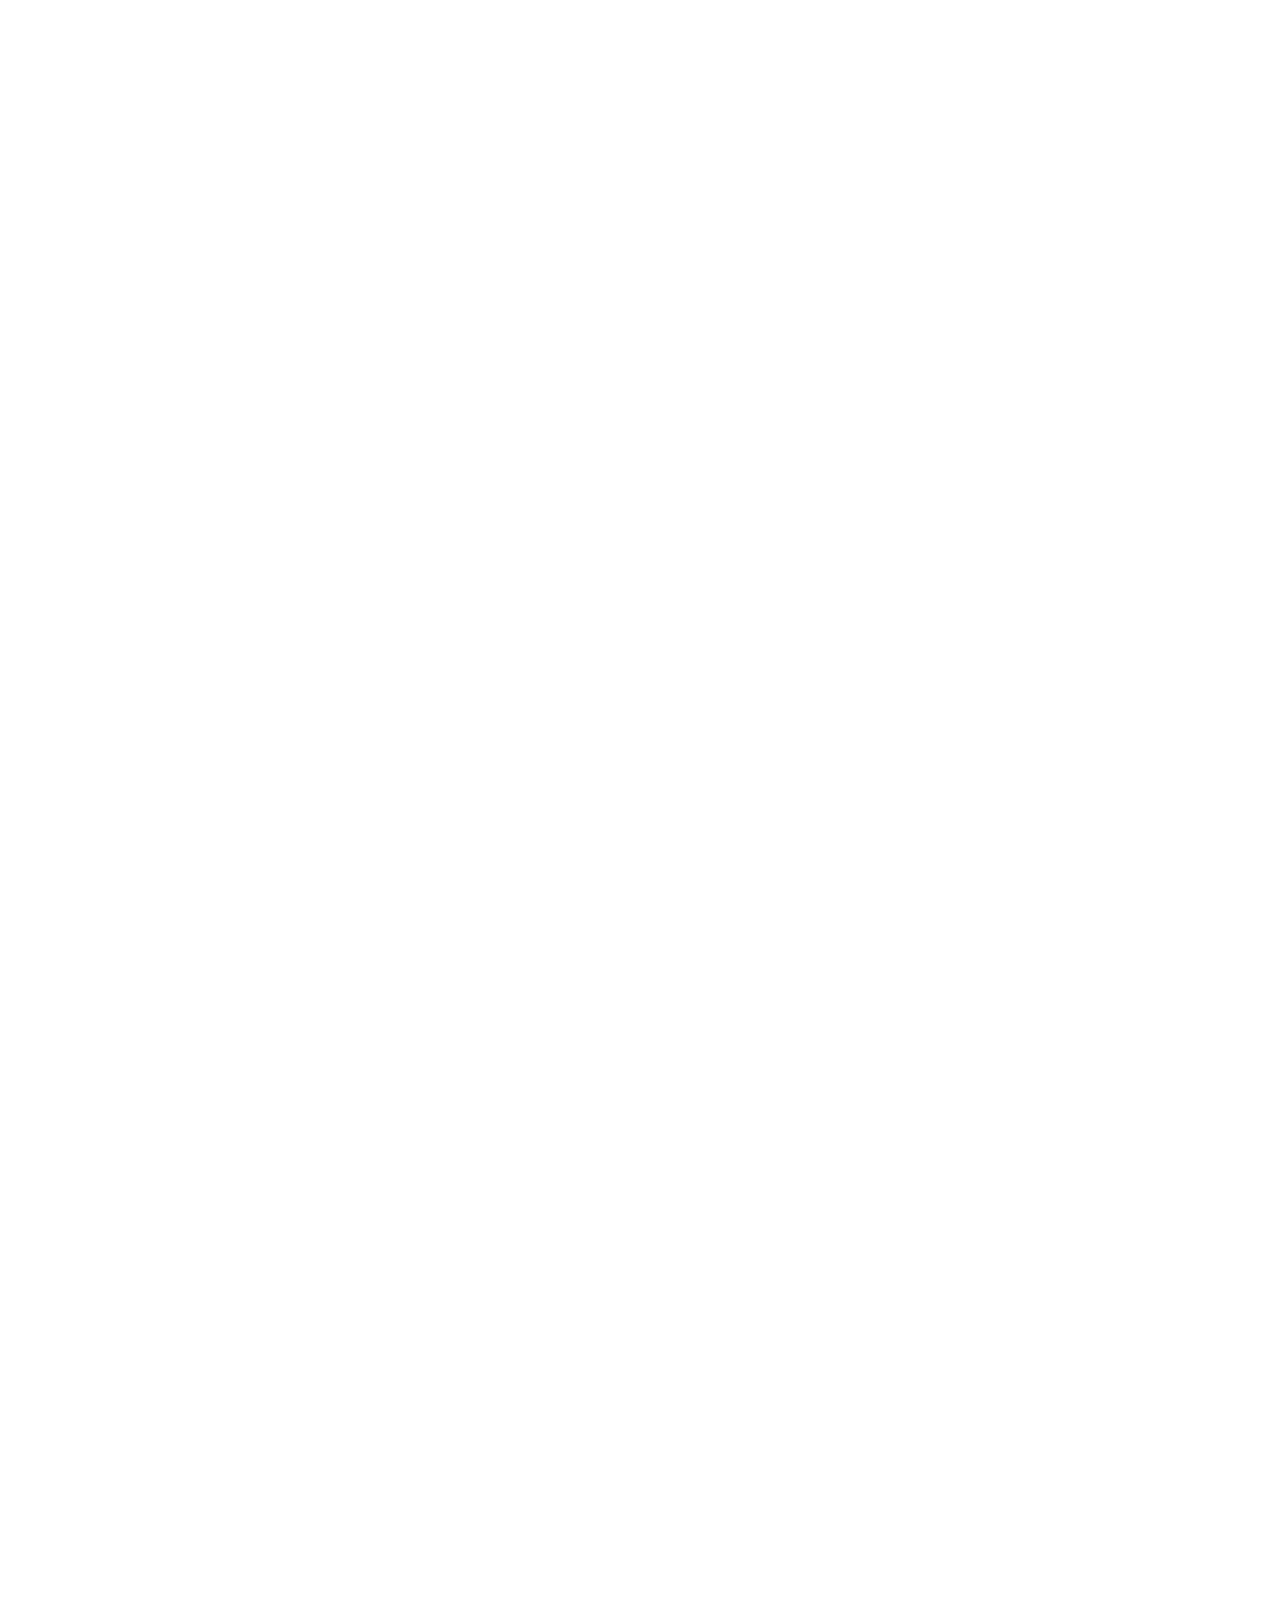
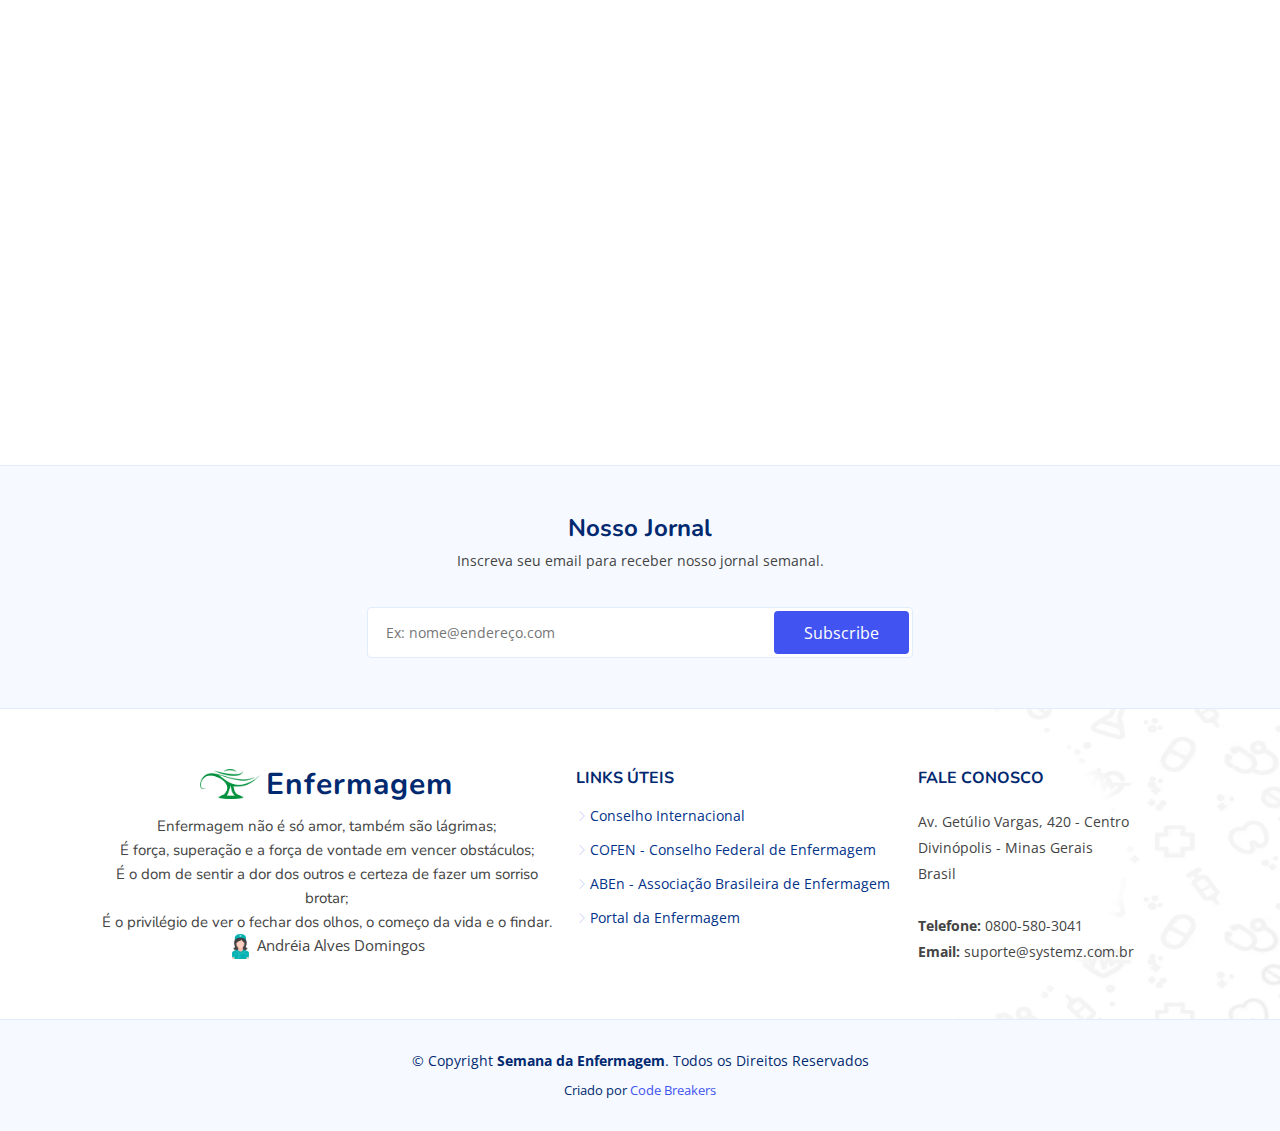
==== commit 84d13024: "Form working" ====
--- a/index.html
+++ b/index.html
@@ -687,7 +687,7 @@
                 <div class="col-md-12 text-center">
                   <div class="loading">Carregando</div>
                   <div class="error-message"></div>
-                  <div class="sent-message">Mensagem enviada com sucesso. Obrigado, volte sempre!</div>
+                  <div class="sent-message">Agradecemos pelo seu feedback!</div>
 
                   <button type="submit">Enviar Mensagem</button>
                 </div>
@@ -724,7 +724,8 @@
 
     <div class="footer-top">
       <div class="container">
-        <div class="row gy-4 justify-content-between">
+        <div class="row gy-4" style="
+        justify-content: center;">
           <div class="col-lg-5 col-md-12 footer-info">
             <a href="index.html" class="logo d-flex align-items-center poema">
               <img src="assets/img/icon.png" alt="Enfermagem logo" width="60px">
@@ -742,7 +743,7 @@
           </div>
 
           <div class="col-lg-2 col-6 footer-links a" style="width: 30%;">
-            <h4 style="left:25%;">Links Úteis</h4>
+            <h4>Links Úteis</h4>
             <ul>
               <li><i class="bi bi-chevron-right"></i> <a href="https://www.icn.ch/" target="_blank">Conselho Internacional</a></li>
               <li><i class="bi bi-chevron-right"></i> <a href="https://www.cofen.gov.br/" target="_blank">COFEN - Conselho Federal de Enfermagem </a></li>
--- a/assets/css/style.css
+++ b/assets/css/style.css
@@ -2278,6 +2278,10 @@
   .footer .footer-top {
     background-position: center bottom;
   }
+
+  .footer .footer-top .container .row gy-4 {
+    justify-content: center;
+  }
 }
 
 .footer .footer-top .footer-info {
@@ -2334,7 +2338,7 @@
 
 .footer .footer-top .footer-links {
   margin-bottom: 30px;
-  align-items: center;
+  align-items: stretch;
 }
 
 .footer .footer-top .footer-links ul {
